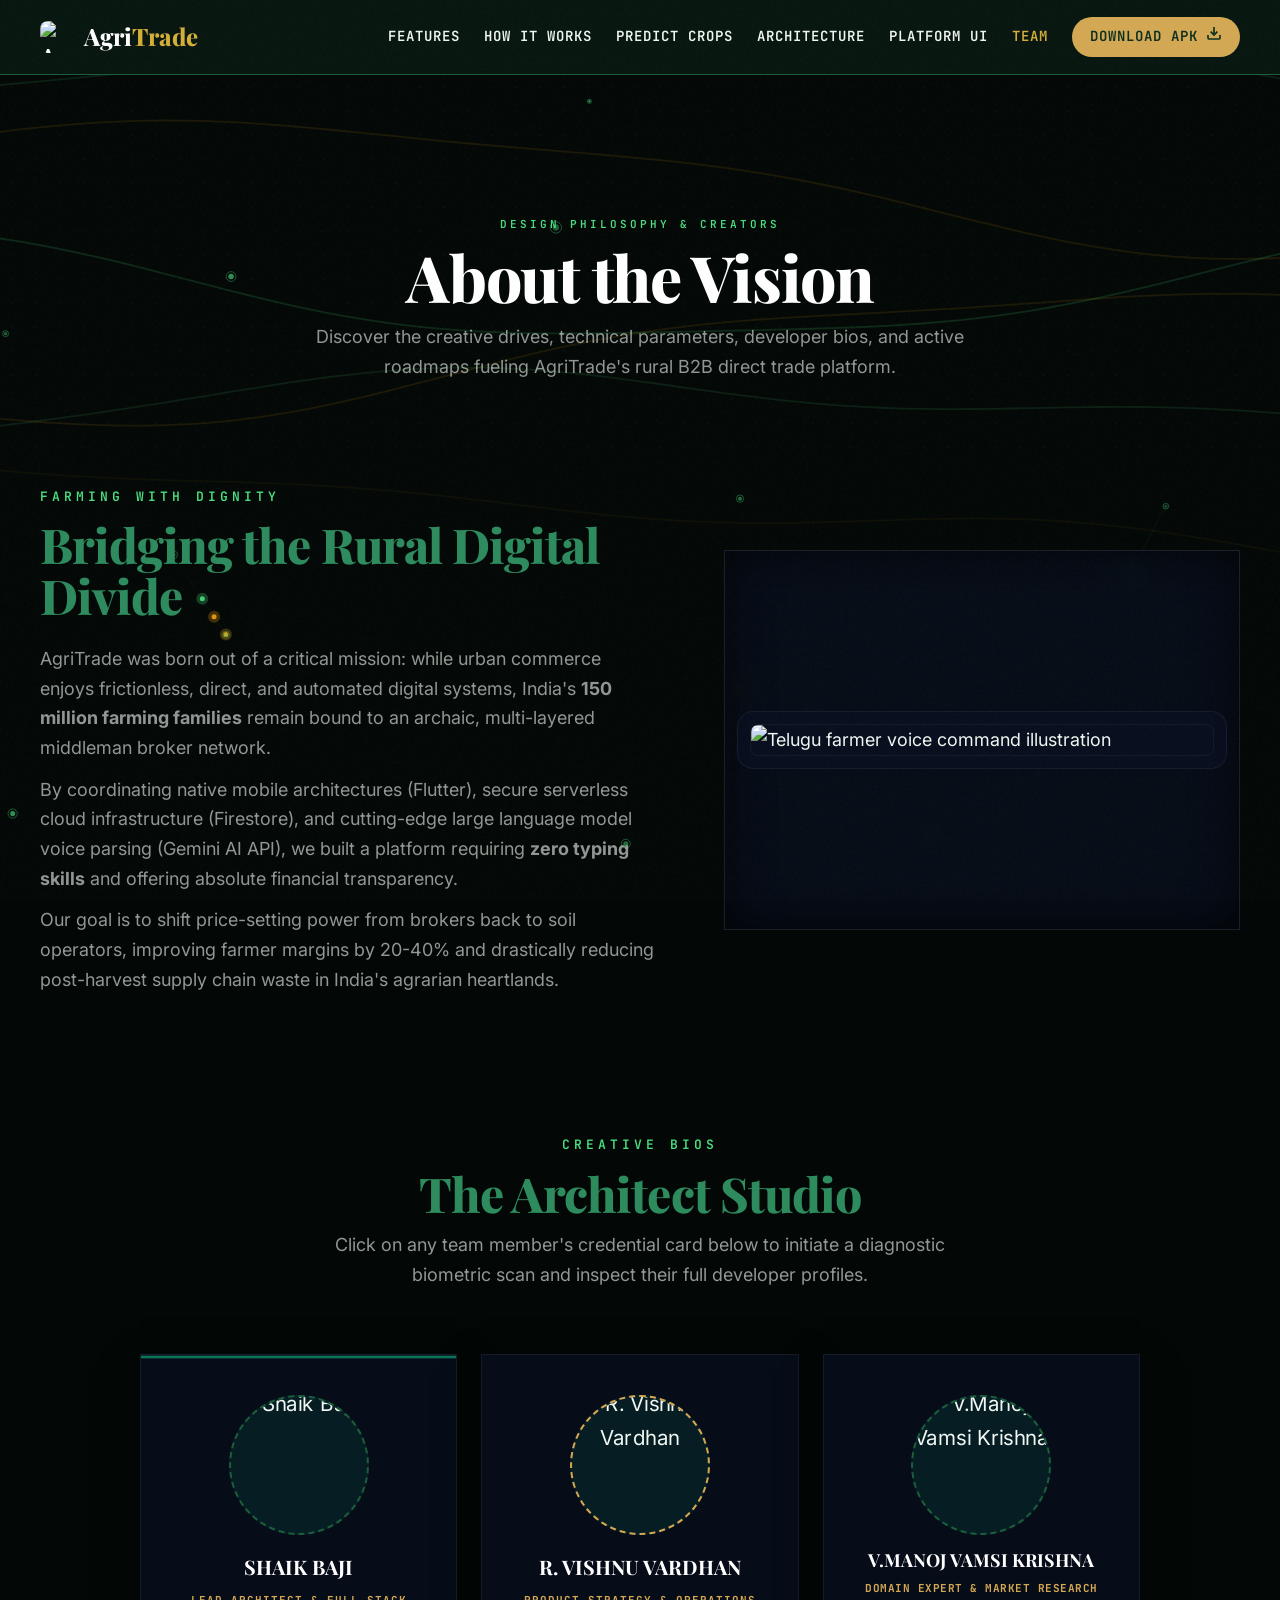
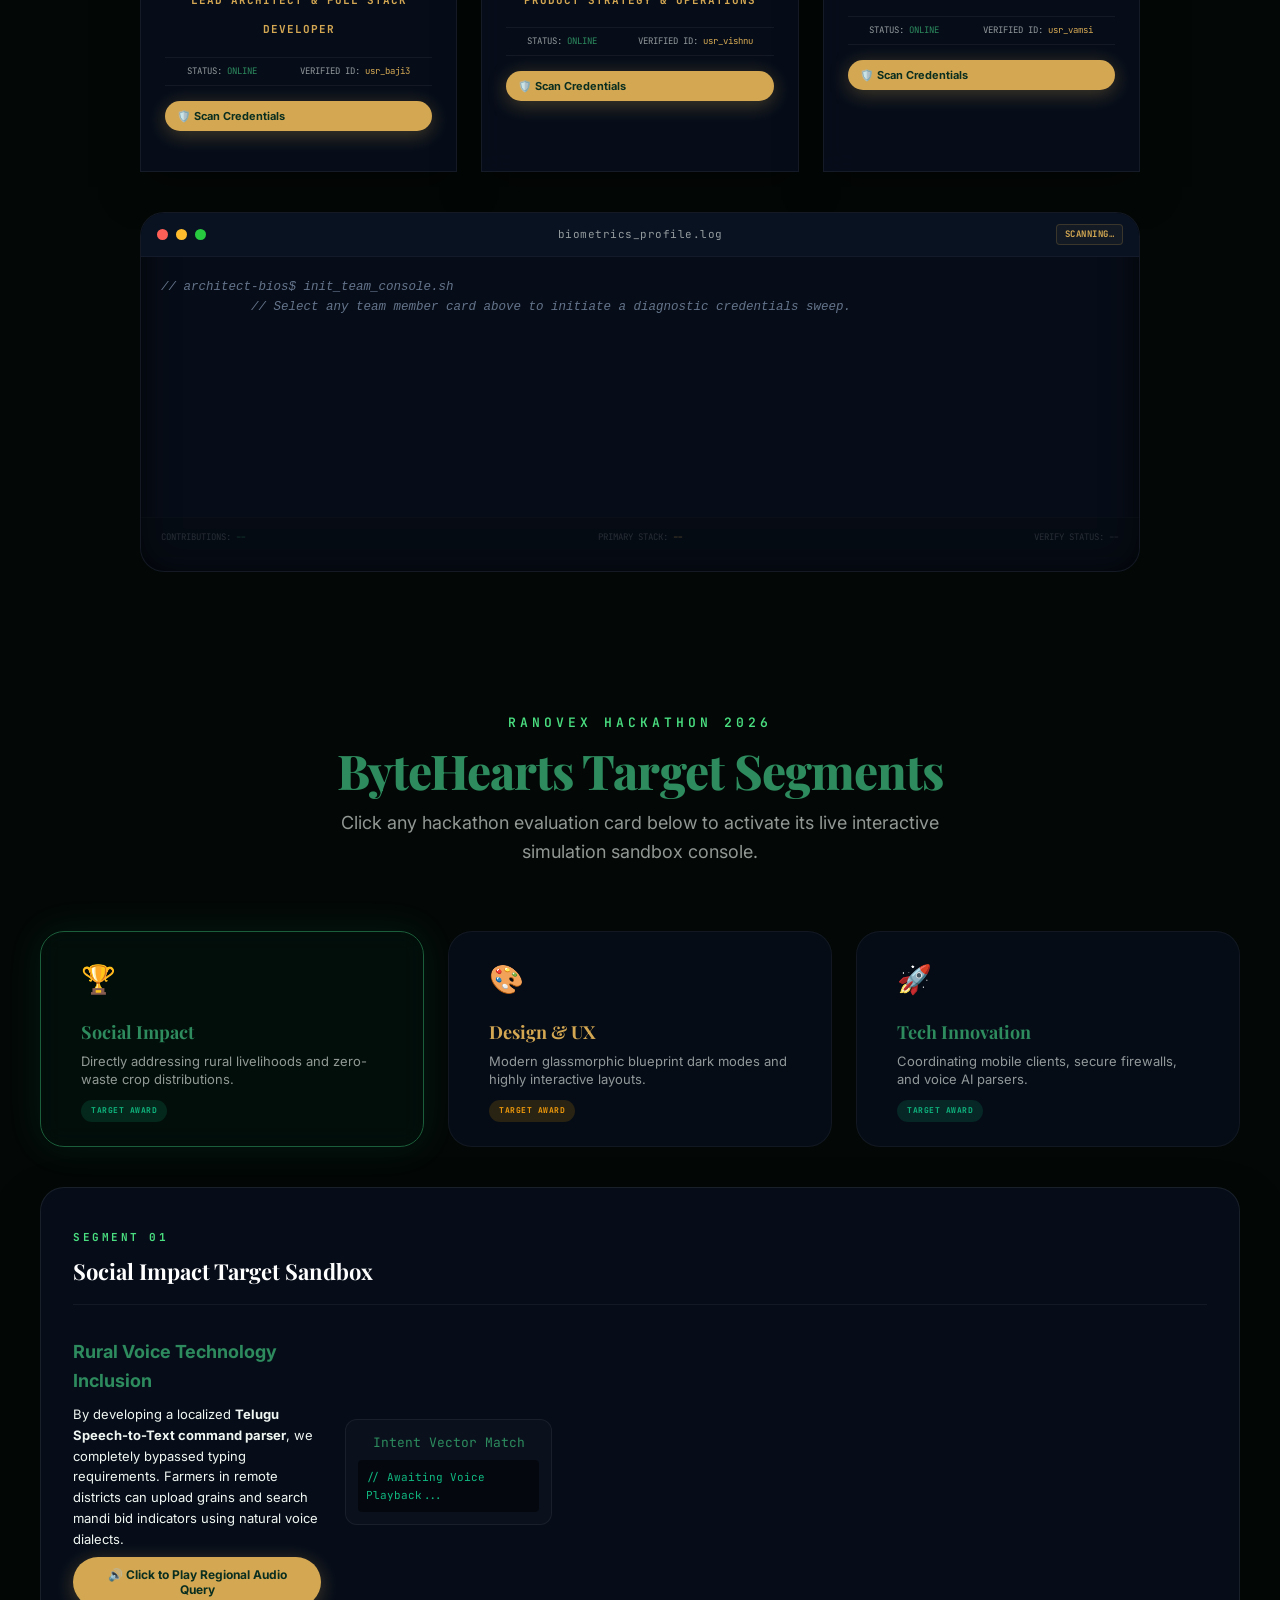
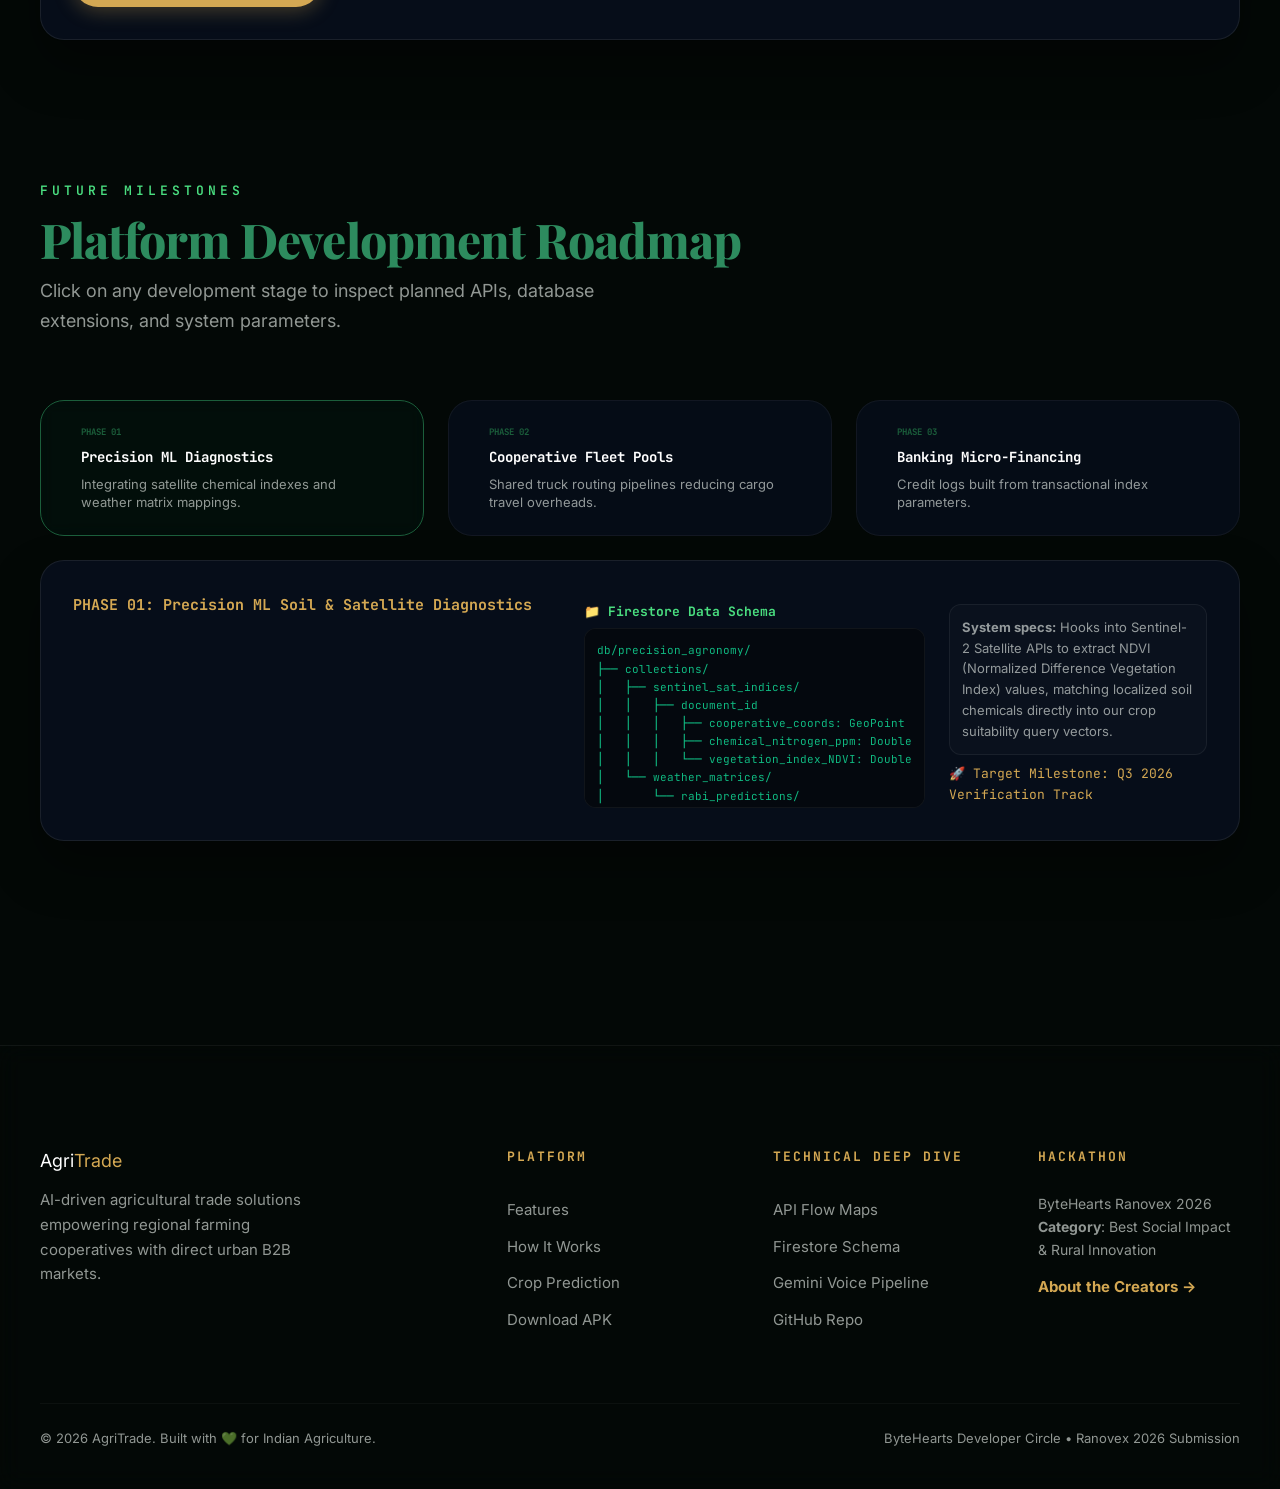
==== about.html @ 03b0468a "Initial commit - Core application files" ====
<!DOCTYPE html>
<html lang="en">
<head>
  <meta charset="UTF-8">
  <meta name="viewport" content="width=device-width, initial-scale=1.0">
  
  <!-- SEO Meta Tags -->
  <title>About the Creators & Project Vision — AgriTrade</title>
  <meta name="description" content="Explore the creative inspiration, hackathon context, interactive roadmaps, and biographical team details behind the AgriTrade rural B2B mandi ecosystem.">
  <meta name="keywords" content="Creators, Flutter developer, Baji lead architect, Ranovex 2026, social impact technology">
  
  <!-- Style Sheet -->
  <link rel="stylesheet" href="./style_v75.css">
</head>
<body class="about-page-body">

  <!-- ── Interactive Generative Background Canvas ── -->
  <canvas id="arch-scroll-canvas" class="arch-bg-canvas"></canvas>

  <!-- ── Simple Static Navigation ── -->
  <nav class="simple-nav">
    <a href="./index.html" class="simple-logo">
      <img src="./assets/images/app_icon.png" alt="AgriTrade Logo" style="height:32px; width:32px; border-radius:8px;">
      <span>Agri<span style="color:#d4af37">Trade</span></span>
    </a>
    <div class="simple-links">
      <a href="./index.html#features">Features</a>
      <a href="./index.html#how-it-works">How It Works</a>
      <a href="./index.html#simulator">Predict Crops</a>
      <a href="./architecture.html">Architecture</a>
      <a href="./features.html">Platform UI</a>
      <a href="#" style="color: #d4af37;">Team</a>
      <a href="./assets/agri_trade_app.apk" class="nav-cta" download>
        <span>Download APK</span>
        <svg width="16" height="16" viewBox="0 0 24 24" fill="none" stroke="currentColor" stroke-width="2.5"><path d="M21 15v4a2 2 0 0 1-2 2H5a2 2 0 0 1-2-2v-4"></path><polyline points="7 10 12 15 17 10"></polyline><line x1="12" y1="15" x2="12" y2="3"></line></svg>
      </a>
    </div>
  </nav>

  <!-- ── Page Header ── -->
  <header class="page-hero section-dark" style="position: relative; overflow: hidden; background: transparent;">
    <!-- Grid overlay effect -->
    <div style="position: absolute; inset: 0; background-image: radial-gradient(rgba(74,222,128,0.03) 1px, transparent 1px); background-size: 24px 24px; pointer-events: none;"></div>
    <div class="container reveal" style="position: relative; z-index: 2;">
      <div class="overline" style="color: var(--primary-glow);">DESIGN PHILOSOPHY & CREATORS</div>
      <h1 class="text-display" style="font-size: var(--font-h1); color: white; margin-top: 10px;">About the Vision</h1>
      <p class="section-subtitle" style="margin: var(--space-sm) auto 0; color: var(--text-on-dark-muted); max-width: 700px;">
        Discover the creative drives, technical parameters, developer bios, and active roadmaps fueling AgriTrade's rural B2B direct trade platform.
      </p>
    </div>
  </header>

  <main class="container" style="padding-top: var(--space-md); padding-bottom: var(--space-3xl);">

    <!-- ── SECTION 1: INSPIRATION ── -->
    <section class="reveal" style="margin-bottom: var(--space-3xl); display: grid; grid-template-columns: 1.2fr 1fr; gap: var(--space-xl); align-items: center;">
      <div>
        <div class="section-overline" style="color: var(--primary-glow);">FARMING WITH DIGNITY</div>
        <h2 class="text-display text-green" style="font-size: var(--font-h2); margin-bottom: var(--space-md); margin-top: 6px;">Bridging the Rural Digital Divide</h2>
        <p class="text-secondary" style="margin-bottom: var(--space-sm); color: var(--text-on-dark-muted);">
          AgriTrade was born out of a critical mission: while urban commerce enjoys frictionless, direct, and automated digital systems, India's <strong>150 million farming families</strong> remain bound to an archaic, multi-layered middleman broker network.
        </p>
        <p class="text-secondary" style="margin-bottom: var(--space-sm); color: var(--text-on-dark-muted);">
          By coordinating native mobile architectures (Flutter), secure serverless cloud infrastructure (Firestore), and cutting-edge large language model voice parsing (Gemini AI API), we built a platform requiring <strong>zero typing skills</strong> and offering absolute financial transparency.
        </p>
        <p class="text-secondary" style="color: var(--text-on-dark-muted);">
          Our goal is to shift price-setting power from brokers back to soil operators, improving farmer margins by 20-40% and drastically reducing post-harvest supply chain waste in India's agrarian heartlands.
        </p>
      </div>
      <div class="blueprint-diagram-container" style="padding: 12px; margin-top: 0; display: flex; align-items: center; justify-content: center; min-height: 380px;">
        <!-- Embedded Interactive Wave Simulation Screen -->
        <div style="background: rgba(8, 15, 30, 0.9); border: 1px solid rgba(255,255,255,0.06); border-radius: var(--radius-lg); padding: 12px; width: 100%; display: flex; align-items: center; justify-content: center; position: relative; overflow: hidden;">
          <img src="./assets/agri_voice_waveform.png" alt="Telugu farmer voice command illustration" style="width: 100%; height: auto; object-fit: cover; border-radius: calc(var(--radius-lg) - 8px); border: 1px solid rgba(255,255,255,0.05); display: block;"/>
        </div>
      </div>
    </section>

    <!-- ── SECTION 2: CREATOR TEAM SPOTLIGHT ── -->
    <section class="reveal" style="margin-bottom: var(--space-3xl);">
      <div class="section-header text-center">
        <div class="section-overline" style="color: var(--primary-glow);">CREATIVE BIOS</div>
        <h2 class="text-display text-green" style="font-size: var(--font-h2); margin-bottom: var(--space-sm);">The Architect Studio</h2>
        <p class="text-secondary" style="max-width: 650px; margin: 0 auto; color: var(--text-on-dark-muted);">Click on any team member's credential card below to initiate a diagnostic biometric scan and inspect their full developer profiles.</p>
      </div>

      <!-- Holographic Team Showcase Console -->
      <div class="team-showcase-container" style="max-width: 1000px; margin: 0 auto; display: flex; flex-direction: column; gap: var(--space-lg);">
        
        <!-- Interactive Team Cards Grid -->
        <div class="team-cards-grid" style="display: grid; grid-template-columns: repeat(3, 1fr); gap: var(--space-md); position: relative; z-index: 10;">
          
          <!-- Card 1: SHAIK BAJI -->
          <div class="biometric-profile-card team-member-card active" data-member="baji" style="width: 100%; cursor: pointer; transition: all 0.3s ease; position: relative;">
            <!-- Animated Scanline -->
            <div class="biometric-scanline" id="baji-scanline"></div>
            
            <div class="profile-avatar-circle" style="border-color: var(--primary); overflow: hidden;">
              <img src="./assets/profile_baji.png" alt="Shaik Baji" style="width: 100%; height: 100%; object-fit: cover; object-position: center 10%; transform: scale(1.15); border-radius: 50%;">
              <div class="profile-glow-ring"></div>
            </div>
            
            <h3 class="creator-name" style="color: white; font-family: var(--font-display); font-size: 20px; margin-top: 15px;">SHAIK BAJI</h3>
            <span class="creator-role text-gold" style="font-family: var(--font-mono); font-size: 11px; font-weight: bold; text-transform: uppercase; letter-spacing: 1px;">Lead Architect & Full Stack Developer</span>
            
            <div class="creator-biometrics-strip" style="margin-top: 15px; padding: 6px 0;">
              <div>STATUS: <span class="text-green font-bold">ONLINE</span></div>
              <div>VERIFIED ID: <span class="text-gold">usr_baji3</span></div>
            </div>

            <button class="btn-primary btn-scan-member" data-member="baji" style="border: none; font-size: 11px; padding: 8px 12px; margin-top: 15px; width: 100%;">
              <span>🛡️ Scan Credentials</span>
            </button>
          </div>

          <!-- Card 2: RANGAPURI VISHNU VARDHAN -->
          <div class="biometric-profile-card team-member-card" data-member="vishnu" style="width: 100%; cursor: pointer; transition: all 0.3s ease; position: relative;">
            <!-- Animated Scanline -->
            <div class="biometric-scanline" id="vishnu-scanline"></div>
            
            <div class="profile-avatar-circle" style="border-color: var(--accent-gold); overflow: hidden;">
              <img src="./assets/profile_vishnu.jpeg" alt="R. Vishnu Vardhan" style="width: 100%; height: 100%; object-fit: cover; object-position: center 15%; transform: scale(1.15); border-radius: 50%;">
              <div class="profile-glow-ring" style="border-color: rgba(245, 158, 11, 0.25);"></div>
            </div>
            
            <h3 class="creator-name" style="color: white; font-family: var(--font-display); font-size: 20px; margin-top: 15px;">R. VISHNU VARDHAN</h3>
            <span class="creator-role text-gold" style="font-family: var(--font-mono); font-size: 11px; font-weight: bold; text-transform: uppercase; letter-spacing: 1px;">Product Strategy & Operations</span>
            
            <div class="creator-biometrics-strip" style="margin-top: 15px; padding: 6px 0;">
              <div>STATUS: <span class="text-green font-bold">ONLINE</span></div>
              <div>VERIFIED ID: <span class="text-gold">usr_vishnu</span></div>
            </div>

            <button class="btn-primary btn-scan-member" data-member="vishnu" style="border: none; font-size: 11px; padding: 8px 12px; margin-top: 15px; width: 100%;">
              <span>🛡️ Scan Credentials</span>
            </button>
          </div>

          <!-- Card 3: VALASANI MANAOJ VAMSI KRISHNA -->
          <div class="biometric-profile-card team-member-card" data-member="vamsi" style="width: 100%; cursor: pointer; transition: all 0.3s ease; position: relative;">
            <!-- Animated Scanline -->
            <div class="biometric-scanline" id="vamsi-scanline"></div>
            
            <div class="profile-avatar-circle" style="border-color: var(--primary); overflow: hidden;">
              <img src="./assets/team/manoj.jpg" alt="V.Manoj Vamsi Krishna" style="width: 100%; height: 100%; object-fit: cover; object-position: center top; transform: scale(1.15); border-radius: 50%;">
              <div class="profile-glow-ring"></div>
            </div>
            
            <h3 class="creator-name" style="color: white; font-family: var(--font-display); font-size: 18px; margin-top: 15px; line-height: 1.2;">V.MANOJ VAMSI KRISHNA</h3>
            <span class="creator-role text-gold" style="font-family: var(--font-mono); font-size: 11px; font-weight: bold; text-transform: uppercase; letter-spacing: 0.5px;">Domain Expert & Market Research</span>
            
            <div class="creator-biometrics-strip" style="margin-top: 15px; padding: 6px 0;">
              <div>STATUS: <span class="text-green font-bold">ONLINE</span></div>
              <div>VERIFIED ID: <span class="text-gold">usr_vamsi</span></div>
            </div>

            <button class="btn-primary btn-scan-member" data-member="vamsi" style="border: none; font-size: 11px; padding: 8px 12px; margin-top: 15px; width: 100%;">
              <span>🛡️ Scan Credentials</span>
            </button>
          </div>

        </div>

        <!-- Biometric Details Logs Console -->
        <div class="tracer-right-pane" style="margin: 0; width: 100%; min-height: 360px; position: relative; z-index: 10;">
          <div class="tracer-terminal-header">
            <div class="terminal-dots">
              <span class="terminal-dot red"></span>
              <span class="terminal-dot yellow"></span>
              <span class="terminal-dot green"></span>
            </div>
            <div class="terminal-tab" id="about-terminal-tab">biometrics_profile.log</div>
            <div class="terminal-badge" id="scan-status-badge">AWAITING SCAN</div>
          </div>
          
          <div class="tracer-terminal-body" style="min-height: 260px; max-height: 260px;">
            <pre id="about-terminal-text" class="terminal-code-block"><span class="code-comment">// architect-bios$ init_team_console.sh
            // Select any team member card above to initiate a diagnostic credentials sweep.</span></pre>
          </div>
          
          <div class="tracer-terminal-footer" id="telemetry-strip" style="opacity: 0.4;">
            <div>CONTRIBUTIONS: <span class="tele-val text-green" id="tele-contrib">--</span></div>
            <div>PRIMARY STACK: <span class="tele-val text-gold" id="tele-stack">--</span></div>
            <div>VERIFY STATUS: <span class="tele-val" id="tele-status">--</span></div>
          </div>
        </div>

      </div>
    </section>

    <!-- ── SECTION 3: HACKATHON FOCUS SANDBOX ── -->
    <section class="reveal" style="margin-bottom: var(--space-3xl);">
      <div class="section-header text-center">
        <div class="section-overline" style="color: var(--primary-glow);">RANOVEX HACKATHON 2026</div>
        <h2 class="text-display text-green" style="font-size: var(--font-h2); margin-bottom: var(--space-sm);">ByteHearts Target Segments</h2>
        <p class="text-secondary" style="max-width: 650px; margin: 0 auto; color: var(--text-on-dark-muted);">Click any hackathon evaluation card below to activate its live interactive simulation sandbox console.</p>
      </div>

      <!-- Grid of Cards -->
      <div class="hackathon-cards-grid">
        <!-- Card 1: Social Impact -->
        <div class="hackathon-category-card active" data-cat="impact">
          <div class="category-icon">🏆</div>
          <h3 class="category-title text-green">Social Impact</h3>
          <p class="category-desc">Directly addressing rural livelihoods and zero-waste crop distributions.</p>
          <span class="category-badge emerald">TARGET AWARD</span>
        </div>

        <!-- Card 2: Design Excellence -->
        <div class="hackathon-category-card" data-cat="design">
          <div class="category-icon">🎨</div>
          <h3 class="category-title text-gold">Design &amp; UX</h3>
          <p class="category-desc">Modern glassmorphic blueprint dark modes and highly interactive layouts.</p>
          <span class="category-badge gold">TARGET AWARD</span>
        </div>

        <!-- Card 3: Technical Innovation -->
        <div class="hackathon-category-card" data-cat="tech">
          <div class="category-icon">🚀</div>
          <h3 class="category-title text-green">Tech Innovation</h3>
          <p class="category-desc">Coordinating mobile clients, secure firewalls, and voice AI parsers.</p>
          <span class="category-badge emerald">TARGET AWARD</span>
        </div>
      </div>

      <!-- Live Category Sandbox Simulator -->
      <div class="blueprint-details-pane reveal" id="sandbox-details-pane" style="margin-top: var(--space-lg); min-height: 240px;">
        <div class="details-header">
          <span class="details-module-num" id="sandbox-panel-num">SEGMENT 01</span>
          <h3 class="details-title" id="sandbox-panel-title">Social Impact Diagnostic Sandbox</h3>
        </div>
        <div class="details-body" id="sandbox-panel-body" style="padding-top: var(--space-xs);">
          <!-- Dynamic Content loaded here by JS -->
        </div>
      </div>
    </section>

    <!-- ── SECTION 4: INTERACTIVE PIPELINE ROADMAP ── -->
    <section class="reveal" style="margin-bottom: var(--space-xl);">
      <div class="section-header">
        <div class="section-overline" style="color: var(--primary-glow);">FUTURE MILESTONES</div>
        <h2 class="text-display text-green" style="font-size: var(--font-h2); margin-bottom: var(--space-sm);">Platform Development Roadmap</h2>
        <p class="text-secondary" style="max-width: 650px; color: var(--text-on-dark-muted);">Click on any development stage to inspect planned APIs, database extensions, and system parameters.</p>
      </div>

      <!-- Interactive Timeline pipeline -->
      <div class="interactive-roadmap-pipeline">
        <!-- Milestone 1 -->
        <div class="roadmap-milestone active" data-phase="1">
          <div class="milestone-badge">PHASE 01</div>
          <h4 class="milestone-title">Precision ML Diagnostics</h4>
          <p class="milestone-short">Integrating satellite chemical indexes and weather matrix mappings.</p>
        </div>

        <!-- Milestone 2 -->
        <div class="roadmap-milestone" data-phase="2">
          <div class="milestone-badge">PHASE 02</div>
          <h4 class="milestone-title">Cooperative Fleet Pools</h4>
          <p class="milestone-short">Shared truck routing pipelines reducing cargo travel overheads.</p>
        </div>

        <!-- Milestone 3 -->
        <div class="roadmap-milestone" data-phase="3">
          <div class="milestone-badge">PHASE 03</div>
          <h4 class="milestone-title">Banking Micro-Financing</h4>
          <p class="milestone-short">Credit logs built from transactional index parameters.</p>
        </div>
      </div>

      <!-- Dynamic Roadmap Details Drawer -->
      <div class="blueprint-details-pane reveal" id="roadmap-drawer" style="margin-top: var(--space-md);">
        <div class="details-body" id="roadmap-drawer-body">
          <!-- Loaded by JS -->
        </div>
      </div>
    </section>

  </main>

  <!-- ── Footer ── -->
  <footer class="footer" style="background: transparent; border-top: 1px solid rgba(255,255,255,0.06); backdrop-filter: blur(12px); -webkit-backdrop-filter: blur(12px);">
    <div class="container">
      <div class="footer-grid">
        <div>
          <a href="#" class="nav-logo">
            <span class="nav-logo-text" style="color: white;">Agri<span class="text-gold">Trade</span></span>
          </a>
          <p class="footer-brand-text">AI-driven agricultural trade solutions empowering regional farming cooperatives with direct urban B2B markets.</p>
        </div>
        <div>
          <h4 class="footer-heading">Platform</h4>
          <a href="./index.html#features" class="footer-link">Features</a>
          <a href="./index.html#how-it-works" class="footer-link">How It Works</a>
          <a href="./index.html#simulator" class="footer-link">Crop Prediction</a>
          <a href="./assets/agri_trade_app.apk" class="footer-link" download>Download APK</a>
        </div>
        <div>
          <h4 class="footer-heading">Technical Deep Dive</h4>
          <a href="./architecture.html" class="footer-link">API Flow Maps</a>
          <a href="./architecture.html#database" class="footer-link">Firestore Schema</a>
          <a href="./architecture.html#voice" class="footer-link">Gemini Voice Pipeline</a>
          <a href="https://github.com/BAJI-761/AGRI_TRADE_APP_hackthon" class="footer-link" target="_blank" rel="noopener noreferrer">GitHub Repo</a>
        </div>
        <div>
          <h4 class="footer-heading">Hackathon</h4>
          <p class="footer-brand-text" style="margin-top: 0; font-size: 14px;">ByteHearts Ranovex 2026<br><strong>Category</strong>: Best Social Impact & Rural Innovation</p>
          <a href="#" class="footer-link" style="color: var(--accent-gold); font-weight: bold; margin-top: 8px;">About the Creators &rarr;</a>
        </div>
      </div>
      <div class="footer-bottom" style="border-top: 1px solid rgba(255,255,255,0.04);">
        <div>&copy; 2026 AgriTrade. Built with 💚 for Indian Agriculture.</div>
        <div>ByteHearts Developer Circle &bull; Ranovex 2026 Submission</div>
      </div>
    </div>
  </footer>

  <script src="./app_v75.js"></script>
  <script src="./about.js?v=2.3"></script>
</body>
</html>
---- style_v75.css ----
/* ═══════════════════════════════════════════════════════════════════
   AGRITRADE — PREMIUM DESIGN SYSTEM
   Editorial Modernist + Agricultural Brand Identity
   ═══════════════════════════════════════════════════════════════════ */

@import url('https://fonts.googleapis.com/css2?family=Inter:wght@300;400;500;600;700;800&family=JetBrains+Mono:wght@400;500;600&family=Playfair+Display:ital,wght@0,400;0,600;0,700;0,800;0,900;1,400;1,700&display=swap');

/* ── Design Tokens ── */
:root {
  /* Brand Core */
  --primary-deep: #0A2E1F;
  --primary: #1B5E3B;
  --primary-light: #2D8B5E;
  --primary-glow: #4ADE80;
  --primary-muted: #1B5E3B33;

  /* Warm Earth Accents */
  --accent-gold: #D4A853;
  --accent-gold-light: #F5DEB3;
  --accent-terracotta: #C4693D;
  --accent-sun: #F59E0B;

  /* Surfaces */
  --bg-page: #FAFAF5;
  --bg-card: #FFFFFF;
  --bg-dark: #0D1F17;
  --bg-darker: #081610;
  --bg-glass: rgba(255,255,255,0.06);
  --bg-glass-light: rgba(255,255,255,0.85);

  /* Text */
  --text-primary: #111111;
  --text-secondary: #4A5E52;
  --text-on-dark: #F0F7F2;
  --text-muted: #8A9B91;
  --text-on-dark-muted: rgba(240,247,242,0.6);

  /* Borders */
  --border: #D4E8DB;
  --border-dark: rgba(255,255,255,0.08);
  --border-accent: #1B5E3B;

  /* Data */
  --data-up: #22C55E;
  --data-down: #EF4444;

  /* Status */
  --status-pending: #F59E0B;
  --status-completed: #22C55E;
  --status-disputed: #EF4444;

  /* Typography */
  --font-display: 'Playfair Display', Georgia, serif;
  --font-body: 'Inter', 'Helvetica Neue', sans-serif;
  --font-mono: 'JetBrains Mono', 'Courier New', monospace;

  --font-display-size: clamp(48px, 8vw, 96px);
  --font-h1: clamp(36px, 5vw, 64px);
  --font-h2: clamp(28px, 4vw, 48px);
  --font-h3: clamp(22px, 3vw, 32px);
  --font-body-size: 18px;
  --font-small: 15px;
  --font-micro: 13px;
  --font-nano: 11px;

  /* Spacing */
  --space-xs: 8px;
  --space-sm: 12px;
  --space-md: 24px;
  --space-lg: 40px;
  --space-xl: 64px;
  --space-2xl: 100px;
  --space-3xl: 140px;
  --page-max: 1280px;
  --page-padding: 40px;

  /* Radius */
  --radius-sm: 8px;
  --radius-md: 12px;
  --radius-lg: 16px;
  --radius-xl: 24px;
  --radius-full: 999px;

  /* Shadows */
  --shadow-sm: 0 2px 8px rgba(27,94,59,0.06);
  --shadow-md: 0 4px 20px rgba(27,94,59,0.08);
  --shadow-lg: 0 8px 40px rgba(27,94,59,0.12);
  --shadow-glow: 0 0 30px rgba(74,222,128,0.15);
  --shadow-gold: 0 4px 20px rgba(212,168,83,0.3);

  /* Transitions */
  --ease-out: cubic-bezier(0.16, 1, 0.3, 1);
  --ease-spring: cubic-bezier(0.34, 1.56, 0.64, 1);
  --duration-fast: 200ms;
  --duration-base: 400ms;
  --duration-slow: 600ms;
}

/* ═══════════════════════════════════════════════════════════════════
   RESETS & BASE
   ═══════════════════════════════════════════════════════════════════ */
*, *::before, *::after { box-sizing: border-box; margin: 0; padding: 0; }

html {
  scroll-behavior: smooth;
  -webkit-font-smoothing: antialiased;
  -moz-osx-font-smoothing: grayscale;
}

section[id], div[id], header[id] {
  scroll-margin-top: 100px;
}

body {
  font-family: var(--font-body);
  font-size: var(--font-body-size);
  color: var(--text-primary);
  background: var(--bg-page);
  line-height: 1.65;
  overflow-x: hidden;
  padding-top: 75px;
}

img { max-width: 100%; height: auto; display: block; }
a { color: inherit; text-decoration: none; }
button { cursor: pointer; border: none; background: none; font-family: inherit; }
ul, ol { list-style: none; }

/* ── Subtle Topographic Texture Overlay ── */
body::before {
  content: '';
  position: fixed;
  inset: 0;
  pointer-events: none;
  z-index: 9999;
  opacity: 0.025;
  background-image: url("data:image/svg+xml,%3Csvg viewBox='0 0 400 400' xmlns='http://www.w3.org/2000/svg'%3E%3Cfilter id='n'%3E%3CfeTurbulence type='fractalNoise' baseFrequency='0.75' numOctaves='4' stitchTiles='stitch'/%3E%3C/filter%3E%3Crect width='100%25' height='100%25' filter='url(%23n)'/%3E%3C/svg%3E");
}

/* ═══════════════════════════════════════════════════════════════════
   UTILITY CLASSES
   ═══════════════════════════════════════════════════════════════════ */
.container { max-width: var(--page-max); margin: 0 auto; padding: 0 var(--page-padding); }
.section-dark { background: var(--bg-dark); color: var(--text-on-dark); }
.section-gradient {
  background: linear-gradient(135deg, var(--primary-deep) 0%, var(--primary) 50%, var(--primary-light) 100%);
  color: var(--text-on-dark);
}

.text-display { font-family: var(--font-display); font-weight: 800; line-height: 1.05; letter-spacing: -0.02em; }
.text-mono { font-family: var(--font-mono); font-weight: 500; }
.text-gold { color: var(--accent-gold); }
.text-green { color: var(--primary-light); }
.text-muted { color: var(--text-muted); }
.text-center { text-align: center; }

.overline {
  font-family: var(--font-mono);
  font-size: var(--font-nano);
  font-weight: 600;
  letter-spacing: 3px;
  text-transform: uppercase;
  color: var(--accent-gold);
}

.section-overline {
  font-family: var(--font-mono);
  font-size: var(--font-micro);
  font-weight: 600;
  letter-spacing: 4px;
  text-transform: uppercase;
  color: var(--primary-light);
  margin-bottom: var(--space-sm);
}

.section-dark .section-overline { color: var(--accent-gold); }

/* ═══════════════════════════════════════════════════════════════════
   SCROLL REVEAL ANIMATIONS
   ═══════════════════════════════════════════════════════════════════ */
.reveal {
  opacity: 0;
  transform: translateY(40px);
  transition: opacity var(--duration-slow) var(--ease-out),
              transform var(--duration-slow) var(--ease-out);
}
.reveal.revealed {
  opacity: 1;
  transform: translateY(0);
}

.reveal-left {
  opacity: 0;
  transform: translateX(-60px);
  transition: opacity var(--duration-slow) var(--ease-out),
              transform var(--duration-slow) var(--ease-out);
}
.reveal-left.revealed { opacity: 1; transform: translateX(0); }

.reveal-right {
  opacity: 0;
  transform: translateX(60px);
  transition: opacity var(--duration-slow) var(--ease-out),
              transform var(--duration-slow) var(--ease-out);
}
.reveal-right.revealed { opacity: 1; transform: translateX(0); }

.reveal-scale {
  opacity: 0;
  transform: scale(0.9);
  transition: opacity var(--duration-slow) var(--ease-out),
              transform var(--duration-slow) var(--ease-out);
}
.reveal-scale.revealed { opacity: 1; transform: scale(1); }

/* Stagger children */
.stagger-children .reveal:nth-child(1) { transition-delay: 0ms; }
.stagger-children .reveal:nth-child(2) { transition-delay: 100ms; }
.stagger-children .reveal:nth-child(3) { transition-delay: 200ms; }
.stagger-children .reveal:nth-child(4) { transition-delay: 300ms; }
.stagger-children .reveal:nth-child(5) { transition-delay: 400ms; }
.stagger-children .reveal:nth-child(6) { transition-delay: 500ms; }
/* ═══════════════════════════════════════════════════════════════════
   SIMPLE STATIC NAVIGATION BAR
   ═══════════════════════════════════════════════════════════════════ */
.simple-nav {
  position: fixed;
  top: 0;
  left: 0;
  width: 100%;
  height: 75px;
  background-color: #081610;
  border-bottom: 1px solid #1B5E3B;
  display: flex;
  justify-content: space-between;
  align-items: center;
  padding: 0 40px;
  z-index: 1000;
  box-sizing: border-box;
}
.simple-logo {
  display: flex;
  align-items: center;
  gap: 12px;
  color: #fff;
  font-family: var(--font-display);
  font-size: 24px;
  font-weight: 800;
  text-decoration: none;
}
.simple-links {
  display: flex;
  align-items: center;
  gap: 24px;
}
.simple-links a {
  color: #F0F7F2;
  text-decoration: none;
  font-size: 14px;
  font-weight: 600;
  text-transform: uppercase;
  font-family: var(--font-mono);
  letter-spacing: 1px;
  transition: color 0.2s;
}
.simple-links a:hover {
  color: #D4A853;
}
.simple-links .nav-cta {
  background: #D4A853;
  color: #0A2E1F !important;
  padding: 8px 18px;
  border-radius: 20px;
  display: inline-flex;
  gap: 8px;
}
.simple-links .nav-cta:hover {
  background: #fff;
  color: #0A2E1F;
}

@media (max-width: 900px) {
  .simple-nav {
    padding: 10px 15px;
    height: auto;
    flex-direction: column;
    justify-content: center;
  }
  .simple-links {
    width: 100%;
    margin-top: 15px;
    overflow-x: auto;
    padding-bottom: 10px;
    -webkit-overflow-scrolling: touch;
    white-space: nowrap;
    justify-content: flex-start;
  }
  .simple-links::-webkit-scrollbar {
    height: 4px;
  }
  .simple-links::-webkit-scrollbar-thumb {
    background-color: rgba(255, 255, 255, 0.2);
    border-radius: 4px;
  }
}


/* ═══════════════════════════════════════════════════════════════════
   HERO SECTION
   ═══════════════════════════════════════════════════════════════════ */
.hero {
  position: relative;
  min-height: 100vh;
  display: flex;
  align-items: center;
  overflow: hidden;
  background-color: #051910; /* Added dark background to fix visibility */
}

.hero-canvas {
  position: absolute;
  inset: 0;
  z-index: 0;
}
.hero-canvas canvas {
  width: 100%;
  height: 100%;
  display: block;
}

.hero-overlay {
  position: absolute;
  inset: 0;
  background: linear-gradient(
    180deg,
    rgba(10,46,31,0.5) 0%,
    rgba(10,46,31,0.65) 40%,
    rgba(10,46,31,0.85) 100%
  );
  z-index: 1;
}

.hero-content {
  position: relative;
  z-index: 2;
  max-width: var(--page-max);
  margin: 0 auto;
  padding: 120px var(--page-padding) 80px;
  display: flex;
  flex-direction: column;
  gap: 32px;
}

.hero-title {
  font-family: var(--font-display);
  font-size: var(--font-display-size);
  font-weight: 900;
  color: white;
  line-height: 1.05;
  letter-spacing: -0.03em;
}
.hero-title .highlight {
  background: linear-gradient(135deg, var(--accent-gold) 0%, var(--accent-gold-light) 100%);
  -webkit-background-clip: text;
  -webkit-text-fill-color: transparent;
  background-clip: text;
}

.hero-subtitle {
  font-size: clamp(16px, 2vw, 20px);
  color: rgba(240,247,242,0.8);
  max-width: 640px;
  line-height: 1.7;
}

.hero-cta-row {
  display: flex;
  align-items: center;
  gap: 16px;
  flex-wrap: wrap;
}

.btn-primary {
  display: inline-flex;
  align-items: center;
  gap: 10px;
  padding: 16px 36px;
  background: var(--accent-gold);
  color: var(--primary-deep);
  font-weight: 700;
  font-size: var(--font-body-size);
  border-radius: var(--radius-full);
  transition: all var(--duration-base) var(--ease-spring);
  box-shadow: var(--shadow-gold);
}
.btn-primary:hover {
  transform: translateY(-3px) scale(1.04);
  box-shadow: 0 12px 40px rgba(212,168,83,0.45);
}

.btn-outline {
  display: inline-flex;
  align-items: center;
  gap: 10px;
  padding: 16px 36px;
  background: transparent;
  color: white;
  font-weight: 600;
  font-size: var(--font-body-size);
  border: 2px solid rgba(255,255,255,0.3);
  border-radius: var(--radius-full);
  transition: all var(--duration-base) var(--ease-out);
}
.btn-outline:hover {
  background: rgba(255,255,255,0.1);
  border-color: rgba(255,255,255,0.6);
  transform: translateY(-2px);
}

.hero-stats {
  display: flex;
  gap: 48px;
  margin-top: 24px;
  padding-top: 24px;
  border-top: 1px solid rgba(255,255,255,0.1);
}

.hero-stat-value {
  font-family: var(--font-display);
  font-size: 36px;
  font-weight: 800;
  color: var(--accent-gold);
}
.hero-stat-label {
  font-size: var(--font-micro);
  color: rgba(240,247,242,0.5);
  margin-top: 4px;
}

/* ═══════════════════════════════════════════════════════════════════
   IMPACT STATS SECTION
   ═══════════════════════════════════════════════════════════════════ */
.impact-section {
  padding: var(--space-3xl) 0;
}

.impact-grid {
  display: grid;
  grid-template-columns: repeat(3, 1fr);
  gap: var(--space-lg);
  text-align: center;
}

.impact-card {
  padding: var(--space-lg);
}

.impact-number {
  font-family: var(--font-display);
  font-size: clamp(40px, 6vw, 72px);
  font-weight: 900;
  color: var(--accent-gold);
  line-height: 1;
}

.impact-label {
  font-size: var(--font-body-size);
  color: var(--text-on-dark-muted);
  margin-top: var(--space-sm);
  line-height: 1.5;
}

.impact-divider {
  width: 40px;
  height: 2px;
  background: var(--accent-gold);
  margin: var(--space-sm) auto 0;
  opacity: 0.5;
}

/* ═══════════════════════════════════════════════════════════════════
   FEATURE SECTIONS (BENTO GRID)
   ═══════════════════════════════════════════════════════════════════ */
.features-section {
  padding: var(--space-3xl) 0;
}

.section-header {
  margin-bottom: var(--space-xl);
}

.section-title {
  font-family: var(--font-display);
  font-size: var(--font-h1);
  font-weight: 800;
  line-height: 1.15;
  letter-spacing: -0.02em;
}

.section-subtitle {
  font-size: var(--font-body-size);
  color: var(--text-secondary);
  margin-top: var(--space-sm);
  max-width: 560px;
  line-height: 1.65;
}
.section-dark .section-subtitle { color: var(--text-on-dark-muted); }

.bento-grid {
  display: grid;
  grid-template-columns: repeat(2, 1fr);
  gap: var(--space-md);
}

.bento-card {
  background: var(--bg-card);
  border: 1px solid var(--border);
  border-radius: var(--radius-lg);
  padding: var(--space-lg);
  position: relative;
  overflow: hidden;
  transition: all var(--duration-base) var(--ease-spring), border-color var(--duration-fast);
  display: grid;
  grid-template-columns: 1.15fr 0.85fr;
  align-items: center;
  gap: var(--space-md);
  box-shadow: var(--shadow-sm);
}
.bento-card-content {
  display: flex;
  flex-direction: column;
  gap: var(--space-sm);
  z-index: 2;
}
.bento-card:hover {
  transform: translateY(-6px) scale(1.01);
  box-shadow: 0 20px 40px rgba(27,94,59,0.12), var(--shadow-glow);
  border-color: var(--primary-light);
}

.bento-card-dark {
  background: rgba(255,255,255,0.04);
  border: 1px solid var(--border-dark);
}
.bento-card-dark:hover {
  background: rgba(255,255,255,0.07);
  border-color: rgba(74,222,128,0.2);
  box-shadow: var(--shadow-glow);
}

.bento-icon {
  width: 48px;
  height: 48px;
  border-radius: var(--radius-md);
  display: flex;
  align-items: center;
  justify-content: center;
  font-size: 24px;
  flex-shrink: 0;
}

.bento-icon-green { background: rgba(74,222,128,0.12); color: var(--primary-light); }
.bento-icon-gold { background: rgba(212,168,83,0.12); color: var(--accent-gold); }
.bento-icon-terra { background: rgba(196,105,61,0.12); color: var(--accent-terracotta); }
.bento-icon-sun { background: rgba(245,158,11,0.12); color: var(--accent-sun); }

.bento-title {
  font-family: var(--font-display);
  font-size: var(--font-h3);
  font-weight: 700;
}

.bento-desc {
  font-size: var(--font-small);
  color: var(--text-secondary);
  line-height: 1.65;
}
.section-dark .bento-desc { color: var(--text-on-dark-muted); }

.bento-screenshot {
  aspect-ratio: 9 / 16;
  width: 100%;
  max-width: 170px;
  margin-left: auto;
  border-radius: 22px;
  overflow: hidden;
  border: 5px solid #141414;
  box-shadow: 0 8px 24px rgba(0,0,0,0.18);
  background: #050505;
  transition: transform var(--duration-slow) var(--ease-spring), box-shadow var(--duration-slow) var(--ease-spring);
  flex-shrink: 0;
  position: relative;
  z-index: 1;
}
.bento-screenshot::after {
  content: '';
  position: absolute;
  top: 0;
  left: 0;
  width: 100%;
  height: 100%;
  background: linear-gradient(135deg, rgba(255,255,255,0.15) 0%, rgba(255,255,255,0.03) 40%, rgba(255,255,255,0) 60%);
  pointer-events: none;
  z-index: 10;
}
.bento-screenshot img {
  width: 100%;
  height: 100%;
  object-fit: cover;
  display: block;
}
.bento-card:hover .bento-screenshot {
  transform: translateY(-8px) rotate(2deg) scale(1.03);
  box-shadow: 0 16px 36px rgba(27,94,59,0.22), 0 5px 15px rgba(0,0,0,0.15);
}

/* Featured large card spanning full width */
.bento-card-featured {
  grid-column: 1 / -1;
  display: grid;
  grid-template-columns: 1fr 1fr;
  gap: var(--space-lg);
  align-items: center;
}

/* ═══════════════════════════════════════════════════════════════════
   HOW IT WORKS — STEPPER
   ═══════════════════════════════════════════════════════════════════ */
.stepper-section {
  padding: var(--space-3xl) 0;
}

.stepper {
  display: flex;
  flex-direction: column;
  gap: 0;
  position: relative;
}

.stepper::before {
  content: '';
  position: absolute;
  left: 28px;
  top: 0;
  bottom: 0;
  width: 2px;
  background: var(--border);
}

.step {
  display: flex;
  gap: var(--space-md);
  position: relative;
  padding: var(--space-lg) 0;
}

.step-marker {
  width: 58px;
  height: 58px;
  border-radius: 50%;
  background: var(--bg-card);
  border: 2px solid var(--border);
  display: flex;
  align-items: center;
  justify-content: center;
  font-family: var(--font-mono);
  font-weight: 700;
  font-size: 18px;
  color: var(--primary);
  flex-shrink: 0;
  z-index: 1;
  transition: all var(--duration-base) var(--ease-out);
}

.step.step-active .step-marker {
  background: var(--primary);
  color: white;
  border-color: var(--primary);
  box-shadow: 0 0 0 6px rgba(27,94,59,0.12);
}

.step-content { flex: 1; padding-top: 10px; }

.step-title {
  font-family: var(--font-display);
  font-size: 24px;
  font-weight: 700;
  margin-bottom: 8px;
}
.step-desc {
  font-size: var(--font-small);
  color: var(--text-secondary);
  line-height: 1.6;
}

.step-screenshot {
  width: 140px;
  height: 280px;
  border-radius: var(--radius-lg);
  overflow: hidden;
  border: 2px solid var(--border);
  flex-shrink: 0;
  box-shadow: var(--shadow-md);
}
.step-screenshot img {
  width: 100%;
  height: 100%;
  object-fit: cover;
  object-position: top;
}

/* ═══════════════════════════════════════════════════════════════════
   INTERACTIVE SIMULATOR
   ═══════════════════════════════════════════════════════════════════ */
.simulator-section {
  padding: var(--space-3xl) 0;
}

.simulator-wrapper {
  max-width: 900px;
  margin: 0 auto;
}

.simulator-card {
  background: rgba(255,255,255,0.06);
  border: 1px solid var(--border-dark);
  border-radius: var(--radius-xl);
  padding: var(--space-xl);
  backdrop-filter: blur(12px);
}

.simulator-grid {
  display: grid;
  grid-template-columns: repeat(2, 1fr);
  gap: var(--space-md);
}

.sim-field {
  display: flex;
  flex-direction: column;
  gap: 8px;
}

.sim-label {
  font-family: var(--font-mono);
  font-size: var(--font-micro);
  font-weight: 600;
  text-transform: uppercase;
  letter-spacing: 1px;
  color: var(--accent-gold);
}

.sim-select, .sim-input {
  width: 100%;
  padding: 14px 18px;
  background: rgba(255,255,255,0.06);
  border: 1px solid rgba(255,255,255,0.12);
  border-radius: var(--radius-md);
  color: var(--text-on-dark);
  font-family: var(--font-body);
  font-size: var(--font-small);
  transition: border-color var(--duration-fast);
  appearance: none;
  -webkit-appearance: none;
}
.sim-select:focus, .sim-input:focus {
  outline: none;
  border-color: var(--accent-gold);
}
.sim-select option { background: var(--bg-dark); color: var(--text-on-dark); }

.sim-range-wrapper {
  display: flex;
  align-items: center;
  gap: 16px;
}
.sim-range {
  flex: 1;
  -webkit-appearance: none;
  appearance: none;
  height: 6px;
  background: rgba(255,255,255,0.12);
  border-radius: 3px;
  outline: none;
}
.sim-range::-webkit-slider-thumb {
  -webkit-appearance: none;
  width: 22px;
  height: 22px;
  border-radius: 50%;
  background: var(--accent-gold);
  cursor: pointer;
  box-shadow: 0 2px 8px rgba(212,168,83,0.4);
}
.sim-range-value {
  font-family: var(--font-mono);
  font-size: var(--font-small);
  font-weight: 600;
  color: var(--accent-gold);
  min-width: 60px;
  text-align: right;
}

.sim-submit-btn {
  grid-column: 1 / -1;
  padding: 18px 40px;
  background: var(--accent-gold);
  color: var(--primary-deep);
  font-weight: 700;
  font-size: var(--font-body-size);
  border-radius: var(--radius-full);
  transition: all var(--duration-base) var(--ease-spring);
  box-shadow: var(--shadow-gold);
  margin-top: var(--space-sm);
}
.sim-submit-btn:hover {
  transform: translateY(-3px) scale(1.03);
  box-shadow: 0 12px 40px rgba(212,168,83,0.45);
}

/* Prediction Results */
.prediction-results {
  margin-top: var(--space-lg);
  display: none;
}
.prediction-results.active { display: block; }

.prediction-card {
  background: rgba(255,255,255,0.05);
  border: 1px solid var(--border-dark);
  border-radius: var(--radius-lg);
  padding: var(--space-md);
  margin-bottom: var(--space-md);
  display: grid;
  grid-template-columns: 80px 1fr;
  gap: var(--space-md);
  align-items: center;
  transition: all var(--duration-base) var(--ease-out);
  animation: slideUp 0.5s var(--ease-out) forwards;
  opacity: 0;
}
.prediction-card:nth-child(1) { animation-delay: 0ms; }
.prediction-card:nth-child(2) { animation-delay: 150ms; }
.prediction-card:nth-child(3) { animation-delay: 300ms; }

@keyframes slideUp {
  from { opacity: 0; transform: translateY(20px); }
  to { opacity: 1; transform: translateY(0); }
}

.prediction-card:hover {
  border-color: rgba(74,222,128,0.3);
  background: rgba(255,255,255,0.08);
}

.confidence-ring {
  width: 72px;
  height: 72px;
  position: relative;
}
.confidence-ring svg {
  width: 100%;
  height: 100%;
  transform: rotate(-90deg);
}
.confidence-ring circle {
  fill: none;
  stroke-width: 5;
}
.confidence-ring .ring-bg { stroke: rgba(255,255,255,0.08); }
.confidence-ring .ring-fill {
  stroke: var(--primary-glow);
  stroke-dasharray: 201;
  stroke-dashoffset: 201;
  stroke-linecap: round;
  transition: stroke-dashoffset 1.2s var(--ease-out);
}
.confidence-ring .ring-value {
  position: absolute;
  inset: 0;
  display: flex;
  align-items: center;
  justify-content: center;
  font-family: var(--font-mono);
  font-size: var(--font-micro);
  font-weight: 700;
  color: var(--primary-glow);
}

.pred-name {
  font-family: var(--font-display);
  font-size: 22px;
  font-weight: 700;
}
.pred-detail {
  font-size: var(--font-micro);
  color: var(--text-on-dark-muted);
  margin-top: 4px;
}
.pred-profit {
  font-family: var(--font-mono);
  font-size: var(--font-small);
  font-weight: 600;
  color: var(--data-up);
  margin-top: 8px;
}
.pred-risk {
  display: inline-block;
  padding: 4px 10px;
  border-radius: var(--radius-full);
  font-family: var(--font-mono);
  font-size: var(--font-nano);
  font-weight: 600;
  margin-top: 6px;
}
.risk-low { background: rgba(34,197,94,0.15); color: #4ade80; }
.risk-medium { background: rgba(245,158,11,0.15); color: #fbbf24; }
.risk-high { background: rgba(239,68,68,0.15); color: #f87171; }

/* ═══════════════════════════════════════════════════════════════════
   ARCHITECTURE SECTION
   ═══════════════════════════════════════════════════════════════════ */
.arch-section {
  padding: var(--space-3xl) 0;
}

.tech-badges {
  display: flex;
  flex-wrap: wrap;
  gap: var(--space-sm);
  margin-top: var(--space-md);
}

.tech-badge {
  padding: 8px 18px;
  border: 1px solid var(--border);
  border-radius: var(--radius-full);
  font-family: var(--font-mono);
  font-size: var(--font-micro);
  font-weight: 600;
  color: var(--primary);
  background: rgba(27,94,59,0.05);
  transition: all var(--duration-fast);
}
.tech-badge:hover {
  background: var(--primary);
  color: white;
  transform: scale(1.05);
}

/* Architecture Diagram */
.arch-diagram {
  display: grid;
  grid-template-columns: repeat(3, 1fr);
  gap: var(--space-md);
  margin-top: var(--space-xl);
}

.arch-node {
  background: var(--bg-card);
  border: 1px solid var(--border);
  border-radius: var(--radius-lg);
  padding: var(--space-md);
  text-align: center;
  transition: all var(--duration-base) var(--ease-out);
  position: relative;
}
.arch-node:hover {
  transform: translateY(-4px);
  box-shadow: var(--shadow-lg);
  border-color: var(--primary-light);
}

.arch-node-icon {
  font-size: 32px;
  margin-bottom: var(--space-sm);
}
.arch-node-title {
  font-family: var(--font-mono);
  font-weight: 700;
  font-size: var(--font-small);
  margin-bottom: 4px;
}
.arch-node-desc {
  font-size: var(--font-micro);
  color: var(--text-muted);
}

/* ═══════════════════════════════════════════════════════════════════
   DOWNLOAD / CTA SECTION
   ═══════════════════════════════════════════════════════════════════ */
.download-section {
  padding: var(--space-3xl) 0;
  text-align: center;
}

.download-title {
  font-family: var(--font-display);
  font-size: var(--font-h1);
  font-weight: 900;
  color: white;
  max-width: 700px;
  margin: 0 auto;
  line-height: 1.15;
}

.download-subtitle {
  font-size: var(--font-body-size);
  color: var(--text-on-dark-muted);
  margin-top: var(--space-md);
}

.download-cta-row {
  display: flex;
  align-items: center;
  justify-content: center;
  gap: var(--space-md);
  margin-top: var(--space-lg);
  flex-wrap: wrap;
}

.download-badge {
  display: inline-flex;
  align-items: center;
  gap: 8px;
  font-family: var(--font-mono);
  font-size: var(--font-micro);
  color: var(--text-on-dark-muted);
  margin-top: var(--space-md);
}

/* Phone Mockup */
.phone-mockup {
  width: 260px;
  margin: var(--space-xl) auto 0;
  border-radius: 32px;
  overflow: hidden;
  border: 4px solid rgba(255,255,255,0.15);
  box-shadow: 0 20px 80px rgba(0,0,0,0.4), var(--shadow-glow);
}
.phone-mockup img { width: 100%; display: block; }

/* ═══════════════════════════════════════════════════════════════════
   FOOTER
   ═══════════════════════════════════════════════════════════════════ */
.footer {
  background: var(--bg-darker);
  color: var(--text-on-dark);
  padding: var(--space-2xl) 0 var(--space-lg);
}

.footer-grid {
  display: grid;
  grid-template-columns: 2fr 1fr 1fr 1fr;
  gap: var(--space-xl);
}

.footer-brand-text {
  font-size: var(--font-small);
  color: var(--text-on-dark-muted);
  margin-top: var(--space-sm);
  line-height: 1.65;
  max-width: 300px;
}

.footer-heading {
  font-family: var(--font-mono);
  font-size: var(--font-micro);
  font-weight: 700;
  text-transform: uppercase;
  letter-spacing: 2px;
  color: var(--accent-gold);
  margin-bottom: var(--space-md);
}

.footer-link {
  display: block;
  font-size: var(--font-small);
  color: var(--text-on-dark-muted);
  padding: 6px 0;
  transition: color var(--duration-fast);
}
.footer-link:hover { color: white; }

.footer-bottom {
  border-top: 1px solid rgba(255,255,255,0.06);
  margin-top: var(--space-xl);
  padding-top: var(--space-md);
  display: flex;
  justify-content: space-between;
  align-items: center;
  font-size: var(--font-micro);
  color: var(--text-on-dark-muted);
}

/* ═══════════════════════════════════════════════════════════════════
   ARCHITECTURE PAGE STYLES
   ═══════════════════════════════════════════════════════════════════ */
.page-hero {
  padding: 140px 0 80px;
  text-align: center;
}
.page-hero .section-dark & { padding: 140px 0 80px; }

.arch-flow {
  display: flex;
  align-items: center;
  justify-content: center;
  gap: 0;
  margin: var(--space-xl) 0;
  flex-wrap: wrap;
}

.arch-flow-node {
  padding: var(--space-md) var(--space-lg);
  background: var(--bg-card);
  border: 1px solid var(--border);
  border-radius: var(--radius-lg);
  text-align: center;
  min-width: 160px;
  transition: all var(--duration-base) var(--ease-out);
}
.arch-flow-node:hover {
  transform: translateY(-4px);
  box-shadow: var(--shadow-lg);
}

.arch-flow-arrow {
  font-size: 24px;
  color: var(--primary-light);
  padding: 0 8px;
}

.arch-layer {
  background: var(--bg-card);
  border: 1px solid var(--border);
  border-radius: var(--radius-xl);
  padding: var(--space-lg);
  margin-bottom: var(--space-lg);
  position: relative;
  overflow: hidden;
}
.arch-layer::before {
  content: '';
  position: absolute;
  top: 0;
  left: 0;
  width: 4px;
  height: 100%;
  background: var(--primary);
  border-radius: 2px;
}

.arch-layer-dark {
  background: rgba(255,255,255,0.03);
  border-color: var(--border-dark);
}
.arch-layer-dark::before { background: var(--accent-gold); }

.arch-layer-title {
  font-family: var(--font-display);
  font-size: var(--font-h3);
  font-weight: 700;
  margin-bottom: var(--space-md);
  display: flex;
  align-items: center;
  gap: var(--space-sm);
}

.arch-layer-grid {
  display: grid;
  grid-template-columns: repeat(auto-fit, minmax(220px, 1fr));
  gap: var(--space-md);
}

.arch-module {
  padding: var(--space-md);
  background: rgba(27,94,59,0.04);
  border-radius: var(--radius-md);
  border: 1px solid rgba(27,94,59,0.08);
}
.section-dark .arch-module {
  background: rgba(255,255,255,0.04);
  border-color: rgba(255,255,255,0.06);
}

.arch-module-name {
  font-family: var(--font-mono);
  font-weight: 700;
  font-size: var(--font-small);
  margin-bottom: 6px;
}
.arch-module-desc {
  font-size: var(--font-micro);
  color: var(--text-secondary);
  line-height: 1.5;
}
.section-dark .arch-module-desc { color: var(--text-on-dark-muted); }

/* Screenshot Gallery */
.screenshot-gallery {
  display: grid;
  grid-template-columns: repeat(auto-fill, minmax(180px, 1fr));
  gap: var(--space-md);
}

.screenshot-item {
  border-radius: var(--radius-lg);
  overflow: hidden;
  border: 2px solid var(--border);
  transition: all var(--duration-base) var(--ease-out);
  cursor: pointer;
  aspect-ratio: 9/16;
}
.screenshot-item:hover {
  transform: scale(1.04) translateY(-4px);
  box-shadow: var(--shadow-lg);
  border-color: var(--primary-light);
}
.screenshot-item img {
  width: 100%;
  height: 100%;
  object-fit: cover;
  object-position: top;
}

/* Lightbox */
.lightbox {
  position: fixed;
  inset: 0;
  background: rgba(0,0,0,0.92);
  z-index: 10000;
  display: none;
  align-items: center;
  justify-content: center;
  padding: var(--space-lg);
  cursor: pointer;
  backdrop-filter: blur(10px);
}
.lightbox.active { display: flex; }
.lightbox img {
  max-height: 90vh;
  max-width: 90vw;
  border-radius: var(--radius-lg);
  box-shadow: 0 20px 80px rgba(0,0,0,0.5);
}
.lightbox-close {
  position: absolute;
  top: 20px;
  right: 30px;
  font-size: 36px;
  color: white;
  cursor: pointer;
  z-index: 10001;
}

/* ═══════════════════════════════════════════════════════════════════
   COUNTER ANIMATION
   ═══════════════════════════════════════════════════════════════════ */
@keyframes pulse {
  0%, 100% { opacity: 1; }
  50% { opacity: 0.5; }
}
.counting { animation: pulse 0.3s ease-in-out; }

/* ═══════════════════════════════════════════════════════════════════
   MARQUEE TICKER
   ═══════════════════════════════════════════════════════════════════ */
.marquee-strip {
  overflow: hidden;
  padding: 12px 0;
  border-top: 1px solid var(--border-dark);
  border-bottom: 1px solid var(--border-dark);
}
.marquee-track {
  display: flex;
  gap: 48px;
  animation: marquee 30s linear infinite;
  white-space: nowrap;
}
@keyframes marquee {
  from { transform: translateX(0); }
  to { transform: translateX(-50%); }
}
.marquee-item {
  font-family: var(--font-mono);
  font-size: var(--font-micro);
  font-weight: 500;
  color: var(--text-on-dark-muted);
  display: flex;
  align-items: center;
  gap: 8px;
  flex-shrink: 0;
}
.marquee-dot {
  width: 6px;
  height: 6px;
  border-radius: 50%;
  background: var(--primary-glow);
  animation: pulse 2s ease-in-out infinite;
}

/* ═══════════════════════════════════════════════════════════════════
   RESPONSIVE BREAKPOINTS
   ═══════════════════════════════════════════════════════════════════ */
@media (max-width: 1024px) {
  .bento-grid { grid-template-columns: 1fr; }
  .bento-card-featured { grid-template-columns: 1fr; }
  .arch-diagram { grid-template-columns: repeat(2, 1fr); }
  .footer-grid { grid-template-columns: repeat(2, 1fr); }
  .impact-grid { grid-template-columns: 1fr; gap: var(--space-md); }
  .simulator-grid { grid-template-columns: 1fr; }
}

@media (max-width: 768px) {
  :root {
    --page-padding: 20px;
    --space-2xl: 60px;
    --space-3xl: 80px;
  }


  .hero-content { padding: 100px var(--page-padding) 60px; }
  .hero-stats { flex-direction: column; gap: 24px; }
  .hero-cta-row { flex-direction: column; }
  .hero-cta-row .btn-primary,
  .hero-cta-row .btn-outline { width: 100%; justify-content: center; }

  .step { flex-direction: column; }
  .step-screenshot { width: 100%; height: 300px; }

  .footer-grid { grid-template-columns: 1fr; }
  .footer-bottom { flex-direction: column; gap: 12px; text-align: center; }

  .arch-flow { flex-direction: column; }
  .arch-flow-arrow { transform: rotate(90deg); }

  .arch-diagram { grid-template-columns: 1fr; }

  .download-cta-row { flex-direction: column; }
  .download-cta-row .btn-primary,
  .download-cta-row .btn-outline { width: 100%; justify-content: center; }
}

/* ═══════════════════════════════════════════════════════════════════
   LOADING / TRANSITION STATES
   ═══════════════════════════════════════════════════════════════════ */
.page-loader {
  position: fixed;
  inset: 0;
  background: var(--primary-deep);
  z-index: 99999;
  display: flex;
  align-items: center;
  justify-content: center;
  flex-direction: column;
  gap: var(--space-md);
  transition: opacity 0.6s var(--ease-out), visibility 0.6s;
}
.page-loader.loaded {
  opacity: 0;
  visibility: hidden;
}
.loader-logo {
  width: 60px;
  height: 60px;
  border-radius: var(--radius-md);
  animation: loaderPulse 1.5s ease-in-out infinite;
}
@keyframes loaderPulse {
  0%, 100% { transform: scale(1); opacity: 0.8; }
  50% { transform: scale(1.1); opacity: 1; }
}
.loader-text {
  font-family: var(--font-mono);
  font-size: var(--font-micro);
  color: var(--accent-gold);
  letter-spacing: 3px;
  text-transform: uppercase;
}

/* Scrollbar */
::-webkit-scrollbar { width: 8px; }
::-webkit-scrollbar-track { background: var(--bg-page); }
::-webkit-scrollbar-thumb {
  background: var(--primary-muted);
  border-radius: 4px;
}
::-webkit-scrollbar-thumb:hover { background: var(--primary); }

/* ═══════════════════════════════════════════════════════════════════
   PREMIUM ELITE UPGRADE: VISUAL SHOWCASES & ANIMATIONS
   ═══════════════════════════════════════════════════════════════════ */

/* ── Hero Fallback Backdrop ── */
.hero-fallback-img {
  position: absolute;
  inset: 0;
  width: 100%;
  height: 100%;
  object-fit: cover;
  z-index: -2;
  opacity: 0.22;
  filter: brightness(0.65) contrast(1.15) saturate(0.85);
  pointer-events: none;
}

/* ── Section 2: Bottom-Up Market Sizing Grid ── */
.market-metrics-grid {
  display: grid;
  grid-template-columns: repeat(4, 1fr);
  gap: var(--space-md);
  margin-top: var(--space-xl);
}

.market-metric-card {
  background: rgba(255,255,255,0.02);
  border: 1px solid rgba(255,255,255,0.06);
  border-radius: var(--radius-lg);
  padding: var(--space-lg);
  position: relative;
  overflow: hidden;
  transition: all var(--duration-base) var(--ease-spring);
  box-shadow: var(--shadow-sm);
  display: flex;
  flex-direction: column;
  gap: var(--space-sm);
}

.market-metric-card::before {
  content: '';
  position: absolute;
  inset: 0;
  background: radial-gradient(circle at 80% 20%, rgba(212,168,83,0.04) 0%, transparent 60%);
  pointer-events: none;
}

.market-metric-card:hover {
  transform: translateY(-6px);
  background: rgba(255,255,255,0.04);
  border-color: rgba(212,168,83,0.25);
  box-shadow: 0 12px 32px rgba(212,168,83,0.1);
}

.market-metric-card.highlight-gold {
  border-color: rgba(212,168,83,0.2);
  background: rgba(212,168,83,0.03);
}

.market-metric-card.highlight-gold:hover {
  border-color: var(--accent-gold);
  background: rgba(212,168,83,0.05);
  box-shadow: var(--shadow-gold);
}

.metric-badge {
  display: inline-block;
  align-self: flex-start;
  padding: 4px 10px;
  background: rgba(255,255,255,0.08);
  border-radius: var(--radius-full);
  font-family: var(--font-mono);
  font-size: var(--font-nano);
  font-weight: 700;
  letter-spacing: 1px;
  color: var(--text-on-dark-muted);
}

.metric-badge.gold {
  background: rgba(212,168,83,0.15);
  color: var(--accent-gold);
}

.metric-value {
  font-family: var(--font-display);
  font-size: clamp(28px, 4vw, 42px);
  font-weight: 800;
  color: white;
  line-height: 1.1;
}
.highlight-gold .metric-value {
  color: var(--accent-gold);
}

.metric-usd {
  font-family: var(--font-mono);
  font-size: var(--font-micro);
  font-weight: 600;
  color: var(--accent-gold);
  margin-top: -4px;
}
.highlight-gold .metric-usd {
  color: white;
}

.metric-desc {
  font-size: var(--font-small);
  color: var(--text-on-dark-muted);
  line-height: 1.5;
  margin-top: 4px;
}

/* ── Section 3 & 4: Interactive Showcase Container ── */
.showcase-container {
  display: flex;
  gap: var(--space-xl);
  align-items: flex-start;
  justify-content: space-between;
  margin-top: var(--space-xl);
}

.showcase-container-reversed {
  flex-direction: row-reverse;
}

.showcase-menu {
  flex: 1.1;
  display: flex;
  flex-direction: column;
  gap: 16px;
}

.showcase-card {
  background: var(--bg-card);
  border: 1px solid var(--border);
  border-radius: var(--radius-lg);
  padding: 22px;
  cursor: pointer;
  position: relative;
  overflow: hidden;
  transition: all var(--duration-base) var(--ease-spring);
  box-shadow: var(--shadow-sm);
}

/* Spotlight Follow Glow overlay system */
.showcase-card::after {
  content: '';
  position: absolute;
  inset: 0;
  background: radial-gradient(circle 200px at var(--mouse-x, 0px) var(--mouse-y, 0px), rgba(74,222,128,0.06), transparent 80%);
  pointer-events: none;
  opacity: 0;
  transition: opacity var(--duration-base);
  z-index: 1;
}
.showcase-card-dark::after {
  background: radial-gradient(circle 200px at var(--mouse-x, 0px) var(--mouse-y, 0px), rgba(212,168,83,0.08), transparent 80%);
}
.showcase-card:hover::after {
  opacity: 1;
}

.showcase-card-header {
  display: flex;
  align-items: center;
  gap: var(--space-md);
  position: relative;
  z-index: 2;
}

.showcase-card-title {
  font-family: var(--font-display);
  font-size: 20px;
  font-weight: 700;
  color: var(--primary-deep);
  transition: color var(--duration-fast);
}
.showcase-card-dark .showcase-card-title {
  color: white;
}

.showcase-card-body {
  max-height: 0;
  overflow: hidden;
  opacity: 0;
  transition: max-height 0.5s var(--ease-out), opacity 0.5s var(--ease-out), margin 0.5s;
  position: relative;
  z-index: 2;
}

/* Active Interactive State */
.showcase-card.active {
  border-color: var(--primary-light);
  box-shadow: 0 16px 36px rgba(27,94,59,0.12), var(--shadow-glow);
}
.showcase-card-dark.active {
  border-color: var(--accent-gold);
  background: rgba(255,255,255,0.05);
  box-shadow: 0 16px 36px rgba(212,168,83,0.15), var(--shadow-glow);
}

.showcase-card.active .showcase-card-body {
  max-height: 380px;
  opacity: 1;
  margin-top: 16px;
}

.showcase-card-desc {
  font-size: var(--font-small);
  color: var(--text-secondary);
  line-height: 1.6;
}
.showcase-card-dark .showcase-card-desc {
  color: var(--text-on-dark-muted);
}

.showcase-card-bullets {
  list-style-type: none;
  padding-left: 0;
  margin-top: 12px;
  display: flex;
  flex-direction: column;
  gap: 8px;
}

.showcase-card-bullets li {
  font-size: 14px;
  color: var(--text-secondary);
  position: relative;
  padding-left: 18px;
  line-height: 1.5;
}
.showcase-card-dark .showcase-card-bullets li {
  color: var(--text-on-dark-muted);
}

.showcase-card-bullets li::before {
  content: '✓';
  position: absolute;
  left: 0;
  color: var(--primary-glow);
  font-weight: bold;
}
.showcase-card-dark .showcase-card-bullets li::before {
  color: var(--accent-gold);
}

.showcase-card-badges {
  display: flex;
  gap: 8px;
  margin-top: 16px;
  flex-wrap: wrap;
}

.showcase-card-badge {
  font-family: var(--font-mono);
  font-size: 11px;
  font-weight: 600;
  padding: 4px 10px;
  border-radius: var(--radius-full);
  background: rgba(27,94,59,0.08);
  color: var(--primary);
  border: 1px solid rgba(27,94,59,0.12);
}
.showcase-card-badge.dark {
  background: rgba(255,255,255,0.06);
  color: var(--accent-gold-light);
  border-color: rgba(255,255,255,0.1);
}

.showcase-card-dark {
  background: rgba(255,255,255,0.02);
  border-color: var(--border-dark);
}

/* ── Device Visual Showcase ── */
.showcase-visual {
  flex: 0.9;
  display: flex;
  justify-content: center;
  align-items: center;
  position: sticky;
  top: 120px;
  z-index: 5;
}

/* ── PORTRAIT SMARTPHONE HARDWARE BEZEL ── */
.device-mockup-portrait {
  width: 285px;
  height: 575px;
  border-radius: 40px;
  border: 12px solid #1c1c1e;
  background: #000000;
  position: relative;
  box-shadow: 0 25px 50px -12px rgba(0,0,0,0.5), 0 0 40px rgba(74,222,128,0.15);
  overflow: hidden;
  transition: transform var(--duration-slow) var(--ease-spring);
  animation: deviceFloating 6s ease-in-out infinite;
}

@keyframes deviceFloating {
  0%, 100% { transform: translateY(0px) rotate(0deg); }
  50% { transform: translateY(-12px) rotate(1deg); }
}

.device-notch {
  position: absolute;
  top: 0;
  left: 50%;
  transform: translateX(-50%);
  width: 120px;
  height: 18px;
  background: #1c1c1e;
  border-bottom-left-radius: 12px;
  border-bottom-right-radius: 12px;
  z-index: 100;
  display: flex;
  justify-content: center;
  align-items: center;
}
.device-notch::before {
  content: '';
  width: 40px;
  height: 4px;
  background: #3a3a3c;
  border-radius: 2px;
  margin-top: -2px;
}

.device-screen-indicator {
  position: absolute;
  top: 24px;
  left: 0;
  right: 0;
  text-align: center;
  font-family: var(--font-mono);
  font-size: 8px;
  font-weight: 700;
  color: rgba(255,255,255,0.4);
  letter-spacing: 1px;
  z-index: 80;
  pointer-events: none;
  text-transform: uppercase;
}

.device-screen {
  position: absolute;
  inset: 0;
  border-radius: 28px;
  overflow: hidden;
  background: #000;
  z-index: 2;
}

.device-screenshot {
  position: absolute;
  inset: 0;
  width: 100%;
  height: 100%;
  object-fit: cover;
  object-position: top;
  opacity: 0;
  transform: scale(0.96) translateY(10px);
  filter: blur(5px);
  transition: opacity 0.5s cubic-bezier(0.16, 1, 0.3, 1),
              transform 0.5s cubic-bezier(0.16, 1, 0.3, 1),
              filter 0.5s cubic-bezier(0.16, 1, 0.3, 1);
  z-index: 10;
}

.device-screenshot.active {
  opacity: 1;
  transform: scale(1) translateY(0);
  filter: blur(0px);
  z-index: 20;
}

.device-button {
  position: absolute;
  bottom: 8px;
  left: 50%;
  transform: translateX(-50%);
  width: 90px;
  height: 4px;
  background: rgba(255,255,255,0.25);
  border-radius: 2px;
  z-index: 100;
}

/* ── LANDSCAPE TABLET HARDWARE BEZEL ── */
.device-mockup-landscape {
  width: 490px;
  height: 310px;
  border-radius: 24px;
  border: 10px solid #1c1c1e;
  background: #000000;
  position: relative;
  box-shadow: 0 25px 50px -12px rgba(0,0,0,0.6), 0 0 40px rgba(212,168,83,0.12);
  overflow: hidden;
  transition: transform var(--duration-slow) var(--ease-spring);
  animation: deviceFloatingLandscape 7s ease-in-out infinite;
}

@keyframes deviceFloatingLandscape {
  0%, 100% { transform: translateY(0px) rotate(0deg); }
  50% { transform: translateY(-10px) rotate(-1deg); }
}

.device-mockup-landscape .device-screen {
  border-radius: 14px;
}

.device-mockup-landscape .device-screen-indicator {
  top: 14px;
}

/* Widescreen image specific gloss effect */
.device-mockup-landscape::after {
  content: '';
  position: absolute;
  top: 0;
  left: 0;
  width: 100%;
  height: 100%;
  background: linear-gradient(135deg, rgba(255,255,255,0.08) 0%, rgba(255,255,255,0.02) 40%, rgba(255,255,255,0) 60%);
  pointer-events: none;
  z-index: 100;
}

/* ── Stepper Active Observer Polish ── */
.step.step-active .step-marker {
  background: var(--primary-light) !important;
  color: white !important;
  border-color: var(--primary-light) !important;
  box-shadow: 0 0 0 6px rgba(74,222,128,0.15) !important;
  transform: scale(1.05);
}

.step.step-active .step-title {
  color: var(--primary-light);
  transition: color var(--duration-base);
}

.step.step-active .step-screenshot {
  border-color: var(--primary-light);
  box-shadow: 0 12px 32px rgba(27,94,59,0.15);
  transform: translateY(-4px);
  transition: all var(--duration-slow) var(--ease-spring);
}

/* ── Pure CSS top scale glow effect on indicators ── */
.market-metric-card.highlight-gold::after {
  content: '';
  position: absolute;
  bottom: 0;
  left: 0;
  right: 0;
  height: 3px;
  background: linear-gradient(90deg, var(--accent-gold) 0%, var(--accent-gold-light) 100%);
  z-index: 5;
}

/* ── RESPONSIVE POLISH overrides ── */
@media (max-width: 1024px) {
  .showcase-container {
    flex-direction: column !important;
    gap: var(--space-lg);
  }
  .showcase-visual {
    position: static;
    width: 100%;
    margin-top: var(--space-md);
  }
  .device-mockup-landscape {
    max-width: 100%;
  }
}

@media (max-width: 768px) {
  .market-metrics-grid {
    grid-template-columns: repeat(2, 1fr);
  }
  .showcase-card .showcase-card-body {
    max-height: 0;
  }
  .showcase-card.active .showcase-card-body {
    max-height: 500px;
  }
  .step-screenshot {
    width: 150px !important;
    height: 300px !important;
    margin: 0 auto !important;
  }
}

@media (max-width: 480px) {
  .market-metrics-grid {
    grid-template-columns: 1fr;
  }
  .device-mockup-landscape {
    width: 100%;
    height: 200px;
  }
}

/* ═══════════════════════════════════════════════════════════════════
   UNIFIED INTERACTIVE JOURNEY CONSOLE STYLING
   ═══════════════════════════════════════════════════════════════════ */
.journey-section {
  padding: var(--space-3xl) 0;
  background: var(--bg-card-light);
  border-top: 1px solid var(--border);
  border-bottom: 1px solid var(--border);
  position: relative;
  overflow: hidden;
}

.journey-phase-tabs {
  display: flex;
  justify-content: center;
  gap: 16px;
  max-width: 1000px;
  margin: var(--space-xl) auto var(--space-lg);
  position: relative;
  flex-wrap: wrap;
}

.phase-tab {
  background: white;
  border: 1px solid var(--border);
  border-radius: var(--radius-lg);
  padding: 16px 24px;
  display: flex;
  align-items: center;
  gap: 12px;
  cursor: pointer;
  transition: all var(--duration-base) var(--ease-spring);
  box-shadow: var(--shadow-sm);
  flex: 1;
  min-width: 250px;
  position: relative;
  z-index: 2;
}

.phase-tab:hover {
  transform: translateY(-2px);
  border-color: var(--primary-muted);
}

.phase-tab.active {
  background: var(--primary-deep);
  border-color: var(--primary);
  box-shadow: 0 12px 24px rgba(27,94,59,0.15), var(--shadow-glow);
}

.phase-tab .phase-num {
  font-family: var(--font-mono);
  font-size: var(--font-small);
  font-weight: 800;
  color: var(--primary-light);
  background: rgba(74,222,128,0.1);
  padding: 4px 8px;
  border-radius: var(--radius-sm);
  transition: all var(--duration-base);
}

.phase-tab.active .phase-num {
  color: var(--accent-gold);
  background: rgba(255,255,255,0.08);
}

.phase-tab .phase-text {
  font-family: var(--font-display);
  font-weight: 700;
  font-size: 15px;
  color: var(--text-primary);
  text-align: left;
  line-height: 1.2;
  transition: color var(--duration-base);
}

.phase-tab.active .phase-text {
  color: white;
}

.journey-console {
  display: flex;
  max-width: 1100px;
  margin: 0 auto;
  gap: var(--space-xl);
  align-items: flex-start;
  justify-content: space-between;
  background: white;
  border: 1px solid var(--border);
  border-radius: var(--radius-2xl);
  padding: var(--space-xl);
  box-shadow: var(--shadow-md);
}

.journey-sidebar {
  flex: 1.2;
  display: flex;
  flex-direction: column;
}

.journey-steps-group {
  display: none;
  flex-direction: column;
  gap: 14px;
  width: 100%;
}

.journey-steps-group.active {
  display: flex;
  animation: journeyFadeIn 0.45s var(--ease-out) forwards;
}

@keyframes journeyFadeIn {
  from { opacity: 0; transform: translateY(12px); }
  to { opacity: 1; transform: translateY(0); }
}

.journey-step-card {
  background: var(--bg-card-light);
  border: 1px solid var(--border);
  border-radius: var(--radius-lg);
  padding: 18px 20px;
  cursor: pointer;
  transition: all var(--duration-base) var(--ease-spring);
  position: relative;
  overflow: hidden;
}

.journey-step-card::after {
  content: '';
  position: absolute;
  inset: 0;
  background: radial-gradient(circle 180px at var(--mouse-x, 0px) var(--mouse-y, 0px), rgba(74,222,128,0.05), transparent 80%);
  pointer-events: none;
  opacity: 0;
  transition: opacity var(--duration-base);
}

.journey-step-card:hover::after {
  opacity: 1;
}

.journey-step-card:hover {
  transform: translateX(4px);
  border-color: var(--primary-muted);
}

.journey-step-card.active {
  background: white;
  border-color: var(--primary);
  box-shadow: 0 8px 24px rgba(27,94,59,0.08), var(--shadow-glow);
}

.journey-step-card.active .step-card-title {
  color: var(--primary-light);
}

.step-card-header {
  display: flex;
  justify-content: space-between;
  align-items: center;
  margin-bottom: 8px;
}

.step-card-number {
  font-family: var(--font-mono);
  font-size: 11px;
  font-weight: 700;
  color: var(--primary-light);
  letter-spacing: 1.5px;
  text-transform: uppercase;
}

.step-card-title {
  font-family: var(--font-display);
  font-size: 17px;
  font-weight: 700;
  color: var(--primary-deep);
  transition: color var(--duration-fast);
}

.step-card-desc {
  font-size: 13.5px;
  color: var(--text-secondary);
  line-height: 1.55;
}

.journey-visual {
  flex: 0.8;
  display: flex;
  justify-content: center;
  align-items: center;
  position: sticky;
  top: 120px;
}

/* Responsive adjust for Journey Section */
@media (max-width: 1024px) {
  .journey-console {
    flex-direction: column;
    gap: var(--space-lg);
  }
  .journey-visual {
    position: static;
    width: 100%;
    margin-top: var(--space-md);
  }
  .journey-sidebar {
    width: 100%;
  }
}

/* ═══════════════════════════════════════════════════════════════════
   INTERACTIVE ARCHITECTURAL TOPOLOGY & TERMINAL CONSOLE STYLING
   ═══════════════════════════════════════════════════════════════════ */
.arch-sandbox {
  display: flex;
  max-width: 1200px;
  margin: var(--space-xl) auto 0;
  gap: var(--space-xl);
  background: var(--bg-card-dark);
  border: 1px solid var(--border-dark);
  border-radius: var(--radius-2xl);
  padding: var(--space-xl);
  box-shadow: 0 30px 60px rgba(0,0,0,0.4);
  position: relative;
  align-items: stretch;
}

/* Left: Topology circuit map pane */
.arch-topology-pane {
  flex: 1;
  background: #080F1E; /* Dark slate background matching terminal pane */
  border: 1px solid rgba(255,255,255,0.06);
  border-radius: var(--radius-xl);
  padding: 24px;
  position: relative;
  overflow: hidden;
  display: flex;
  flex-direction: column;
  box-shadow: inset 0 0 35px rgba(0,0,0,0.6);
}

.arch-topology-title {
  font-family: var(--font-mono);
  font-size: 11px;
  font-weight: 700;
  color: var(--accent-gold);
  letter-spacing: 2px;
  margin-bottom: 24px;
}

.topology-nodes {
  position: relative;
  display: flex;
  flex-direction: column;
  gap: 32px;
  padding: 10px 0;
  z-index: 2;
  flex-grow: 1;
  justify-content: space-around;
}

/* SVG circuit connector backdrop */
.topology-circuit-bg {
  position: absolute;
  top: 0;
  left: 0;
  width: 100%;
  height: 100%;
  z-index: 1;
  pointer-events: none;
}

.circuit-path-anim {
  stroke-dasharray: 8 6;
  animation: circuitLaser 25s linear infinite;
}

@keyframes circuitLaser {
  from { stroke-dashoffset: 500; }
  to { stroke-dashoffset: 0; }
}

/* Node layout styling */
.topology-node {
  display: flex;
  align-items: center;
  gap: 20px;
  background: rgba(255,255,255,0.02);
  border: 1px solid rgba(255,255,255,0.05);
  border-radius: var(--radius-lg);
  padding: 16px 20px;
  cursor: pointer;
  transition: all var(--duration-base) var(--ease-spring);
  position: relative;
  z-index: 3;
}

.topology-node::after {
  content: '';
  position: absolute;
  inset: 0;
  background: radial-gradient(circle 200px at var(--mouse-x, 0px) var(--mouse-y, 0px), rgba(74,222,128,0.04), transparent 80%);
  pointer-events: none;
  opacity: 0;
  transition: opacity var(--duration-base);
}

.topology-node:hover::after {
  opacity: 1;
}

.node-ring {
  width: 20px;
  height: 20px;
  border-radius: 50%;
  border: 2px solid rgba(255,255,255,0.25);
  background: transparent;
  transition: all var(--duration-base) var(--ease-spring);
  position: relative;
  flex-shrink: 0;
}

.node-ring::before {
  content: '';
  position: absolute;
  top: 50%;
  left: 50%;
  transform: translate(-50%, -50%) scale(0);
  width: 10px;
  height: 10px;
  border-radius: 50%;
  background: var(--primary-glow);
  transition: all var(--duration-base) var(--ease-spring);
}

.node-icon {
  width: 44px;
  height: 44px;
  border-radius: 12px;
  background: rgba(255,255,255,0.04);
  border: 1px solid rgba(255,255,255,0.08);
  display: flex;
  justify-content: center;
  align-items: center;
  font-size: 20px;
  transition: all var(--duration-base) var(--ease-spring);
  flex-shrink: 0;
}

.node-details {
  display: flex;
  flex-direction: column;
  gap: 4px;
}

.node-tag {
  font-family: var(--font-mono);
  font-size: 9px;
  font-weight: 700;
  color: rgba(255, 255, 255, 0.4);
  letter-spacing: 1px;
}

.node-name {
  font-family: var(--font-display);
  font-size: 16px;
  font-weight: 700;
  color: rgba(255, 255, 255, 0.7);
  transition: color var(--duration-fast);
}

/* Active Node highlight styles */
.topology-node:hover {
  transform: translateX(6px);
  border-color: rgba(74,222,128,0.25);
  background: rgba(255,255,255,0.04);
}

.topology-node.active {
  border-color: var(--primary);
  background: rgba(27,94,59,0.15);
  box-shadow: 0 0 20px rgba(74,222,128,0.08);
}

.topology-node.active .node-ring {
  border-color: var(--primary-glow);
}

.topology-node.active .node-ring::before {
  transform: translate(-50%, -50%) scale(1);
}

.topology-node.active .node-icon {
  background: var(--primary);
  border-color: var(--primary-glow);
  box-shadow: var(--shadow-glow);
}

.topology-node.active .node-name {
  color: white;
}

.topology-node.active .node-tag {
  color: var(--primary-glow);
}

/* Right: Professional Terminal IDE Console */
.arch-terminal-pane {
  flex: 1.3;
  background: #080F1E;
  border: 1px solid rgba(255,255,255,0.06);
  border-radius: var(--radius-xl);
  display: flex;
  flex-direction: column;
  overflow: hidden;
  box-shadow: inset 0 0 40px rgba(0,0,0,0.6);
  position: relative;
}

.terminal-header {
  height: 48px;
  background: #0B1426;
  border-bottom: 1px solid rgba(255,255,255,0.06);
  display: flex;
  align-items: center;
  padding: 0 20px;
  justify-content: space-between;
  flex-shrink: 0;
}

.terminal-dots {
  display: flex;
  gap: 8px;
}

.terminal-dot {
  width: 11px;
  height: 11px;
  border-radius: 50%;
  display: inline-block;
}

.terminal-dot.red { background: #FF5F56; }
.terminal-dot.yellow { background: #FFBD2E; }
.terminal-dot.green { background: #27C93F; }

.terminal-title {
  font-family: var(--font-mono);
  font-size: 12px;
  color: var(--text-on-dark-muted);
  letter-spacing: 0.5px;
  position: absolute;
  left: 50%;
  transform: translateX(-50%);
}

.terminal-status {
  display: flex;
  align-items: center;
  gap: 8px;
}

.status-indicator-pulse {
  width: 8px;
  height: 8px;
  border-radius: 50%;
  background: #10B981;
  display: inline-block;
  animation: statusPulse 1.8s ease-in-out infinite;
}

@keyframes statusPulse {
  0%, 100% { transform: scale(1); opacity: 1; box-shadow: 0 0 0 0 rgba(16,185,129,0.4); }
  50% { transform: scale(1.15); opacity: 0.6; box-shadow: 0 0 8px 3px rgba(16,185,129,0.2); }
}

.status-text {
  font-family: var(--font-mono);
  font-size: 10px;
  font-weight: 700;
  color: #10B981;
  letter-spacing: 1px;
}

/* Terminal code screen */
.terminal-body {
  flex-grow: 1;
  padding: 24px;
  overflow-y: auto;
  min-height: 380px;
  font-family: var(--font-mono);
  font-size: 13.5px;
  line-height: 1.6;
}

.terminal-pre-wrapper {
  margin: 0;
  padding: 0;
}

.terminal-code-block {
  margin: 0;
  white-space: pre-wrap;
  word-break: break-all;
  color: #E2E8F0;
}

/* Syntax Highlighting */
.code-comment { color: #64748B; font-style: italic; }
.code-keyword { color: #F59E0B; font-weight: bold; }
.code-string { color: #10B981; }
.code-type { color: #60A5FA; }
.code-function { color: #F472B6; }
.code-number { color: #A78BFA; }

/* Telemetry info strip */
.terminal-telemetry {
  height: 60px;
  background: #060A14;
  border-top: 1px solid rgba(255,255,255,0.06);
  display: grid;
  grid-template-columns: repeat(4, 1fr);
  padding: 0 20px;
  align-items: center;
  gap: 16px;
  flex-shrink: 0;
}

.telemetry-item {
  display: flex;
  flex-direction: column;
  gap: 2px;
}

.tele-label {
  font-family: var(--font-mono);
  font-size: 8px;
  font-weight: 700;
  color: rgba(255,255,255,0.3);
  letter-spacing: 1px;
}

.tele-value {
  font-family: var(--font-mono);
  font-size: 11px;
  font-weight: 700;
  color: rgba(255,255,255,0.7);
}

.tele-value.text-green { color: #10B981; }
.tele-value.text-gold { color: #F59E0B; }

/* Responsive adjustments */
@media (max-width: 1024px) {
  .arch-sandbox {
    flex-direction: column;
  }
  .arch-topology-pane {
    width: 100%;
    min-height: 480px;
  }
  .arch-terminal-pane {
    width: 100%;
  }
}

@media (max-width: 580px) {
  .terminal-telemetry {
    grid-template-columns: repeat(2, 1fr);
    height: auto;
    padding: 16px 20px;
    gap: 12px;
  }
  .arch-topology-pane {
    min-height: 520px;
  }
}

/* ═══════════════════════════════════════════════════════════════════
   TECHNICAL ARCHITECTURE BLUEPRINT REDESIGN STYLES
   ═══════════════════════════════════════════════════════════════════ */

/* Page Blueprint Background Slate */
.arch-page-body {
  background: #060B13;
  color: #F0F7F2;
  /* Glowing grid lines overlay */
  background-image: 
    linear-gradient(rgba(255, 255, 255, 0.015) 1px, transparent 1px),
    linear-gradient(90deg, rgba(255, 255, 255, 0.015) 1px, transparent 1px);
  background-size: 32px 32px;
  background-attachment: fixed;
}

/* SVG circuit connector backdrop in Section 1 */
.blueprint-diagram-container {
  position: relative;
  background: #080F1E;
  border: 1px solid rgba(255, 255, 255, 0.05);
  border-radius: var(--radius-2xl);
  padding: 48px var(--space-md);
  margin-top: var(--space-md);
  overflow: hidden;
  box-shadow: inset 0 0 45px rgba(0, 0, 0, 0.7);
}

.conduit-svg-lines {
  position: absolute;
  top: 0;
  left: 0;
  width: 100%;
  height: 100%;
  z-index: 1;
  pointer-events: none;
  opacity: 0.9;
}

.conduit-path-laser {
  stroke-dasharray: 12 10;
  animation: conduitLaserMove 18s linear infinite;
}

@keyframes conduitLaserMove {
  from { stroke-dashoffset: 600; }
  to { stroke-dashoffset: 0; }
}

.blueprint-flow {
  display: flex;
  justify-content: space-between;
  align-items: center;
  position: relative;
  z-index: 2;
  flex-wrap: wrap;
  gap: var(--space-md);
}

/* Blueprint individual module card elements */
.blueprint-card {
  flex: 1;
  min-width: 160px;
  background: rgba(255, 255, 255, 0.02);
  border: 1px solid rgba(255, 255, 255, 0.05);
  border-radius: var(--radius-xl);
  padding: 24px 16px;
  text-align: center;
  cursor: pointer;
  transition: all var(--duration-base) var(--ease-spring);
  position: relative;
  display: flex;
  flex-direction: column;
  align-items: center;
  gap: 8px;
  box-shadow: var(--shadow-sm);
}

.blueprint-card::after {
  content: '';
  position: absolute;
  inset: 0;
  background: radial-gradient(circle 140px at var(--mouse-x, 0px) var(--mouse-y, 0px), rgba(74,222,128,0.05), transparent 80%);
  pointer-events: none;
  opacity: 0;
  transition: opacity var(--duration-base);
}

.blueprint-card:hover::after {
  opacity: 1;
}

.blueprint-card-badge {
  font-family: var(--font-mono);
  font-size: 9px;
  font-weight: 700;
  color: rgba(255, 255, 255, 0.35);
  letter-spacing: 1px;
  transition: color var(--duration-fast);
}

.blueprint-card-icon {
  width: 46px;
  height: 46px;
  border-radius: 12px;
  background: rgba(255, 255, 255, 0.03);
  border: 1px solid rgba(255, 255, 255, 0.06);
  display: flex;
  justify-content: center;
  align-items: center;
  font-size: 20px;
  transition: all var(--duration-base) var(--ease-spring);
}

.blueprint-card-name {
  font-family: var(--font-display);
  font-size: 16px;
  font-weight: 700;
  color: rgba(255, 255, 255, 0.7);
  transition: color var(--duration-fast);
  margin-top: 4px;
}

.blueprint-card-tech {
  font-family: var(--font-mono);
  font-size: 10px;
  color: var(--text-muted);
}

/* Blueprint Hover & Active Highlights */
.blueprint-card:hover {
  transform: translateY(-5px);
  border-color: rgba(74, 222, 128, 0.25);
  background: rgba(255, 255, 255, 0.03);
}

.blueprint-card.active {
  background: rgba(27, 94, 59, 0.15);
  border-color: var(--primary);
  box-shadow: 0 0 25px rgba(74, 222, 128, 0.08), var(--shadow-glow);
}

.blueprint-card.active .blueprint-card-icon {
  background: var(--primary);
  border-color: var(--primary-glow);
  box-shadow: var(--shadow-glow);
}

.blueprint-card.active .blueprint-card-name {
  color: white;
}

.blueprint-card.active .blueprint-card-badge {
  color: var(--primary-glow);
}

/* Dynamic Details Card Overlay */
.blueprint-details-pane {
  background: #080F1E;
  border: 1px solid rgba(255, 255, 255, 0.05);
  border-radius: var(--radius-xl);
  padding: 32px;
  margin-top: var(--space-md);
  box-shadow: 0 25px 50px rgba(0, 0, 0, 0.4);
}

.details-header {
  border-bottom: 1px solid rgba(255, 255, 255, 0.05);
  padding-bottom: 14px;
  margin-bottom: 24px;
}

.details-module-num {
  font-family: var(--font-mono);
  font-size: 11px;
  font-weight: 700;
  color: var(--primary-glow);
  letter-spacing: 2.5px;
}

.details-title {
  font-family: var(--font-display);
  font-size: 22px;
  font-weight: 700;
  color: white;
  margin-top: 4px;
}

.details-body {
  display: grid;
  grid-template-columns: 1fr 1.3fr;
  gap: 32px;
}

.details-col {
  display: flex;
  flex-direction: column;
  gap: 12px;
}

.details-col h4 {
  font-family: var(--font-mono);
  font-size: 11px;
  font-weight: 700;
  letter-spacing: 1px;
  text-transform: uppercase;
}

.details-tree {
  background: #050a11;
  border: 1px solid rgba(255, 255, 255, 0.04);
  border-radius: var(--radius-md);
  padding: 18px;
  font-family: var(--font-mono);
  font-size: 12.5px;
  color: #60A5FA;
  margin: 0;
  overflow-x: auto;
  line-height: 1.5;
  box-shadow: inset 0 2px 10px rgba(0, 0, 0, 0.5);
}

.details-api-list {
  display: flex;
  flex-direction: column;
  gap: 12px;
}

.details-api-list li {
  font-size: 14px;
  color: var(--text-on-dark-muted);
  line-height: 1.6;
  position: relative;
  padding-left: 20px;
}

.details-api-list li::before {
  content: '•';
  position: absolute;
  left: 0;
  color: var(--primary-glow);
  font-size: 18px;
  line-height: 1;
  top: -1px;
}

.details-api-list code {
  font-family: var(--font-mono);
  font-size: 12.5px;
  background: rgba(74, 222, 128, 0.1);
  color: var(--primary-glow);
  padding: 2px 6px;
  border-radius: 4px;
}

.details-spec-box {
  background: rgba(212, 168, 83, 0.05);
  border: 1px solid rgba(212, 168, 83, 0.15);
  border-radius: var(--radius-md);
  padding: 16px;
  font-size: 13.5px;
  line-height: 1.5;
  color: var(--accent-gold-light);
}

/* ── B2B Transaction Flow Tracer Sandbox Layout ── */
.tracer-console-sandbox {
  display: grid;
  grid-template-columns: 1fr 1fr;
  gap: var(--space-xl);
  align-items: stretch;
  background: rgba(255, 255, 255, 0.02);
  border: 1px solid rgba(255, 255, 255, 0.05);
  border-radius: var(--radius-2xl);
  padding: var(--space-xl);
  margin-top: var(--space-xl);
  box-shadow: 0 30px 60px rgba(0, 0, 0, 0.5);
}

.tracer-left-pane {
  display: flex;
  flex-direction: column;
  gap: var(--space-md);
}

.tracer-controller-row {
  display: flex;
  align-items: center;
  justify-content: space-between;
  gap: 16px;
}

.tracer-status-badge {
  font-family: var(--font-mono);
  font-size: 11px;
  font-weight: 700;
  color: var(--accent-gold);
  border: 1px solid rgba(212, 168, 83, 0.25);
  background: rgba(212, 168, 83, 0.06);
  padding: 8px 16px;
  border-radius: var(--radius-full);
  letter-spacing: 1.5px;
}

.tracer-status-badge.active {
  color: var(--primary-glow);
  border-color: rgba(74, 222, 128, 0.3);
  background: rgba(27, 94, 59, 0.2);
  animation: statusPulse 1.8s ease-in-out infinite;
}

.tracer-visualizer-container {
  height: 200px;
  background: #050a11;
  border: 1px solid rgba(255, 255, 255, 0.04);
  border-radius: var(--radius-xl);
  display: flex;
  align-items: center;
  justify-content: center;
  position: relative;
  overflow: hidden;
  box-shadow: inset 0 0 30px rgba(0, 0, 0, 0.8);
}

.visualizer-screen {
  position: absolute;
  inset: 0;
  width: 100%;
  height: 100%;
  display: none;
  flex-direction: column;
  align-items: center;
  justify-content: center;
  padding: 20px;
  text-align: center;
  opacity: 0;
  transform: scale(0.98);
  transition: opacity 0.35s var(--ease-out), transform 0.35s var(--ease-out);
}

.visualizer-screen.active {
  display: flex;
  opacity: 1;
  transform: scale(1);
}

.viz-icon-glowing {
  font-size: 40px;
  margin-bottom: 12px;
  animation: loaderPulse 2s ease-in-out infinite;
}

.viz-text {
  font-size: 14px;
  max-width: 320px;
  line-height: 1.5;
}

.viz-caption {
  position: absolute;
  bottom: 12px;
  left: 0;
  right: 0;
  font-family: var(--font-mono);
  font-size: 9px;
  color: rgba(255, 255, 255, 0.4);
  text-align: center;
  letter-spacing: 0.5px;
  text-transform: uppercase;
}

/* Soundwave visualizer canvas */
#canvas-soundwave {
  width: 100%;
  height: 120px;
  display: block;
}

/* OTP secure visualizer gates */
.viz-auth-gate {
  position: relative;
  width: 90px;
  height: 90px;
  display: flex;
  align-items: center;
  justify-content: center;
  border-radius: 50%;
  border: 2px dashed rgba(74, 222, 128, 0.2);
}

.auth-key-circle {
  font-size: 32px;
  animation: keyPulse 2s ease-in-out infinite;
}

@keyframes keyPulse {
  0%, 100% { transform: scale(1); filter: drop-shadow(0 0 2px rgba(212,168,83,0.3)); }
  50% { transform: scale(1.12); filter: drop-shadow(0 0 15px rgba(212,168,83,0.7)); }
}

.auth-scanner-line {
  position: absolute;
  left: 0;
  width: 100%;
  height: 2px;
  background: var(--primary-glow);
  box-shadow: 0 0 10px var(--primary-glow);
  animation: scanLineMove 2s ease-in-out infinite;
}

@keyframes scanLineMove {
  0%, 100% { top: 15%; }
  50% { top: 85%; }
}

/* Gemini NLU parser visualization */
.viz-ai-mesh {
  display: flex;
  align-items: center;
  gap: 24px;
}

.ai-node {
  font-size: 30px;
  width: 58px;
  height: 58px;
  border-radius: 50%;
  background: rgba(74, 222, 128, 0.1);
  border: 2px solid var(--primary-glow);
  display: flex;
  align-items: center;
  justify-content: center;
  box-shadow: var(--shadow-glow);
}

.ai-laser-flow {
  width: 80px;
  height: 4px;
  background: rgba(74, 222, 128, 0.15);
  position: relative;
  border-radius: 2px;
  overflow: hidden;
}

.ai-laser-flow::before {
  content: '';
  position: absolute;
  left: -20px;
  width: 20px;
  height: 100%;
  background: var(--primary-glow);
  box-shadow: 0 0 8px var(--primary-glow);
  animation: laserFlowMove 1s linear infinite;
}

@keyframes laserFlowMove {
  from { left: -20px; }
  to { left: 80px; }
}

.ai-json-code {
  font-family: var(--font-mono);
  font-size: 11px;
  font-weight: 700;
  color: var(--primary-glow);
  background: rgba(74, 222, 128, 0.1);
  border: 1px solid rgba(74, 222, 128, 0.25);
  padding: 6px 12px;
  border-radius: 6px;
}

/* SQLite Caching visual elements */
.viz-offline-disk {
  display: flex;
  flex-direction: column;
  align-items: center;
  gap: 12px;
}

.disk-platter {
  font-size: 44px;
  animation: spinPlatter 6s linear infinite;
}

@keyframes spinPlatter {
  from { transform: rotate(0deg); }
  to { transform: rotate(360deg); }
}

.connection-status-badge {
  font-family: var(--font-mono);
  font-size: 9px;
  font-weight: 700;
  padding: 4px 10px;
  border-radius: 4px;
  letter-spacing: 0.5px;
}

.connection-status-badge.offline {
  color: #EF4444;
  border: 1px solid rgba(239, 68, 68, 0.25);
  background: rgba(239, 68, 68, 0.08);
}

.connection-status-badge.online {
  color: #10B981;
  border: 1px solid rgba(16, 185, 129, 0.25);
  background: rgba(16, 185, 129, 0.08);
}

/* Firestore Sync cloud visualization */
.viz-cloud-pulse {
  position: relative;
  display: flex;
  align-items: center;
  justify-content: center;
}

.cloud-icon {
  font-size: 48px;
  filter: drop-shadow(0 0 8px rgba(96, 165, 250, 0.25));
}

.cloud-arrow-sync {
  position: absolute;
  font-size: 20px;
  font-weight: bold;
  color: var(--primary-glow);
  animation: floatArrow 1.6s ease-in-out infinite;
}

@keyframes floatArrow {
  0%, 100% { transform: translateY(6px); opacity: 0.2; }
  50% { transform: translateY(-14px); opacity: 1; }
}

/* Escrow Padlock structures */
.viz-lock-icon {
  font-size: 48px;
  transition: transform 0.5s var(--ease-spring);
}

.viz-lock-icon.locked {
  animation: lockShake 0.4s ease-in-out;
}

@keyframes lockShake {
  0%, 100% { transform: rotate(0deg); }
  25%, 75% { transform: rotate(-8deg); }
  50% { transform: rotate(8deg); }
}

/* Interactive flow timeline elements */
.tracer-timeline {
  display: flex;
  flex-direction: column;
  gap: 12px;
}

.tracer-timeline-step {
  display: flex;
  align-items: center;
  gap: 16px;
  padding: 12px 16px;
  background: rgba(255, 255, 255, 0.01);
  border: 1px solid rgba(255, 255, 255, 0.03);
  border-radius: var(--radius-lg);
  cursor: pointer;
  transition: all var(--duration-base) var(--ease-out);
}

.tracer-timeline-step:hover {
  border-color: rgba(255, 255, 255, 0.08);
  background: rgba(255, 255, 255, 0.02);
}

.tracer-timeline-step.active {
  background: rgba(27, 94, 59, 0.1);
  border-color: rgba(74, 222, 128, 0.25);
  box-shadow: 0 4px 20px rgba(27, 94, 59, 0.08);
}

.tracer-timeline-step .step-num {
  font-family: var(--font-mono);
  font-size: 11px;
  font-weight: 800;
  color: rgba(255, 255, 255, 0.25);
  background: rgba(255, 255, 255, 0.03);
  width: 26px;
  height: 26px;
  border-radius: 50%;
  display: flex;
  align-items: center;
  justify-content: center;
  flex-shrink: 0;
  transition: all var(--duration-base);
}

.tracer-timeline-step.active .step-num {
  color: var(--primary-glow);
  background: rgba(74, 222, 128, 0.15);
}

.tracer-timeline-step h5 {
  font-family: var(--font-display);
  font-size: 14.5px;
  font-weight: 700;
  color: rgba(255, 255, 255, 0.65);
  margin-bottom: 2px;
  transition: color var(--duration-fast);
}

.tracer-timeline-step.active h5 {
  color: white;
}

.tracer-timeline-step p {
  font-size: 12px;
  color: var(--text-muted);
  line-height: 1.4;
  margin: 0;
}

/* macOS Terminal Sandbox Styles */
.tracer-right-pane {
  display: flex;
  flex-direction: column;
  background: #070D18;
  border: 1px solid rgba(255, 255, 255, 0.05);
  border-radius: var(--radius-xl);
  overflow: hidden;
  box-shadow: inset 0 0 35px rgba(0, 0, 0, 0.8);
}

.tracer-terminal-header {
  height: 44px;
  background: #091221;
  border-bottom: 1px solid rgba(255, 255, 255, 0.04);
  display: flex;
  align-items: center;
  padding: 0 16px;
  justify-content: space-between;
  flex-shrink: 0;
  position: relative;
}

.terminal-tab {
  font-family: var(--font-mono);
  font-size: 11px;
  color: var(--text-on-dark-muted);
  letter-spacing: 0.5px;
  position: absolute;
  left: 50%;
  transform: translateX(-50%);
}

.terminal-badge {
  font-family: var(--font-mono);
  font-size: 9px;
  font-weight: 700;
  color: var(--accent-gold);
  border: 1px solid rgba(212, 168, 83, 0.2);
  padding: 2px 8px;
  border-radius: 4px;
  background: rgba(212, 168, 83, 0.05);
  letter-spacing: 0.5px;
}

.tracer-terminal-body {
  flex-grow: 1;
  padding: 20px;
  overflow-y: auto;
  font-family: var(--font-mono);
  font-size: 12.5px;
  line-height: 1.6;
  min-height: 450px;
}

.tracer-terminal-footer {
  height: 40px;
  background: #050a11;
  border-top: 1px solid rgba(255, 255, 255, 0.04);
  display: flex;
  align-items: center;
  justify-content: space-between;
  padding: 0 20px;
  font-family: var(--font-mono);
  font-size: 9px;
  color: rgba(255, 255, 255, 0.35);
  flex-shrink: 0;
}

/* ── Technical Architecture Media Queries ── */
@media (max-width: 1024px) {
  .blueprint-flow {
    flex-direction: column;
    align-items: stretch;
    gap: 16px;
  }
  .conduit-svg-lines {
    display: none;
  }
  .blueprint-card {
    min-height: auto;
    padding: 16px 20px;
    flex-direction: row;
    justify-content: flex-start;
    text-align: left;
    gap: var(--space-md);
  }
  .blueprint-card-badge {
    margin-left: auto;
  }
  .details-body {
    grid-template-columns: 1fr;
    gap: 24px;
  }
  .tracer-console-sandbox {
    grid-template-columns: 1fr;
  }
  .tracer-terminal-body {
    min-height: 380px;
  }
}

/* ── Technical Architecture Generative Background Canvas Styles ── */
.arch-bg-canvas {
  position: fixed;
  inset: 0;
  width: 100vw;
  height: 100vh;
  z-index: 0;
  pointer-events: none;
  opacity: 1.0;
}

/* Elevate headers and key panels to hover above canvas */
.nav, .page-hero, main, .footer {
  position: relative;
  z-index: 10;
}

/* Semi-transparent slates to let background conduit pulses shine through */
.blueprint-diagram-container {
  background: rgba(8, 15, 30, 0.75) !important;
  backdrop-filter: blur(12px) saturate(140%);
  -webkit-backdrop-filter: blur(12px) saturate(140%);
  border-color: rgba(255, 255, 255, 0.08) !important;
}

.blueprint-details-pane {
  background: rgba(8, 15, 30, 0.8) !important;
  backdrop-filter: blur(12px) saturate(140%);
  -webkit-backdrop-filter: blur(12px) saturate(140%);
  border-color: rgba(255, 255, 255, 0.08) !important;
}

.tracer-console-sandbox {
  background: rgba(8, 15, 30, 0.75) !important;
  backdrop-filter: blur(12px) saturate(140%);
  -webkit-backdrop-filter: blur(12px) saturate(140%);
  border-color: rgba(255, 255, 255, 0.08) !important;
}


/* ── 3D Widescreen Smartphone Emulator & Biometric Console Styles ── */

.emulator-workspace-grid {
  display: grid;
  grid-template-columns: 280px 1fr 280px;
  gap: var(--space-lg);
  align-items: start;
  margin-bottom: var(--space-xl);
  position: relative;
  z-index: 10;
}

.emulator-menu-column {
  background: rgba(8, 15, 30, 0.65);
  border: 1px solid rgba(255, 255, 255, 0.06);
  border-radius: var(--radius-xl);
  padding: var(--space-md);
  backdrop-filter: blur(12px);
  -webkit-backdrop-filter: blur(12px);
}

.column-title {
  font-family: var(--font-mono);
  font-size: 15px;
  margin-bottom: 4px;
  letter-spacing: 0.5px;
}

.column-desc {
  font-size: var(--font-micro);
  color: var(--text-on-dark-muted);
  margin-bottom: var(--space-md);
  line-height: 1.4;
}

.emulator-menu-items {
  display: flex;
  flex-direction: column;
  gap: 10px;
  max-height: 520px;
  overflow-y: auto;
  padding-right: 4px;
}

.emulator-menu-items::-webkit-scrollbar {
  width: 4px;
}
.emulator-menu-items::-webkit-scrollbar-thumb {
  background: rgba(255, 255, 255, 0.1);
  border-radius: 2px;
}

.emulator-menu-item {
  display: flex;
  align-items: center;
  gap: 12px;
  background: rgba(255, 255, 255, 0.02);
  border: 1px solid rgba(255, 255, 255, 0.04);
  border-left: 3px solid transparent;
  border-radius: var(--radius-md);
  padding: 10px 14px;
  cursor: pointer;
  transition: all 0.25s cubic-bezier(0.4, 0, 0.2, 1);
}

.emulator-menu-item:hover {
  background: rgba(255, 255, 255, 0.05);
  border-color: rgba(255, 255, 255, 0.08);
  transform: translateX(3px);
}

.emulator-menu-item.active {
  background: rgba(16, 185, 129, 0.06);
  border-color: rgba(16, 185, 129, 0.2);
  border-left-color: var(--primary);
  box-shadow: inset 0 0 15px rgba(16, 185, 129, 0.05);
}

.step-badge {
  font-family: var(--font-mono);
  font-size: 11px;
  font-weight: bold;
  background: rgba(255, 255, 255, 0.06);
  color: var(--text-on-dark-muted);
  width: 22px;
  height: 22px;
  border-radius: 50%;
  display: flex;
  align-items: center;
  justify-content: center;
  transition: all 0.25s ease;
}

.emulator-menu-item.active .step-badge {
  background: var(--primary);
  color: white;
}

.step-meta h4 {
  font-family: var(--font-mono);
  font-size: 12px;
  color: var(--text-on-dark);
  margin: 0;
  transition: color 0.2s ease;
}

.emulator-menu-item.active .step-meta h4 {
  color: white;
}

.step-meta span {
  font-size: 9px;
  color: var(--text-on-dark-muted);
  display: block;
  margin-top: 2px;
}

/* Center Phone Columns */
.emulator-center-column {
  display: flex;
  flex-direction: column;
  align-items: center;
  justify-content: center;
}

.emulator-controls-row {
  display: flex;
  align-items: center;
  gap: 12px;
  margin-bottom: var(--space-md);
}

.tour-timer-holder {
  display: flex;
  align-items: center;
  gap: 8px;
  background: rgba(255, 255, 255, 0.05);
  border: 1px solid rgba(255, 255, 255, 0.08);
  border-radius: var(--radius-full);
  padding: 6px 14px;
}

.tour-timer-arc {
  width: 12px;
  height: 12px;
  border: 2px solid var(--primary);
  border-top-color: transparent;
  border-radius: 50%;
  animation: spin 1s linear infinite;
}

#tour-timer-text {
  font-family: var(--font-mono);
  font-size: 11px;
  font-weight: bold;
  color: var(--primary);
}

/* realistic phone mockup */
.phone-mockup-frame {
  width: 290px;
  height: 580px;
  background: #000;
  border: 10px solid #1e293b;
  border-radius: 36px;
  position: relative;
  overflow: hidden;
  box-shadow: 
    0 25px 60px -15px rgba(0, 0, 0, 0.85),
    inset 0 0 10px rgba(255, 255, 255, 0.1);
  display: flex;
  flex-direction: column;
  z-index: 10;
  transition: transform 0.3s cubic-bezier(0.4, 0, 0.2, 1);
}

.phone-mockup-frame:hover {
  transform: translateY(-5px) scale(1.01);
}

.phone-notch {
  position: absolute;
  top: 0;
  left: 50%;
  transform: translateX(-50%);
  width: 110px;
  height: 20px;
  background: #1e293b;
  border-bottom-left-radius: 14px;
  border-bottom-right-radius: 14px;
  z-index: 50;
  display: flex;
  align-items: center;
  justify-content: center;
  gap: 8px;
}

.phone-camera {
  width: 7px;
  height: 7px;
  background: #0f172a;
  border-radius: 50%;
}

.phone-speaker {
  width: 35px;
  height: 3px;
  background: #334155;
  border-radius: 2px;
}

.phone-side-buttons {
  position: absolute;
  height: 100%;
  width: 100%;
  top: 0;
  left: 0;
  pointer-events: none;
  z-index: 10;
}

.btn-vol-up, .btn-vol-down, .btn-power {
  position: absolute;
  background: #0f172a;
  width: 3px;
  border-radius: 2px;
}
.btn-vol-up { top: 90px; left: -13px; height: 40px; }
.btn-vol-down { top: 140px; left: -13px; height: 40px; }
.btn-power { top: 120px; right: -13px; height: 50px; }

.phone-top-bar {
  background: #000;
  height: 36px;
  padding: 0 16px 0 20px;
  display: flex;
  align-items: center;
  justify-content: space-between;
  font-size: 9px;
  font-family: var(--font-mono);
  color: #94a3b8;
  position: relative;
  z-index: 40;
  border-bottom: 1px solid rgba(255,255,255,0.03);
}

.phone-screen-container {
  flex: 1;
  background: #04080e;
  position: relative;
  overflow: hidden;
}

#phone-screen-image {
  width: 100%;
  height: 100%;
  object-fit: cover;
  display: block;
  transition: transform 0.4s ease;
}

.sim-screen-overlay {
  position: absolute;
  inset: 0;
  background: #060b13;
  opacity: 0;
  pointer-events: none;
  z-index: 30;
  transition: opacity 0.25s ease;
}

.sim-screen-overlay.active {
  opacity: 1.0;
}

.phone-home-indicator {
  position: absolute;
  bottom: 6px;
  left: 50%;
  transform: translateX(-50%);
  width: 80px;
  height: 4px;
  background: rgba(255, 255, 255, 0.4);
  border-radius: 2px;
  z-index: 50;
  pointer-events: none;
}

.phone-shadow {
  width: 250px;
  height: 12px;
  background: rgba(0, 0, 0, 0.6);
  border-radius: 50%;
  filter: blur(8px);
  margin-top: 15px;
}

/* Console IDE section under */
.emulator-console-section {
  display: grid;
  grid-template-columns: 1.2fr 1fr;
  gap: var(--space-lg);
  margin-top: var(--space-xl);
  position: relative;
  z-index: 10;
}

.emulator-telemetry-panel {
  background: rgba(8, 15, 30, 0.7);
  border: 1px solid rgba(255, 255, 255, 0.06);
  border-radius: var(--radius-xl);
  padding: var(--space-md) var(--space-lg);
  backdrop-filter: blur(12px);
  -webkit-backdrop-filter: blur(12px);
  display: flex;
  flex-direction: column;
  justify-content: space-between;
}

.telemetry-gauges-grid {
  display: grid;
  grid-template-columns: 1fr 1fr;
  gap: var(--space-sm);
  margin: var(--space-xs) 0 var(--space-sm);
}

.telemetry-gauge-card {
  background: rgba(255, 255, 255, 0.02);
  border: 1px solid rgba(255, 255, 255, 0.04);
  border-radius: var(--radius-md);
  padding: 10px 14px;
  display: flex;
  flex-direction: column;
  justify-content: space-between;
  min-height: 60px;
}

.gauge-label {
  font-family: var(--font-mono);
  font-size: 8px;
  color: var(--text-on-dark-muted);
  letter-spacing: 0.5px;
}

.gauge-bar-container {
  height: 6px;
  background: rgba(255, 255, 255, 0.06);
  border-radius: 3px;
  overflow: hidden;
  margin: 6px 0;
}

.gauge-bar-fill {
  height: 100%;
  border-radius: 3px;
  transition: width 0.4s ease;
}

.gauge-bar-fill.emerald { background: #10B981; }
.gauge-bar-fill.gold { background: #F59E0B; }
.gauge-bar-fill.ruby { background: #EF4444; }

.gauge-val {
  font-family: var(--font-mono);
  font-size: 11px;
  font-weight: bold;
  color: white;
  text-align: right;
}

.security-status-text {
  font-family: var(--font-mono);
  font-size: 11px;
  color: var(--text-on-dark-muted);
  margin-top: 4px;
}

.security-status-text.secure {
  color: #10B981;
  font-weight: bold;
}

.telemetry-description {
  font-size: var(--font-micro);
  line-height: 1.5;
  color: var(--text-on-dark-muted);
  background: rgba(255, 255, 255, 0.02);
  border: 1px solid rgba(255, 255, 255, 0.04);
  border-radius: var(--radius-md);
  padding: 10px 14px;
}


/* ── Team Page Holographic Biometric Profile styles ── */

.creator-spotlight-console {
  display: flex;
  gap: var(--space-lg);
  align-items: stretch;
  position: relative;
  z-index: 10;
  max-width: 1000px;
  margin: 0 auto;
}

.biometric-profile-card {
  width: 320px;
  background: rgba(8, 15, 30, 0.85);
  border: 1px solid rgba(255, 255, 255, 0.06);
  border-radius: var(--radius-2xl);
  padding: var(--space-lg) var(--space-md);
  text-align: center;
  position: relative;
  overflow: hidden;
  box-shadow: 0 15px 35px rgba(0,0,0,0.5);
  backdrop-filter: blur(12px);
  -webkit-backdrop-filter: blur(12px);
}

.biometric-scanline {
  position: absolute;
  top: 0;
  left: 0;
  width: 100%;
  height: 4px;
  background: linear-gradient(180deg, rgba(16, 185, 129, 0) 0%, rgba(16, 185, 129, 0.8) 50%, rgba(16, 185, 129, 0) 100%);
  opacity: 0;
  pointer-events: none;
  z-index: 20;
}

.biometric-scanline.active {
  animation: scanlineSweep 2.2s linear infinite;
  opacity: 1.0;
}

@keyframes scanlineSweep {
  0% { top: 0%; }
  100% { top: 100%; }
}

.profile-avatar-circle {
  width: 140px;
  height: 140px;
  border-radius: 50%;
  background: rgba(16, 185, 129, 0.1);
  border: 2px dashed var(--primary);
  display: flex;
  align-items: center;
  justify-content: center;
  margin: 0 auto;
  position: relative;
}

.avatar-logo {
  font-family: var(--font-display);
  font-size: 38px;
  font-weight: bold;
  color: white;
  z-index: 5;
}

.profile-glow-ring {
  position: absolute;
  inset: -6px;
  border: 1px solid rgba(16, 185, 129, 0.25);
  border-radius: 50%;
  animation: spin 8s linear infinite;
}

.creator-biometrics-strip {
  display: flex;
  justify-content: space-around;
  font-family: var(--font-mono);
  font-size: 9px;
  color: var(--text-on-dark-muted);
  border-top: 1px solid rgba(255, 255, 255, 0.05);
  border-bottom: 1px solid rgba(255, 255, 255, 0.05);
  padding: 10px 0;
  margin-top: 20px;
}

/* Hackathon Awards categories styling */
.hackathon-cards-grid {
  display: grid;
  grid-template-columns: repeat(3, 1fr);
  gap: var(--space-md);
  position: relative;
  z-index: 10;
  margin-bottom: var(--space-md);
}

.hackathon-category-card {
  background: rgba(8, 15, 30, 0.7);
  border: 1px solid rgba(255, 255, 255, 0.05);
  border-radius: var(--radius-xl);
  padding: var(--space-md) var(--space-lg);
  cursor: pointer;
  transition: all 0.3s cubic-bezier(0.4, 0, 0.2, 1);
  backdrop-filter: blur(12px);
  -webkit-backdrop-filter: blur(12px);
  display: flex;
  flex-direction: column;
  justify-content: space-between;
  min-height: 180px;
}

.hackathon-category-card:hover {
  transform: translateY(-5px);
  border-color: rgba(255, 255, 255, 0.1);
  box-shadow: 0 10px 25px rgba(0,0,0,0.3);
}

.hackathon-category-card.active {
  border-color: var(--primary);
  background: rgba(16, 185, 129, 0.04);
  box-shadow: 0 0 35px rgba(16, 185, 129, 0.1);
}

.category-icon {
  font-size: 28px;
  margin-bottom: 8px;
}

.category-title {
  font-family: var(--font-display);
  font-size: 18px;
  margin: var(--space-xs) 0 4px;
}

.category-desc {
  font-size: var(--font-micro);
  color: var(--text-on-dark-muted);
  line-height: 1.4;
  margin-bottom: 12px;
}

.category-badge {
  font-family: var(--font-mono);
  font-size: 8px;
  font-weight: bold;
  padding: 4px 10px;
  border-radius: var(--radius-full);
  align-self: flex-start;
  letter-spacing: 0.5px;
}

.category-badge.emerald { background: rgba(16, 185, 129, 0.15); color: #10B981; }
.category-badge.gold { background: rgba(245, 158, 11, 0.15); color: #F59E0B; }

/* Interactive theme switches buttons */
.theme-accent-btn {
  transition: transform 0.2s ease, border-color 0.2s ease;
}

.theme-accent-btn:hover {
  transform: scale(1.15);
}

/* Dynamic timeline pipeline */
.interactive-roadmap-pipeline {
  display: grid;
  grid-template-columns: repeat(3, 1fr);
  gap: var(--space-md);
  position: relative;
  z-index: 10;
  margin-bottom: var(--space-sm);
}

.roadmap-milestone {
  background: rgba(8, 15, 30, 0.7);
  border: 1px solid rgba(255, 255, 255, 0.05);
  border-radius: var(--radius-xl);
  padding: var(--space-md) var(--space-lg);
  cursor: pointer;
  transition: all 0.28s ease;
  backdrop-filter: blur(8px);
  -webkit-backdrop-filter: blur(8px);
}

.roadmap-milestone:hover {
  background: rgba(255, 255, 255, 0.02);
  border-color: rgba(255, 255, 255, 0.15);
}

.roadmap-milestone.active {
  border-color: var(--primary);
  background: rgba(16, 185, 129, 0.04);
}

.milestone-badge {
  font-family: var(--font-mono);
  font-size: 9px;
  font-weight: bold;
  color: var(--primary);
  margin-bottom: 6px;
}

.milestone-title {
  font-family: var(--font-mono);
  font-size: 14px;
  color: white;
  margin: 0 0 6px;
}

.milestone-short {
  font-size: var(--font-micro);
  color: var(--text-on-dark-muted);
  line-height: 1.4;
  margin: 0;
}

/* Mobile responsive collapses */
@media (max-width: 992px) {
  .emulator-workspace-grid {
    grid-template-columns: 1fr;
  }
  .creator-spotlight-console {
    flex-direction: column;
  }
  .biometric-profile-card {
    width: 100%;
  }
}

@media (max-width: 768px) {
  .hackathon-cards-grid, .interactive-roadmap-pipeline {
    grid-template-columns: 1fr;
  }
  }
}

/* Unique dark vignetting baselines for Screenshots and Team pages */
.features-page-body {
  background: #04080e;
  color: #F0F7F2;
  background-image: radial-gradient(circle at 50% 50%, #081222 0%, #04080e 100%);
  background-attachment: fixed;
}

.about-page-body {
  background: #030806;
  color: #F0F7F2;
  background-image: radial-gradient(circle at 50% 50%, #05140e 0%, #030806 100%);
  background-attachment: fixed;
}



/* ═══════════════════════════════════════════════════════════════════
   NEWS MARQUEE SECTION
   ═══════════════════════════════════════════════════════════════════ */
.news-crisis-section {
  position: relative;
  overflow: hidden;
}
.news-marquee-container {
  width: 100vw;
  margin-left: calc(-50vw + 50%); /* Full bleed */
  overflow: hidden;
  position: relative;
  display: flex;
  padding: 20px 0;
  -webkit-mask-image: linear-gradient(to right, transparent, black 10%, black 90%, transparent);
  mask-image: linear-gradient(to right, transparent, black 10%, black 90%, transparent);
}
.news-marquee-track {
  display: flex;
  gap: 30px;
  width: max-content;
  animation: scrollNewsMarquee 40s linear infinite;
}
.news-marquee-track:hover {
  animation-play-state: paused;
}
.news-screenshot {
  height: 350px;
  width: auto;
  border-radius: 12px;
  box-shadow: 0 10px 30px rgba(0,0,0,0.5);
  border: 1px solid rgba(255,255,255,0.1);
  transition: transform 0.3s ease, box-shadow 0.3s ease;
  object-fit: cover;
}
.news-screenshot:hover {
  transform: scale(1.03) translateY(-5px);
  box-shadow: 0 15px 40px rgba(0,0,0,0.7), 0 0 20px rgba(212, 168, 83, 0.2);
  z-index: 2;
}

@keyframes scrollNewsMarquee {
  0% {
    transform: translateX(0);
  }
  100% {
    transform: translateX(calc(-50% - 15px)); 
  }
}

@media (max-width: 768px) {
  .news-screenshot {
    height: 250px;
  }
}
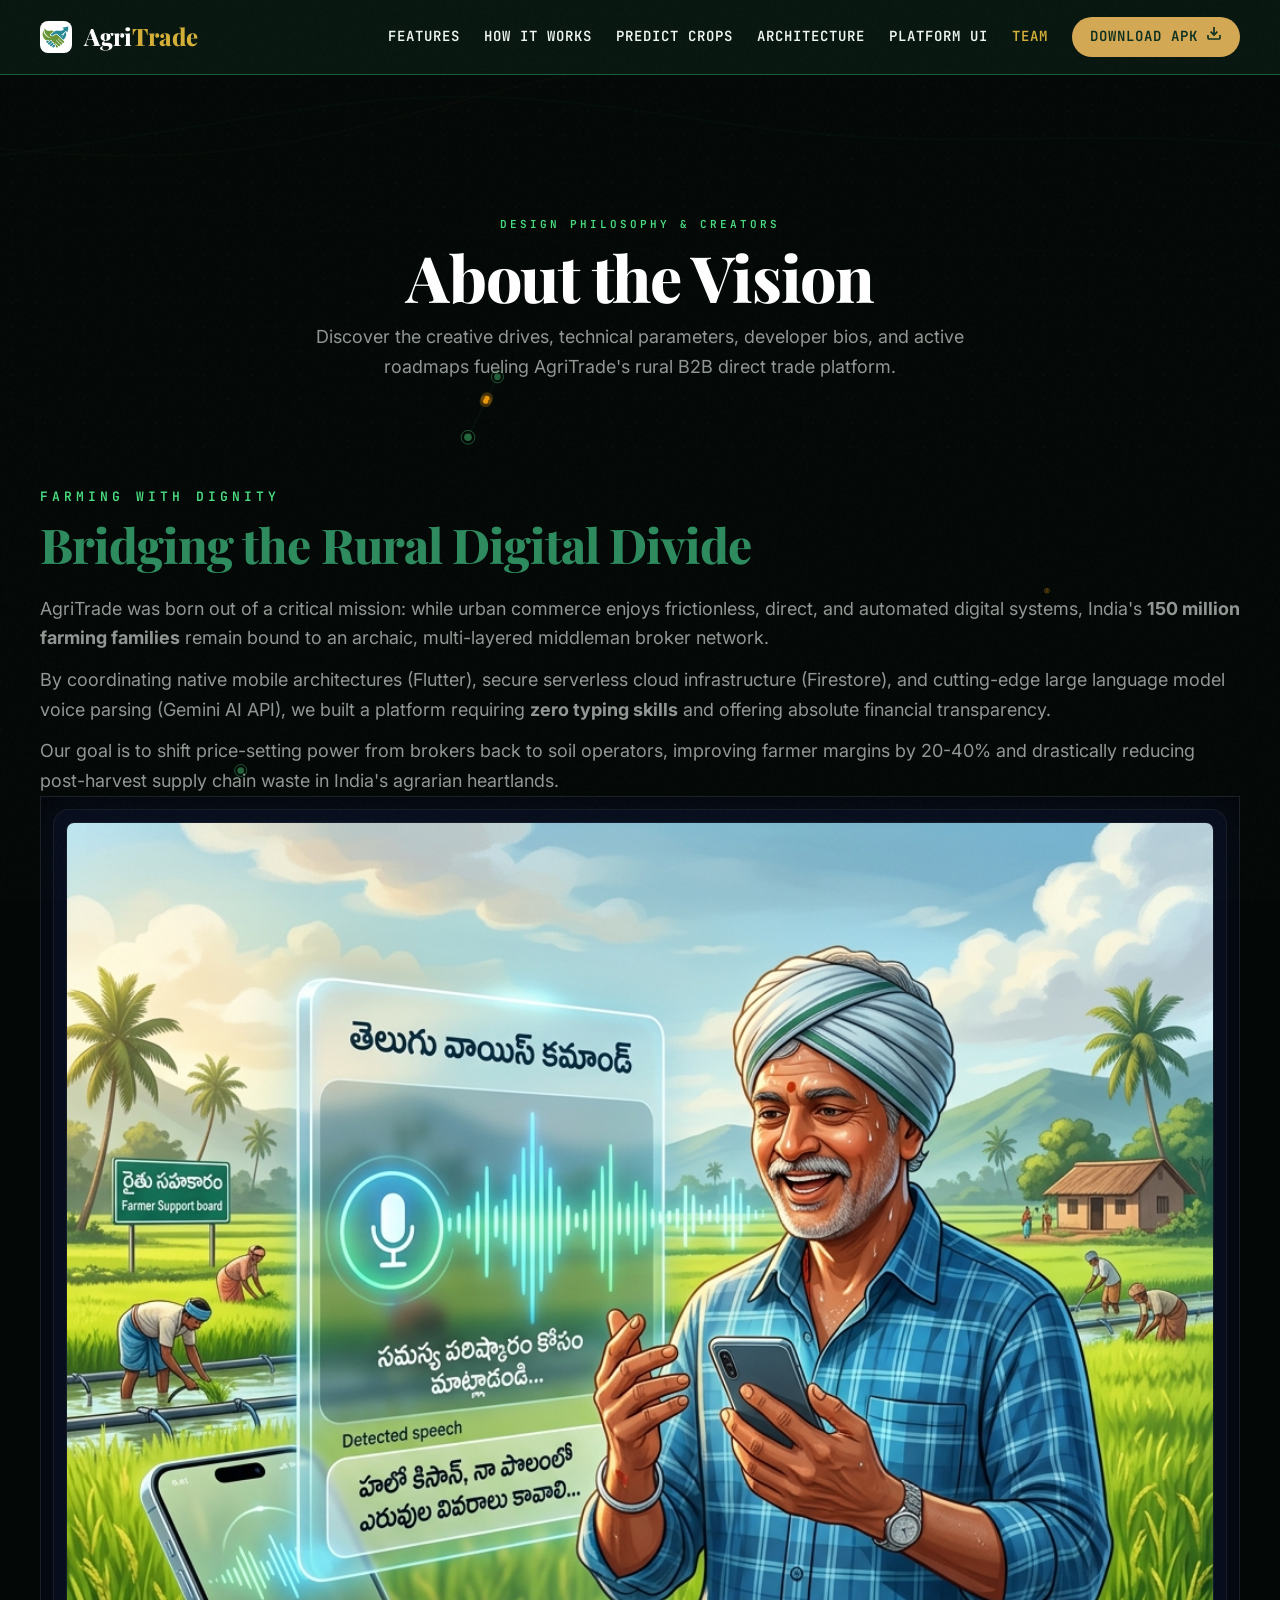
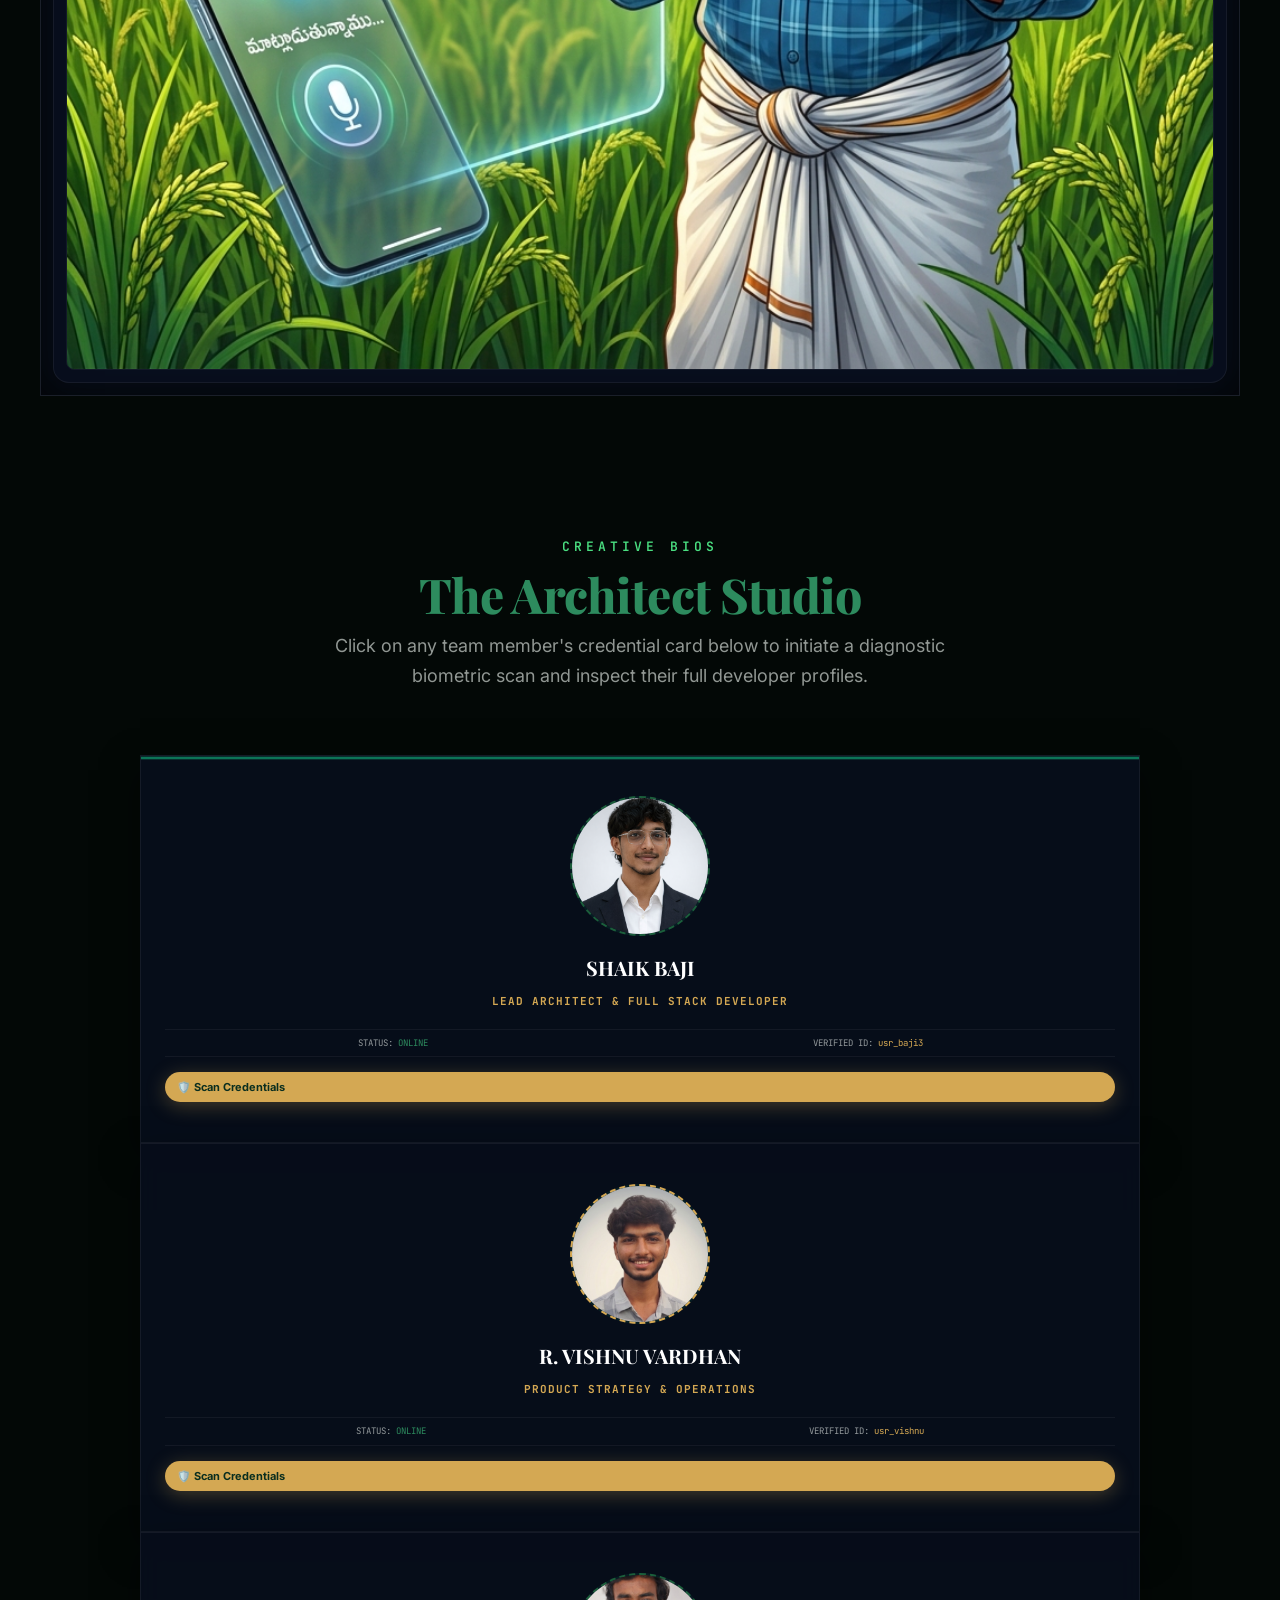
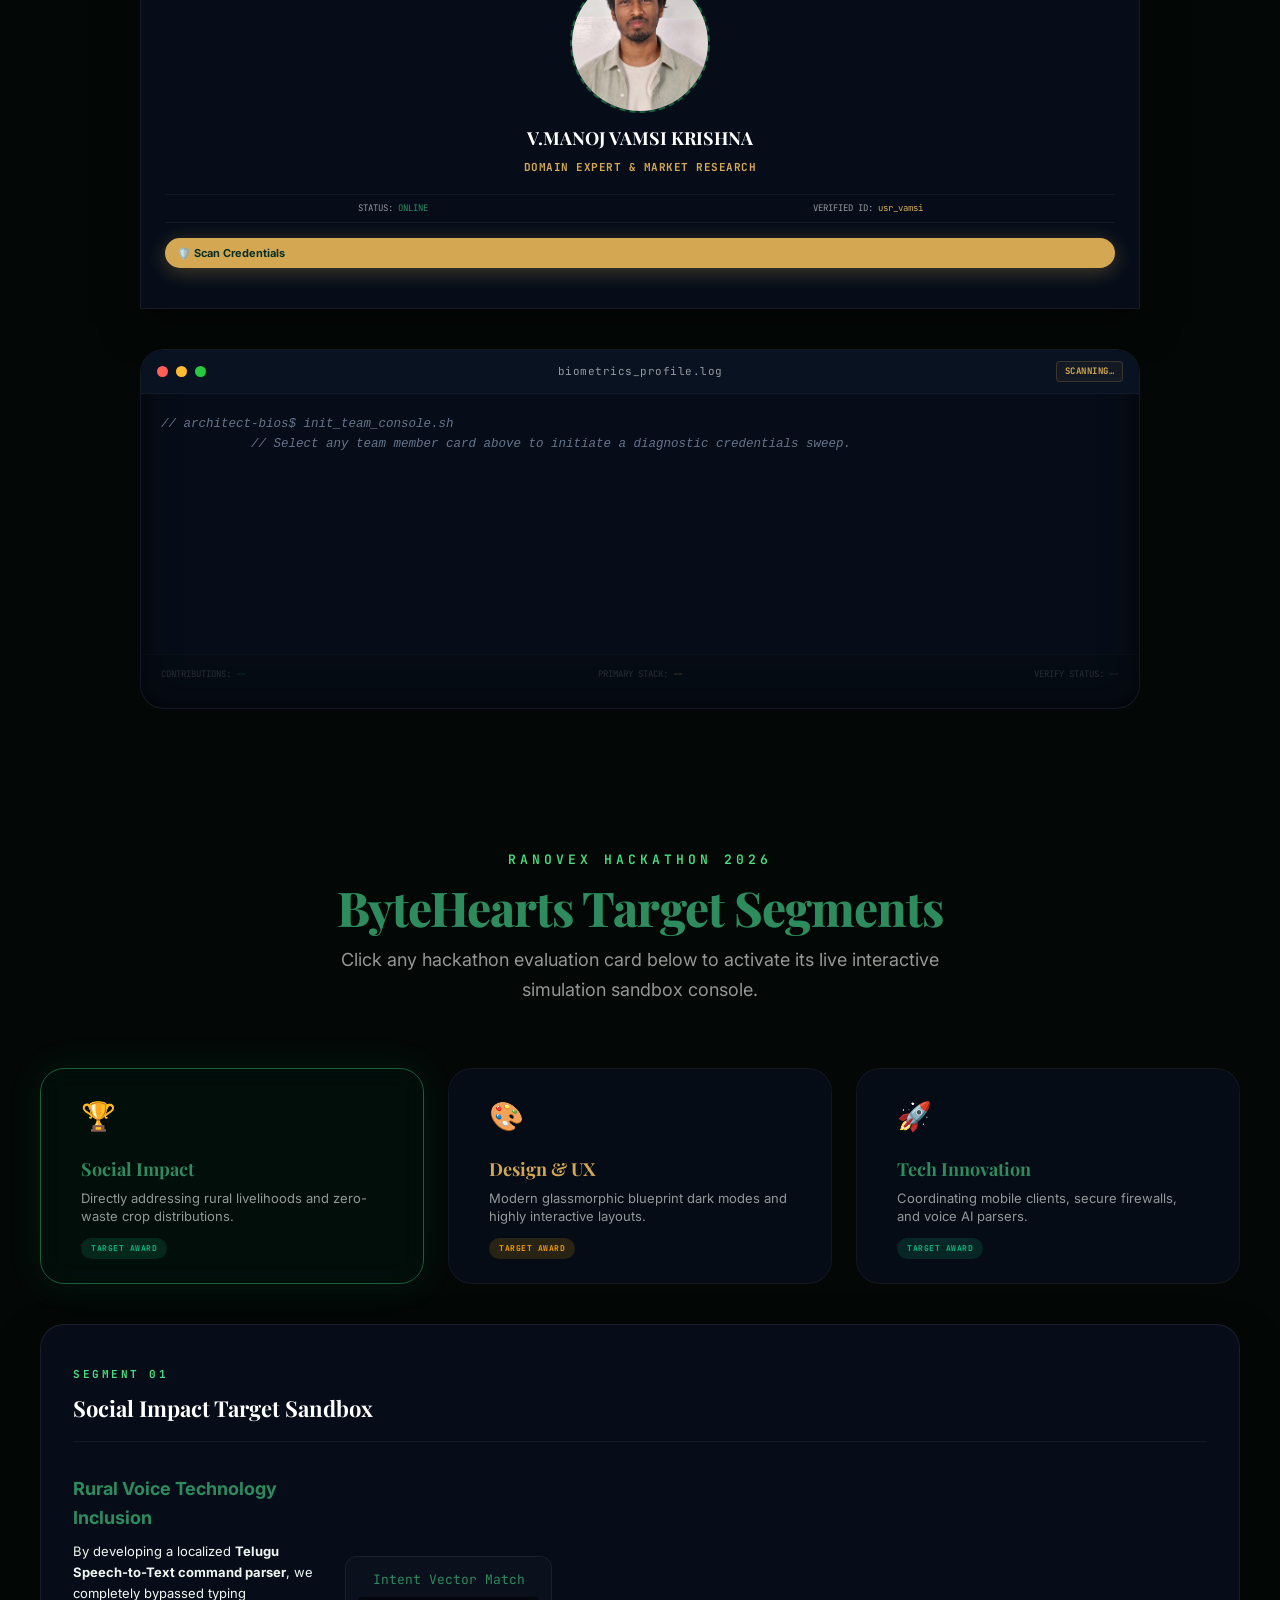
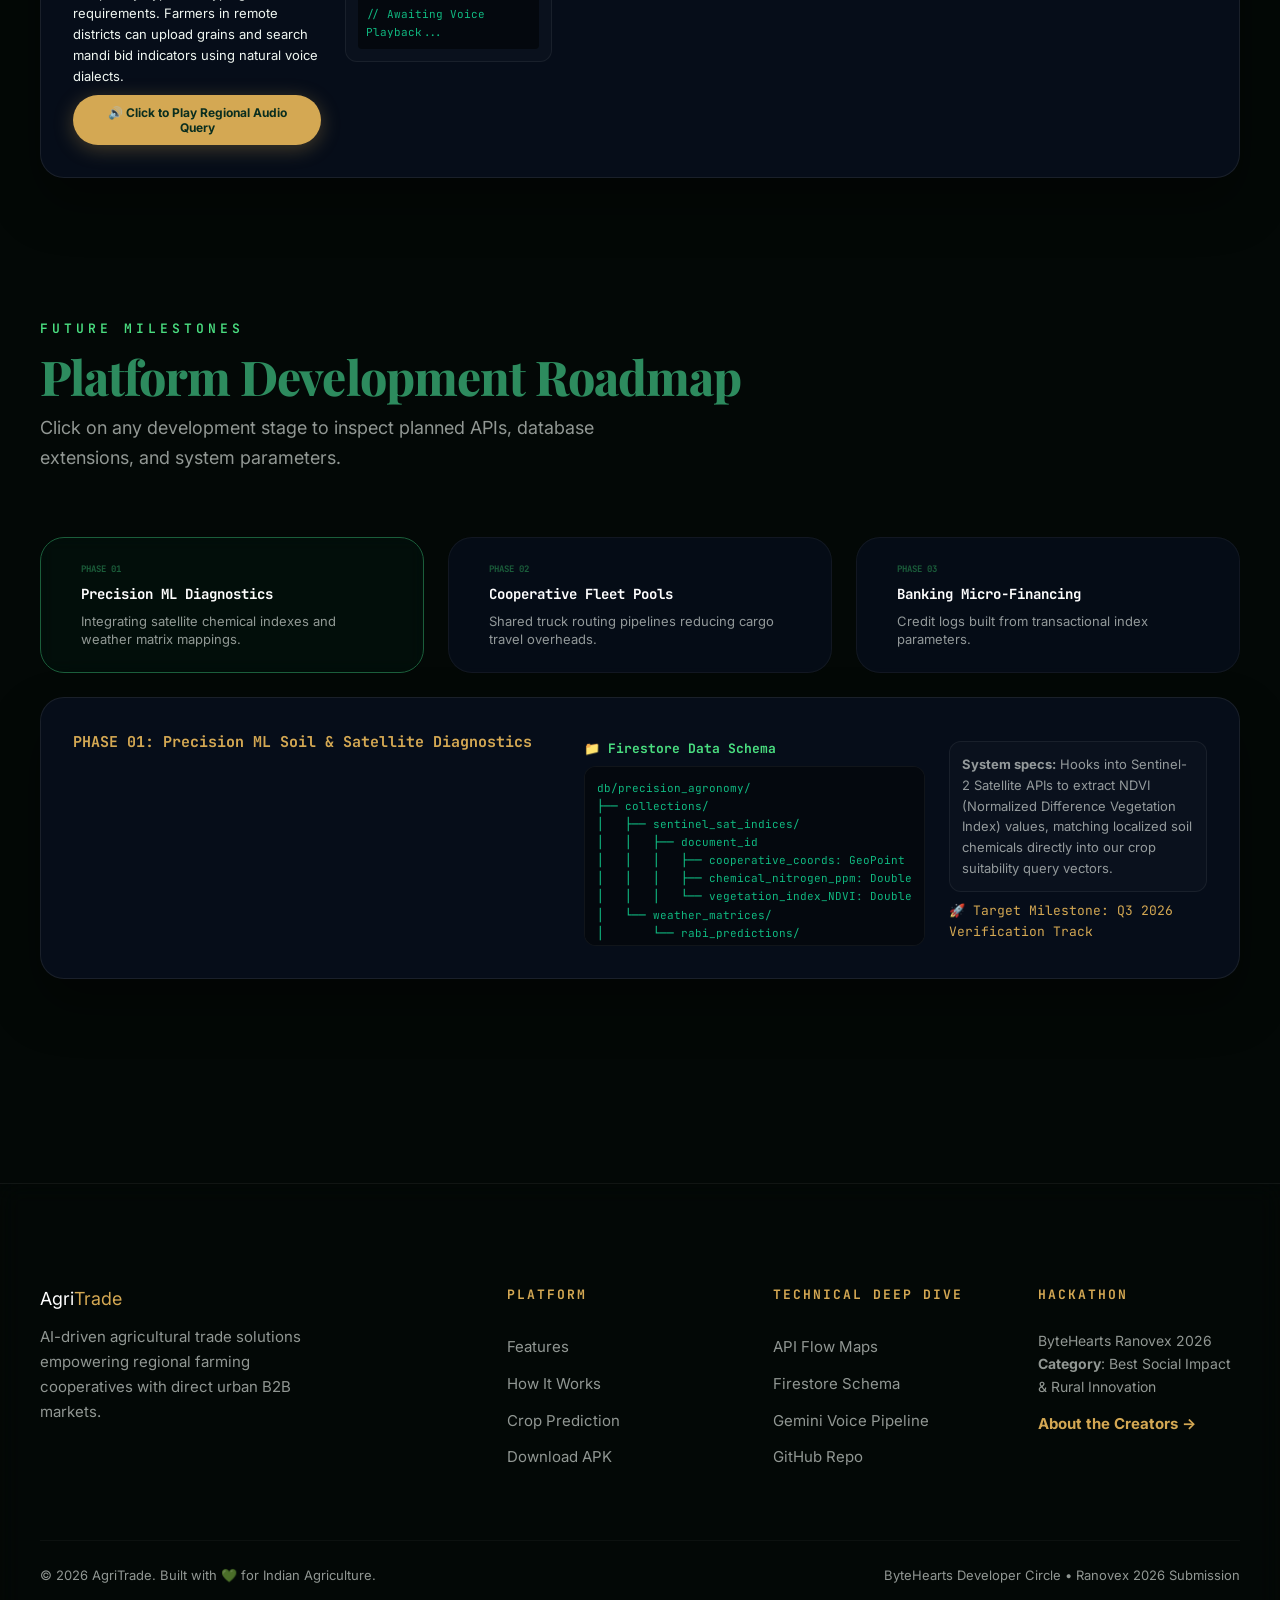
==== commit 295c548b: "Fix mobile responsiveness on Architecture, Platform UI, and Team pages" ====
--- a/about.html
+++ b/about.html
@@ -53,7 +53,7 @@
   <main class="container" style="padding-top: var(--space-md); padding-bottom: var(--space-3xl);">
 
     <!-- ── SECTION 1: INSPIRATION ── -->
-    <section class="reveal" style="margin-bottom: var(--space-3xl); display: grid; grid-template-columns: 1.2fr 1fr; gap: var(--space-xl); align-items: center;">
+    <section class="reveal about-hero-grid" style="margin-bottom: var(--space-3xl); gap: var(--space-xl); align-items: center;">
       <div>
         <div class="section-overline" style="color: var(--primary-glow);">FARMING WITH DIGNITY</div>
         <h2 class="text-display text-green" style="font-size: var(--font-h2); margin-bottom: var(--space-md); margin-top: 6px;">Bridging the Rural Digital Divide</h2>
@@ -87,7 +87,7 @@
       <div class="team-showcase-container" style="max-width: 1000px; margin: 0 auto; display: flex; flex-direction: column; gap: var(--space-lg);">
         
         <!-- Interactive Team Cards Grid -->
-        <div class="team-cards-grid" style="display: grid; grid-template-columns: repeat(3, 1fr); gap: var(--space-md); position: relative; z-index: 10;">
+        <div class="team-cards-grid" style="gap: var(--space-md); position: relative; z-index: 10;">
           
           <!-- Card 1: SHAIK BAJI -->
           <div class="biometric-profile-card team-member-card active" data-member="baji" style="width: 100%; cursor: pointer; transition: all 0.3s ease; position: relative;">
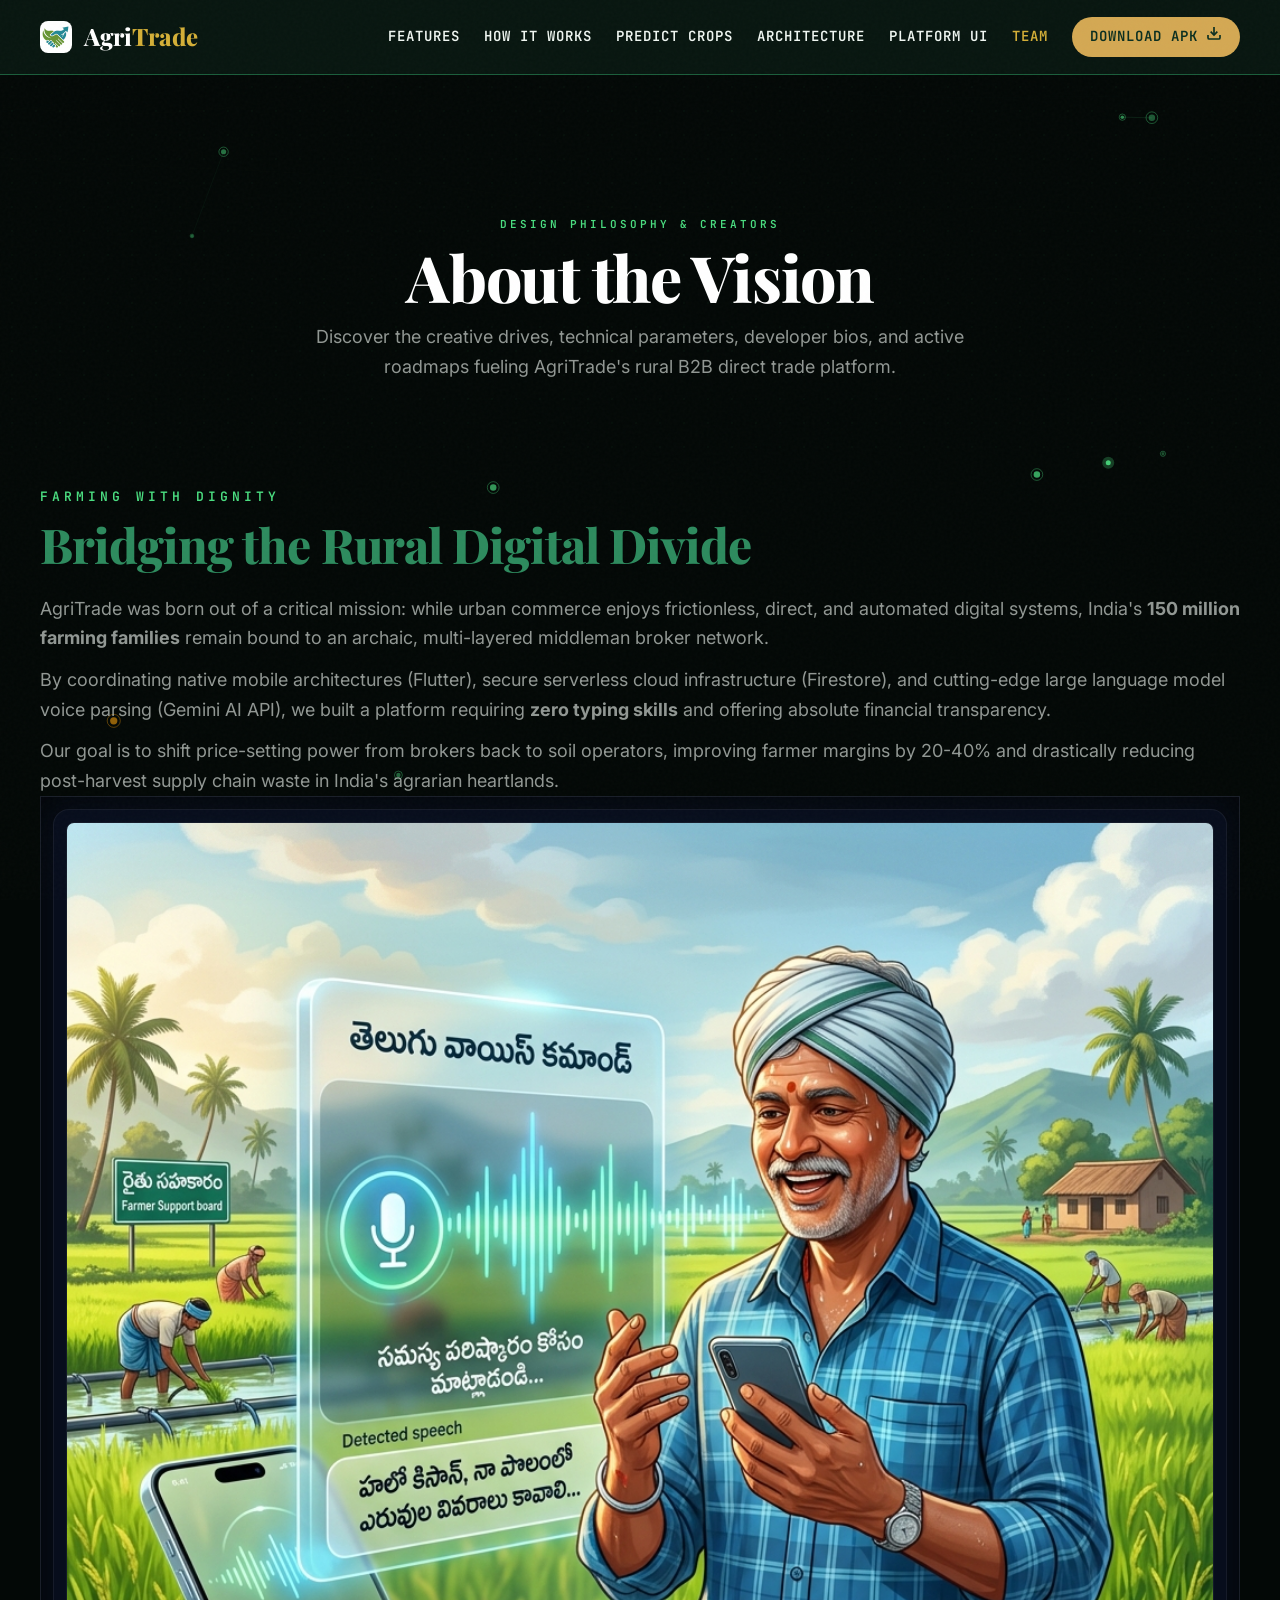
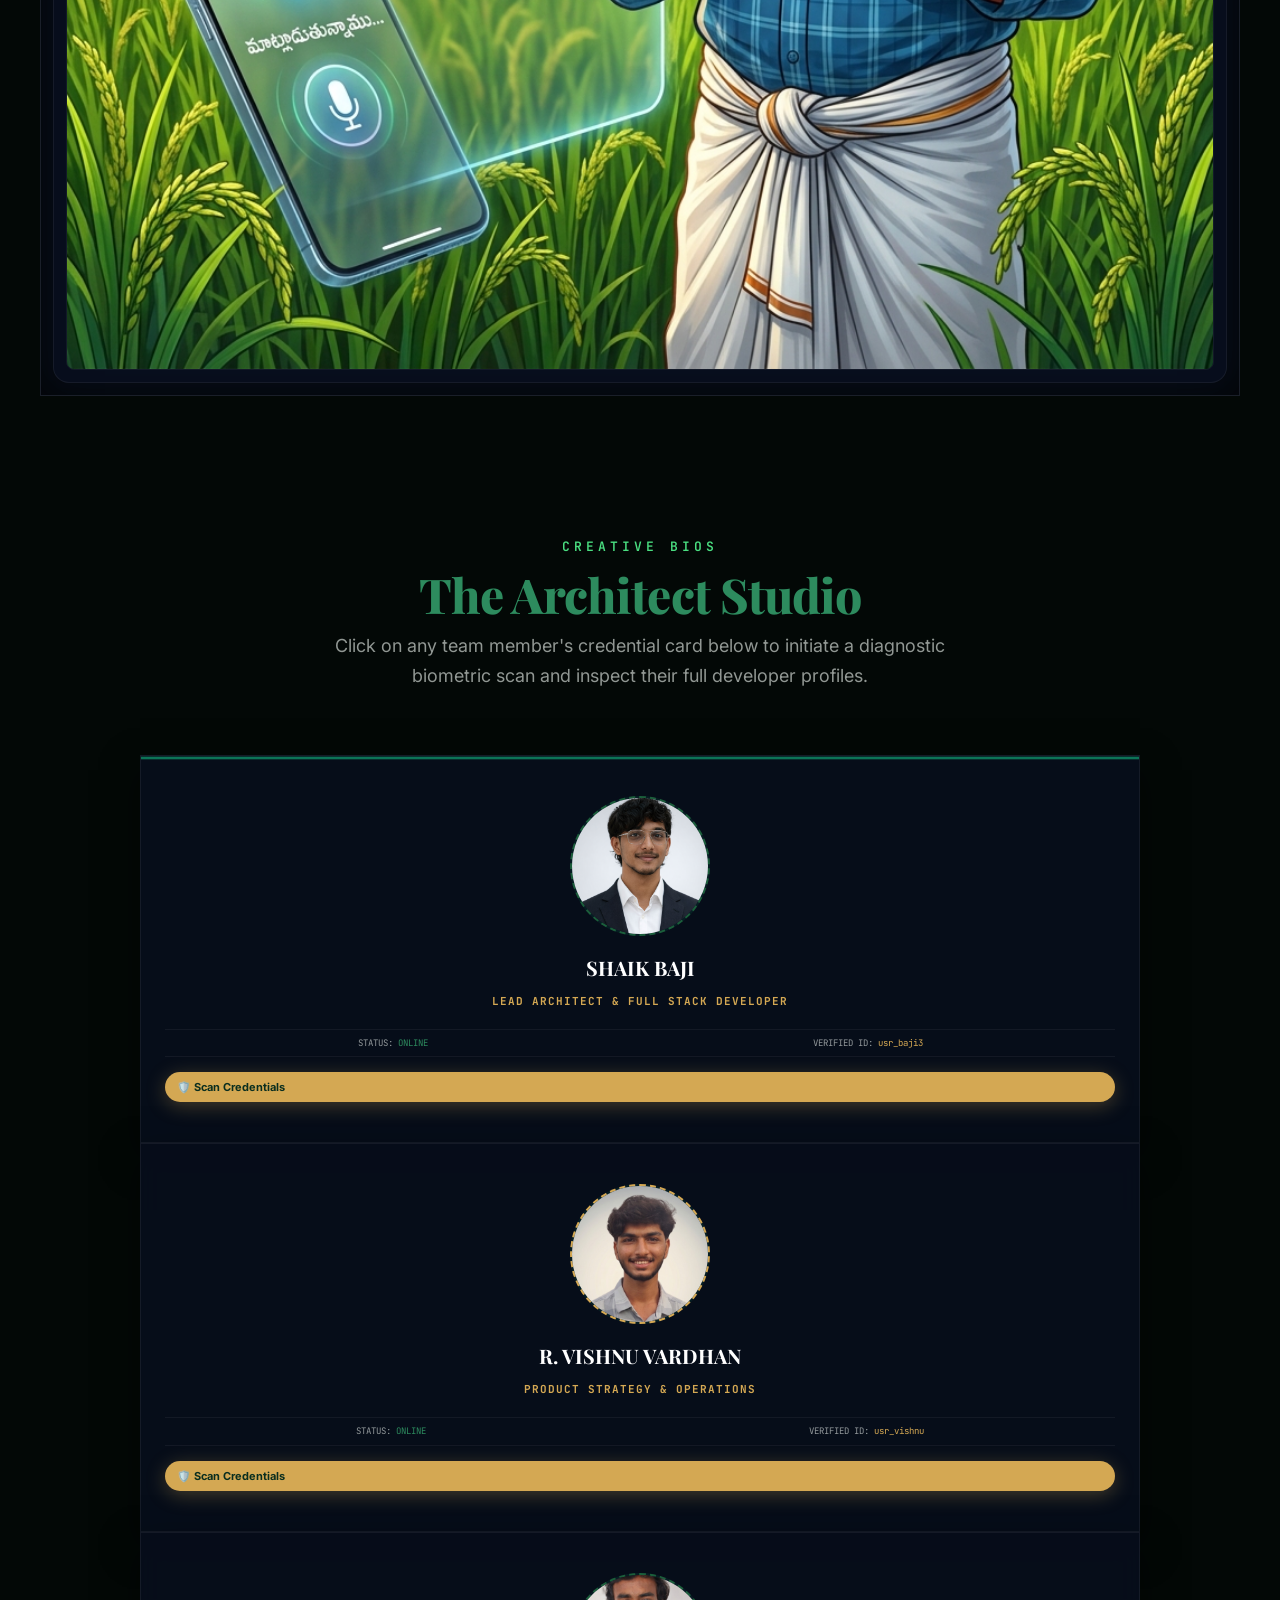
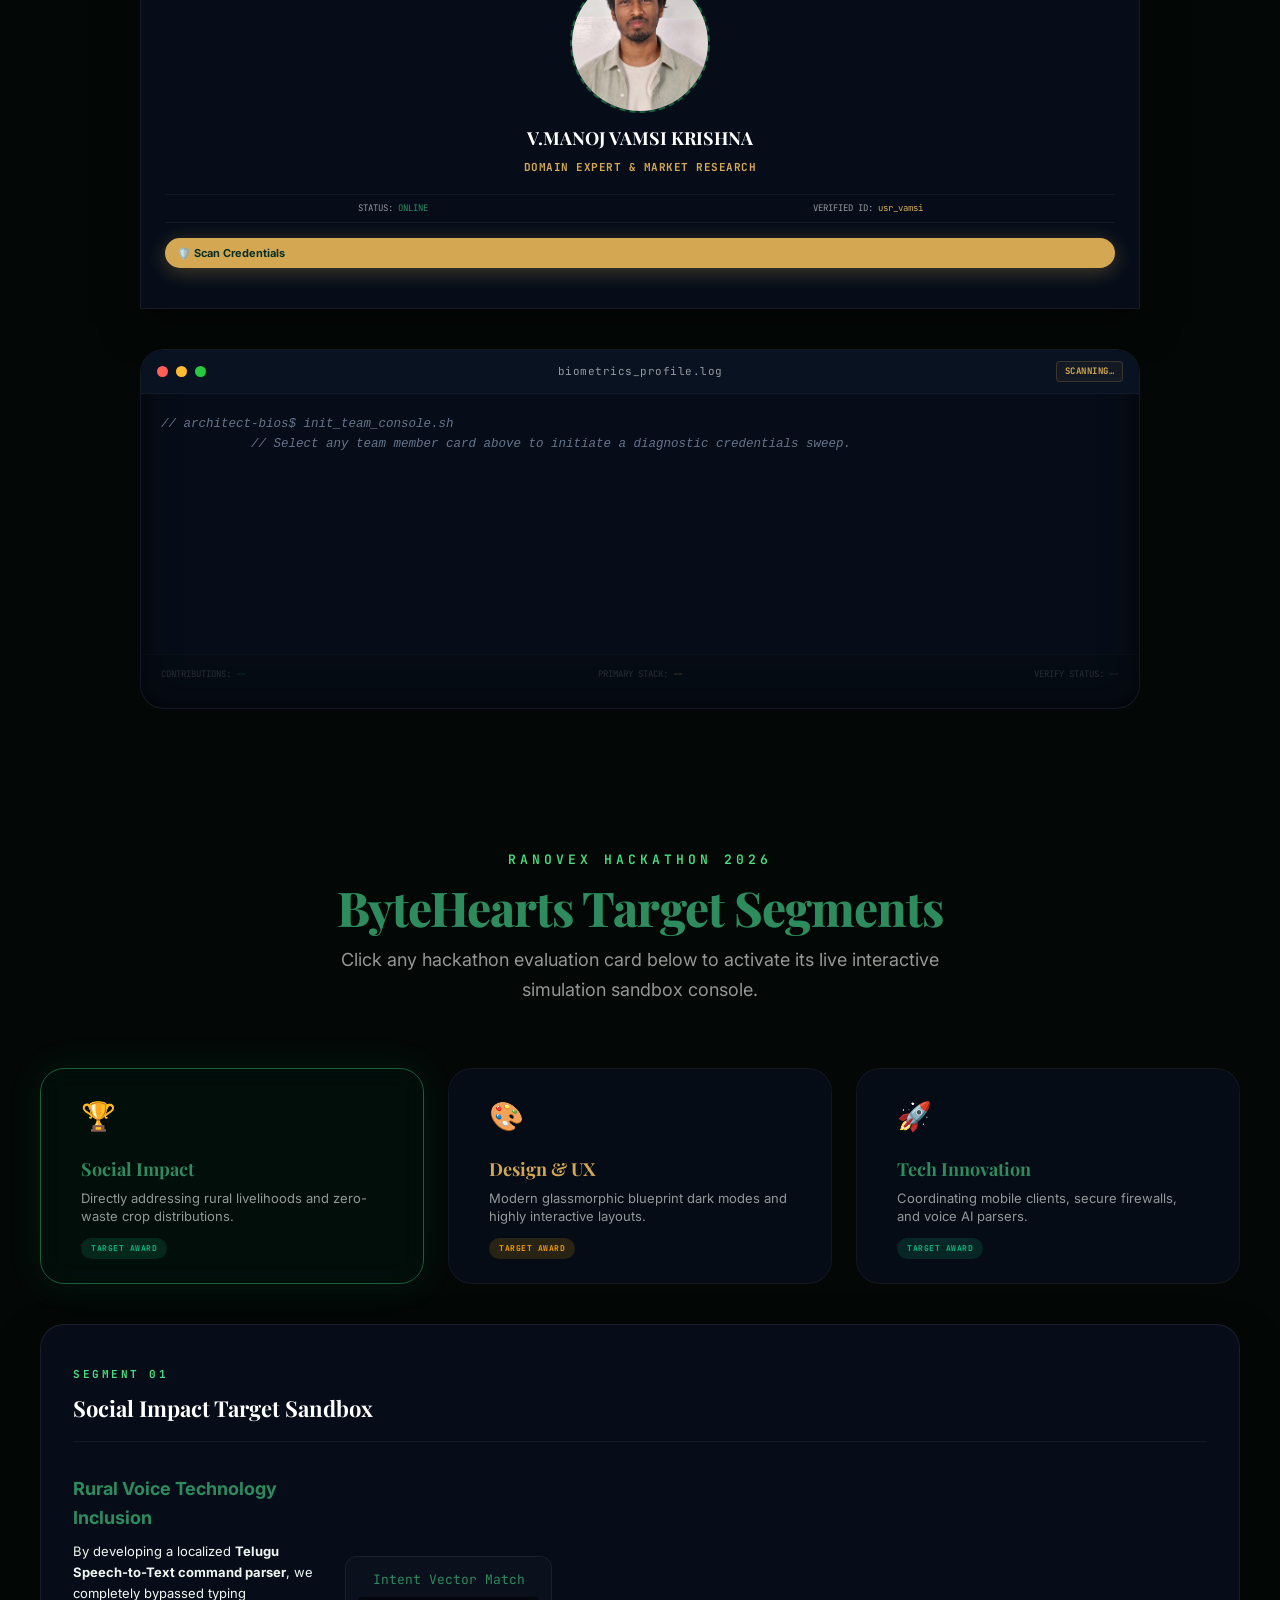
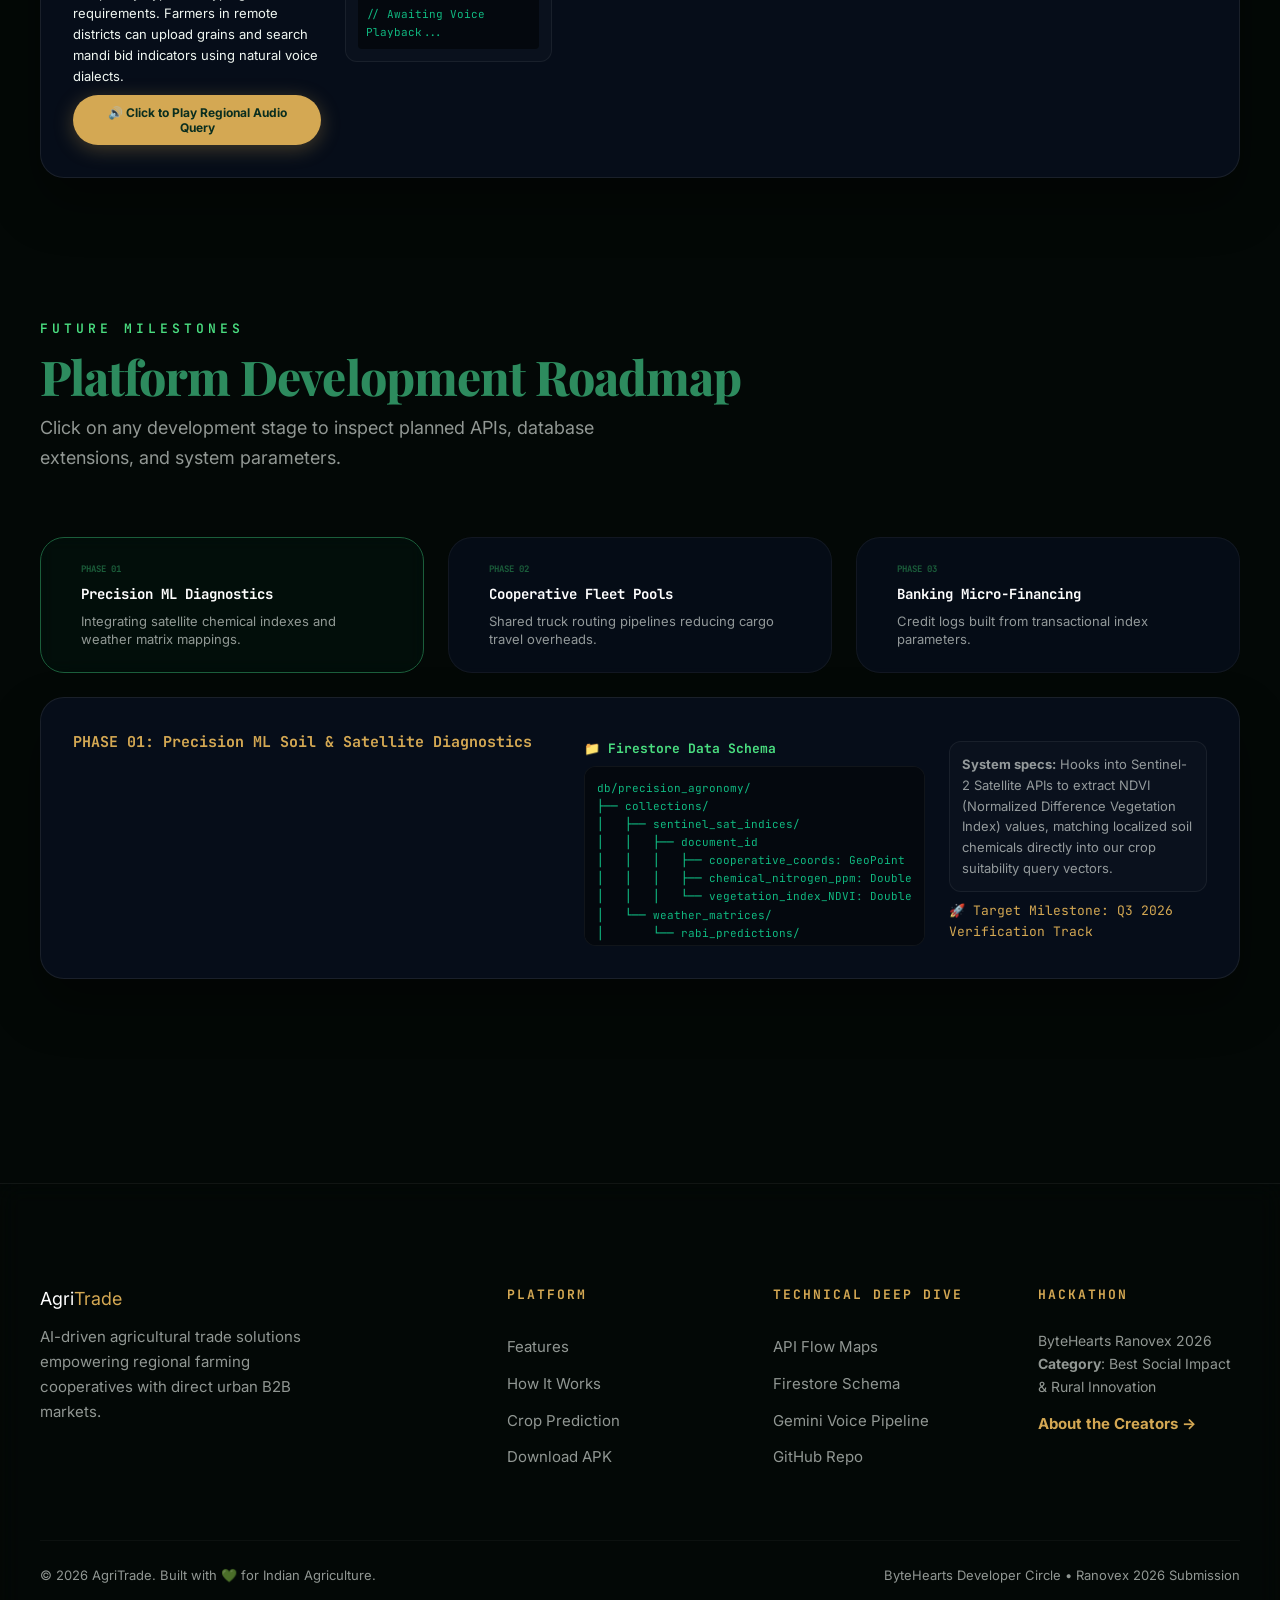
==== commit 4b7cc98c: "Convert static header nav into responsive mobile hamburger menu" ====
--- a/about.html
+++ b/about.html
@@ -17,13 +17,18 @@
   <!-- ── Interactive Generative Background Canvas ── -->
   <canvas id="arch-scroll-canvas" class="arch-bg-canvas"></canvas>
 
-  <!-- ── Simple Static Navigation ── -->
+  <!-- ── Navigation with Mobile Hamburger ── -->
   <nav class="simple-nav">
     <a href="./index.html" class="simple-logo">
       <img src="./assets/images/app_icon.png" alt="AgriTrade Logo" style="height:32px; width:32px; border-radius:8px;">
       <span>Agri<span style="color:#d4af37">Trade</span></span>
     </a>
-    <div class="simple-links">
+    <button class="nav-hamburger" id="nav-hamburger" aria-label="Toggle navigation menu">
+      <span></span>
+      <span></span>
+      <span></span>
+    </button>
+    <div class="simple-links" id="nav-links">
       <a href="./index.html#features">Features</a>
       <a href="./index.html#how-it-works">How It Works</a>
       <a href="./index.html#simulator">Predict Crops</a>
@@ -36,6 +41,13 @@
       </a>
     </div>
   </nav>
+  <script>
+    document.getElementById('nav-hamburger').addEventListener('click', function() {
+      this.classList.toggle('active');
+      document.getElementById('nav-links').classList.toggle('open');
+    });
+  </script>
+
 
   <!-- ── Page Header ── -->
   <header class="page-hero section-dark" style="position: relative; overflow: hidden; background: transparent;">
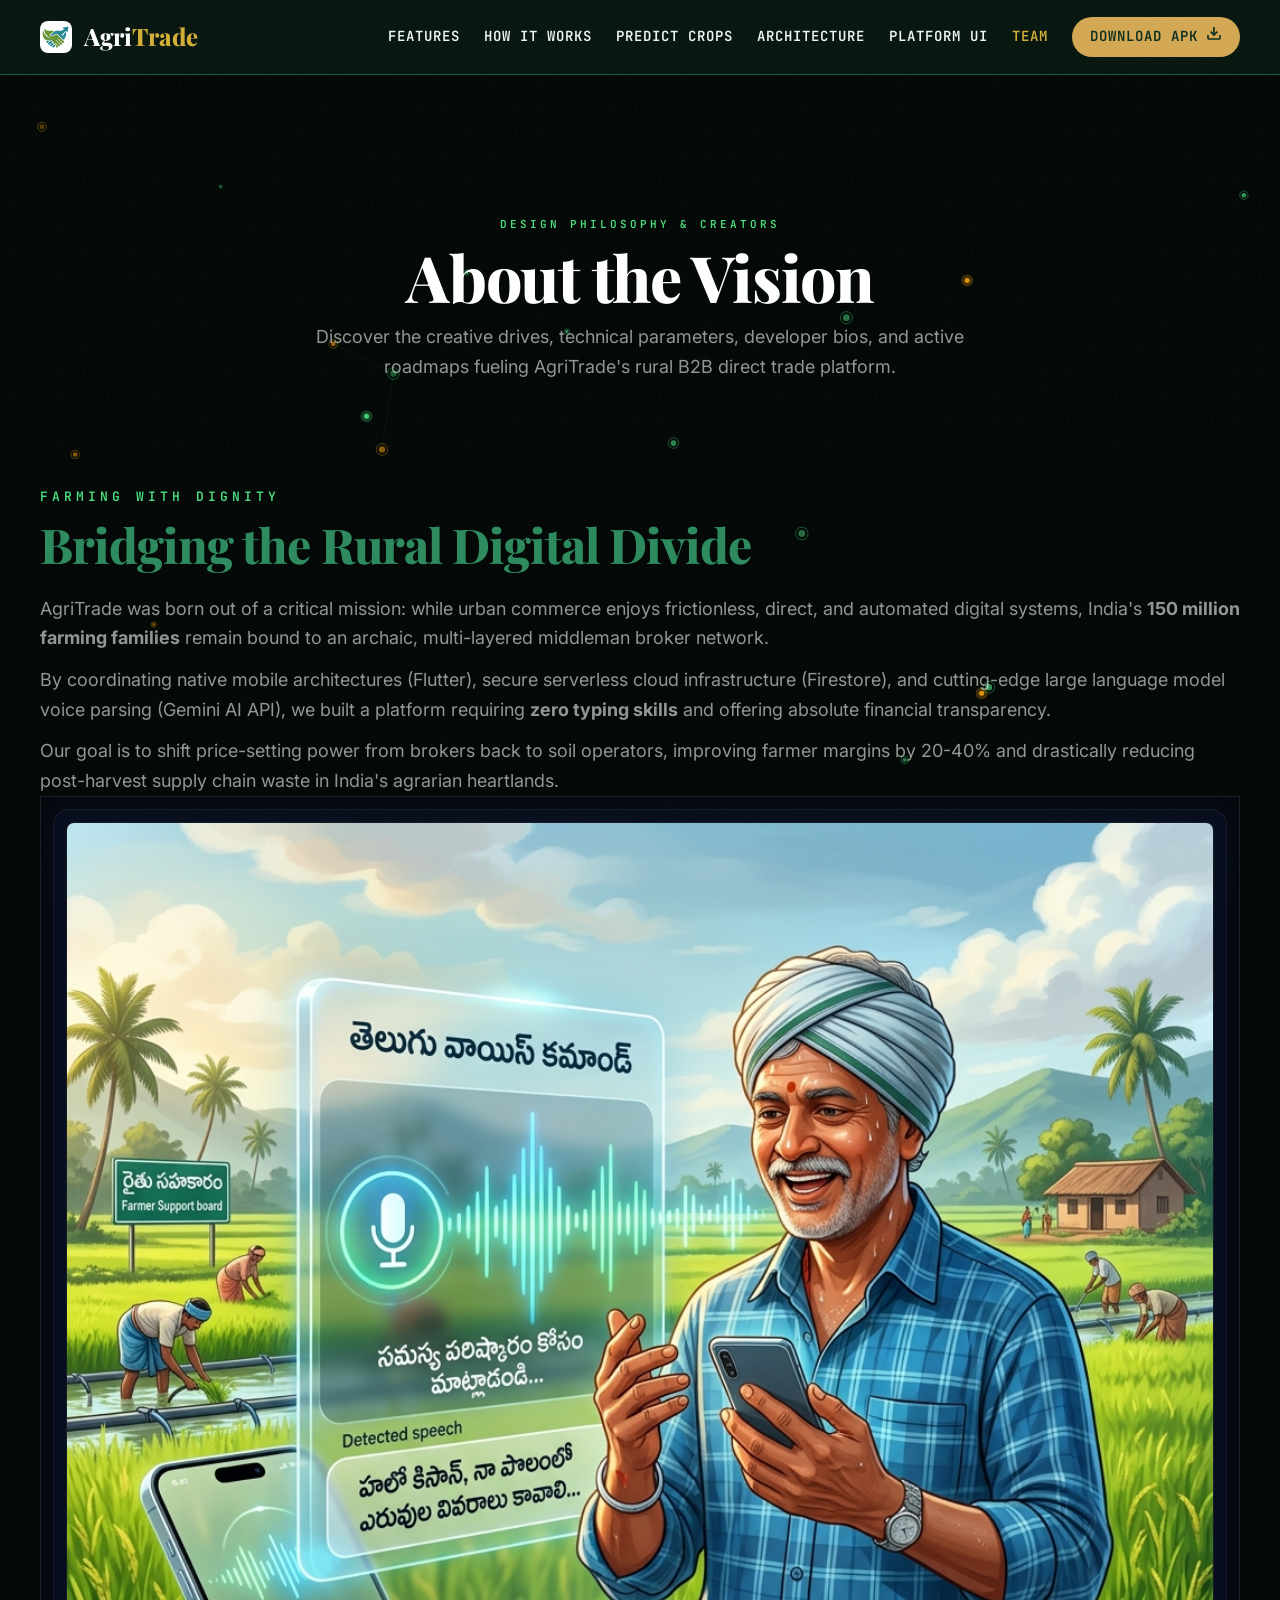
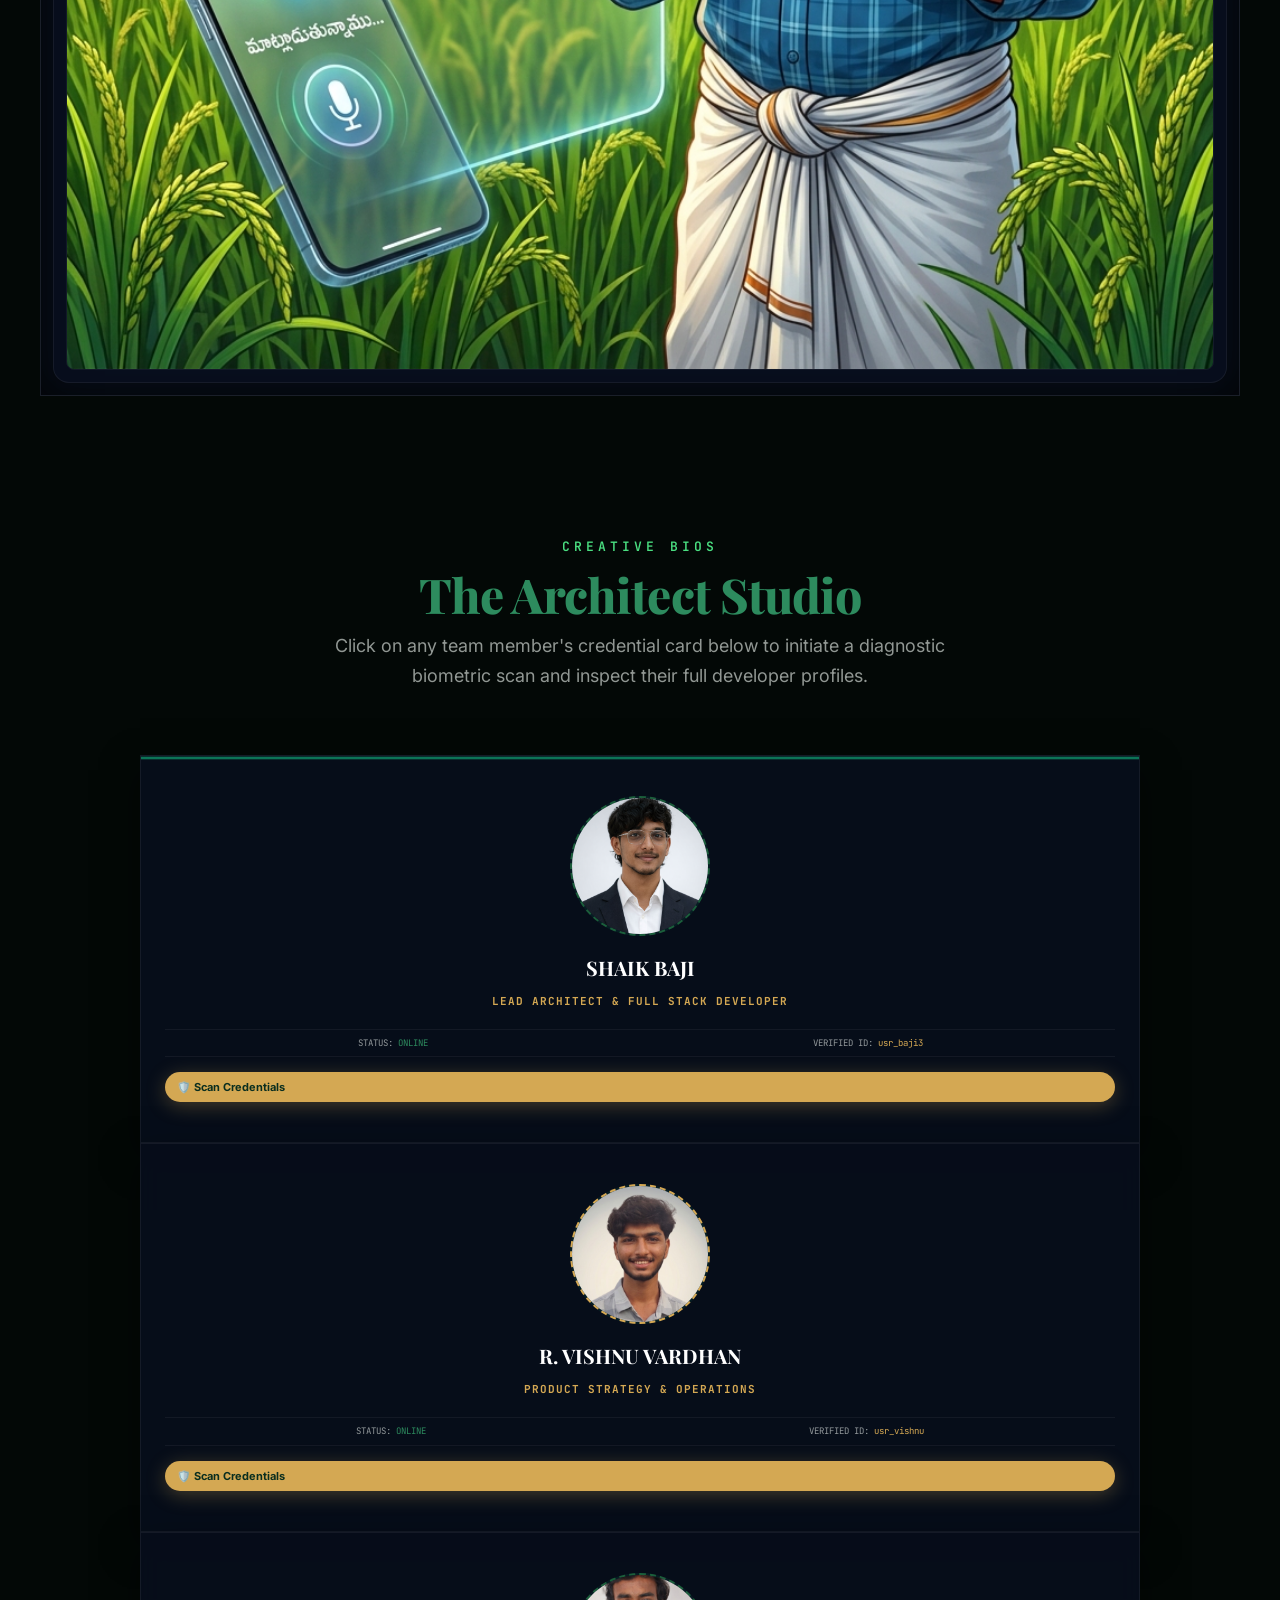
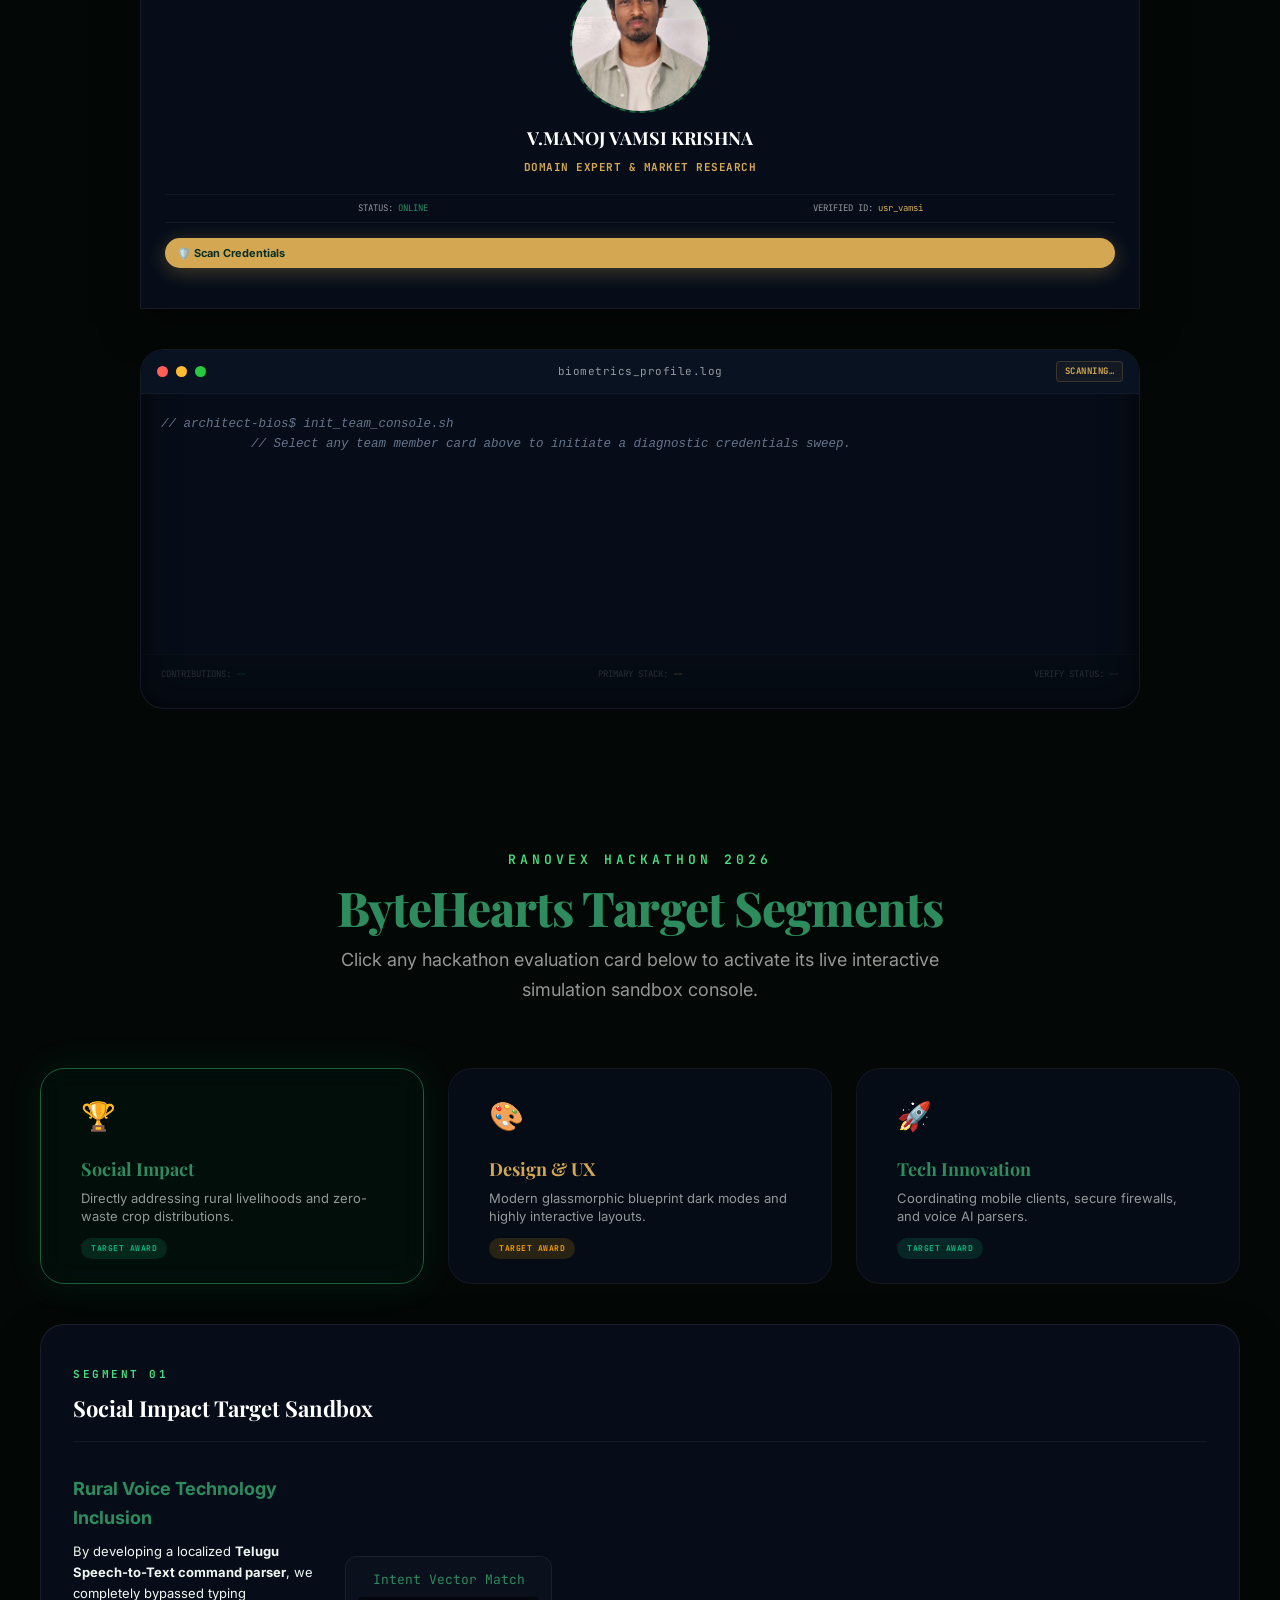
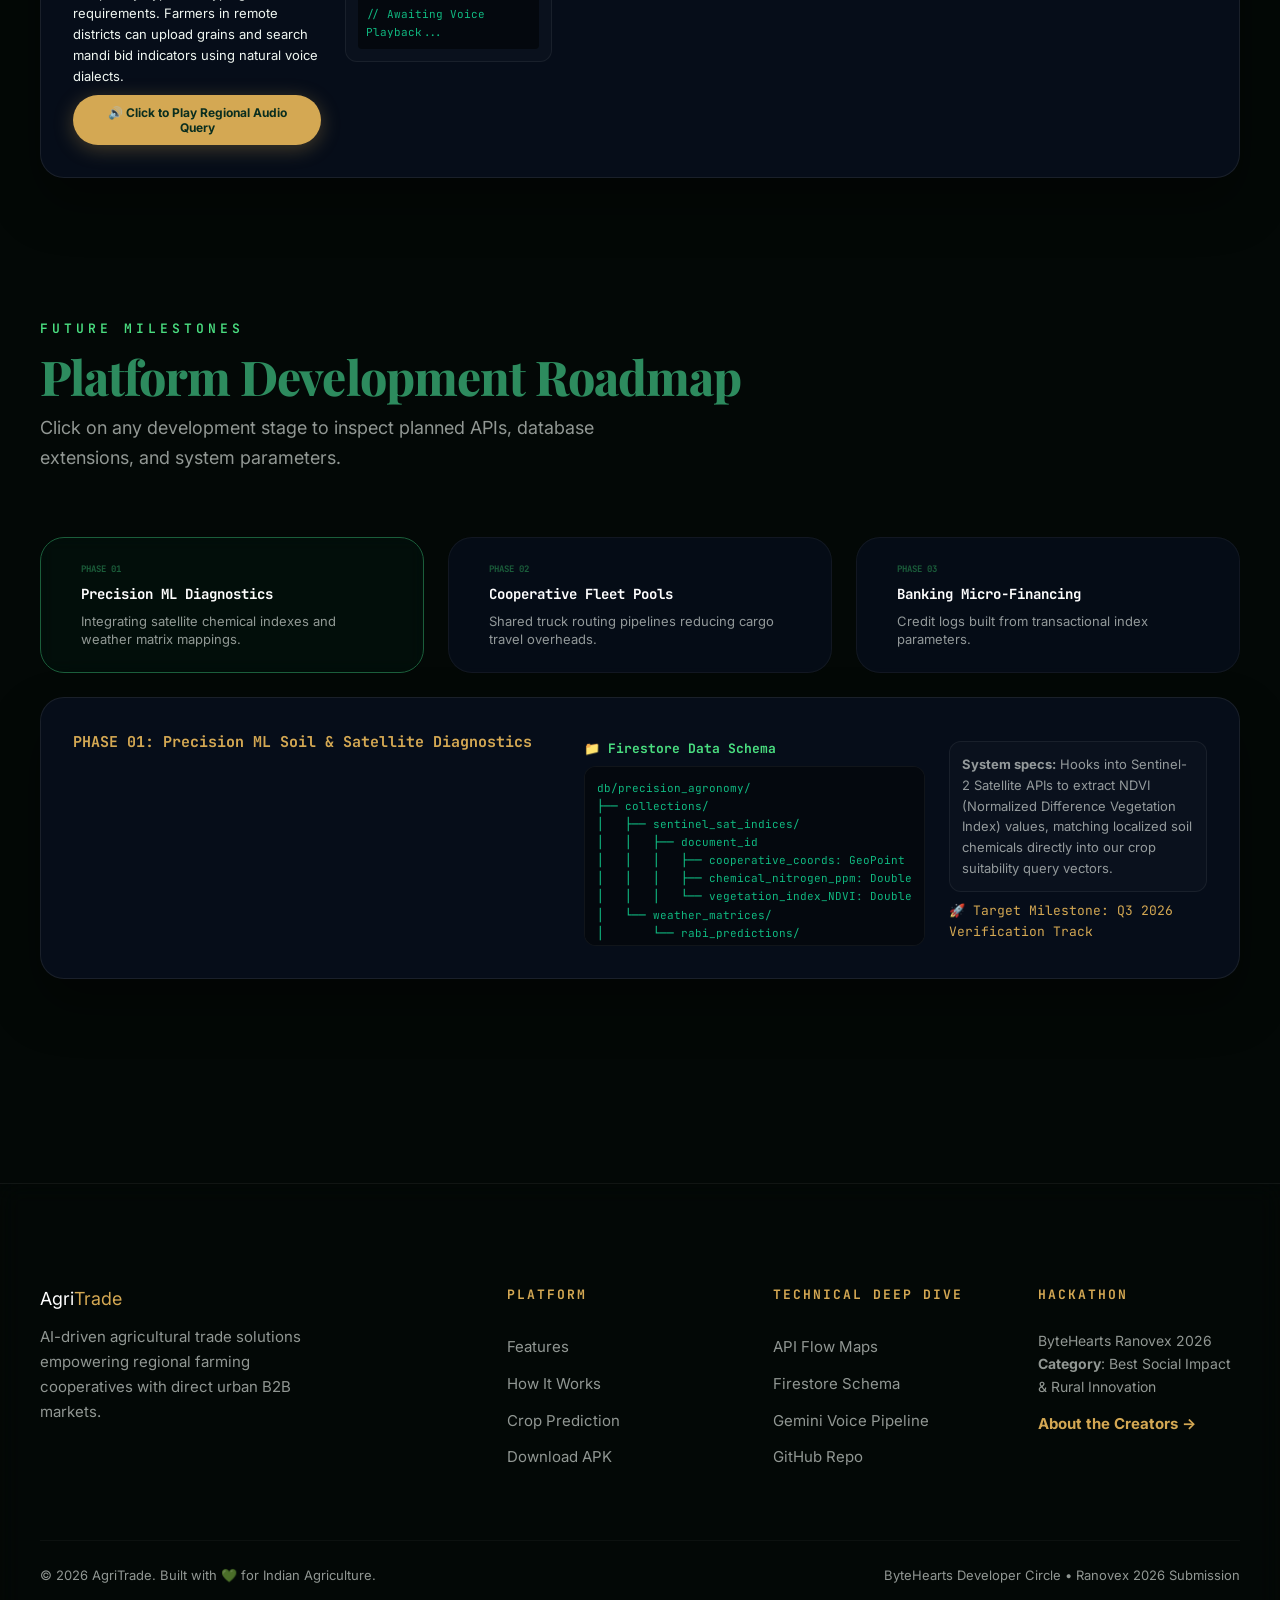
==== commit 4c7362a3: "Convert index.html nav to mobile hamburger and add smooth-scrolling to biometrics log console on tea" ====
--- a/about.html
+++ b/about.html
@@ -173,7 +173,8 @@
         </div>
 
         <!-- Biometric Details Logs Console -->
-        <div class="tracer-right-pane" style="margin: 0; width: 100%; min-height: 360px; position: relative; z-index: 10;">
+        <div class="tracer-right-pane" id="biometrics-log-console" style="margin: 0; width: 100%; min-height: 360px; position: relative; z-index: 10;">
+
           <div class="tracer-terminal-header">
             <div class="terminal-dots">
               <span class="terminal-dot red"></span>
